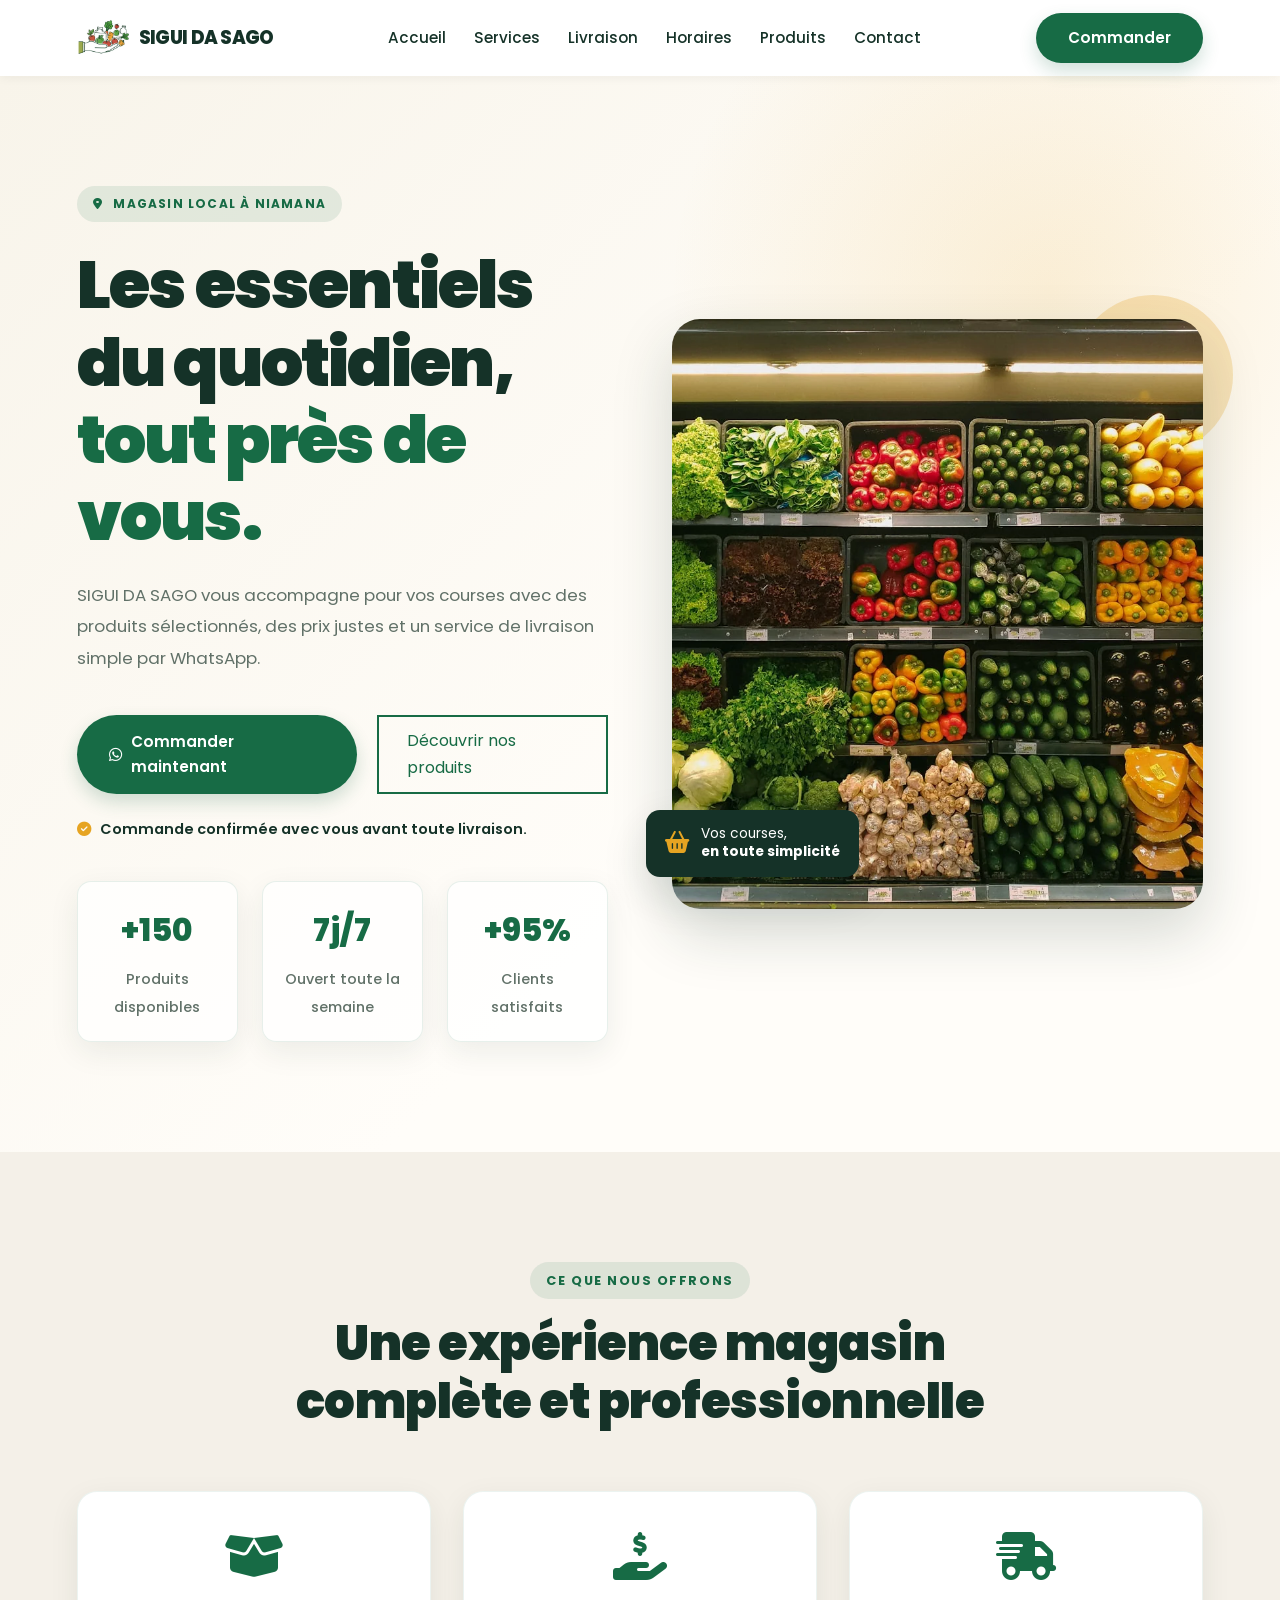
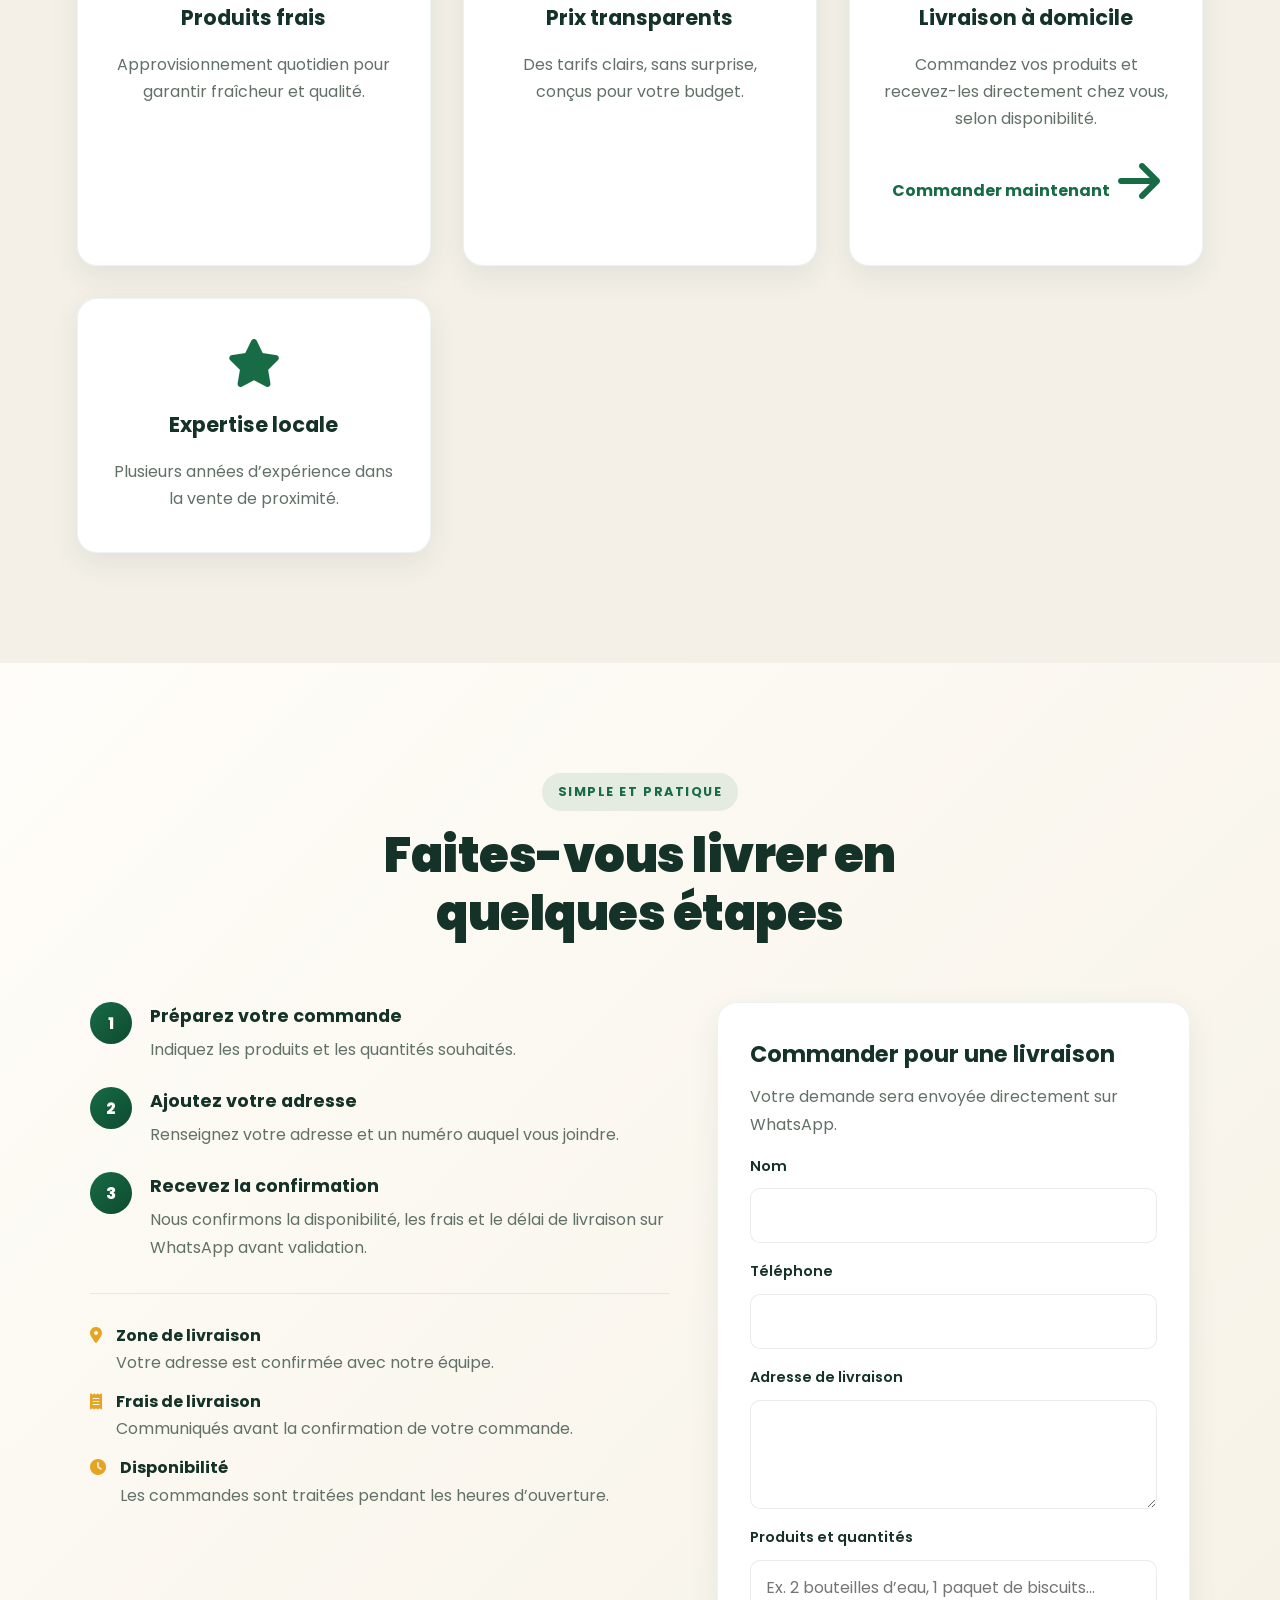
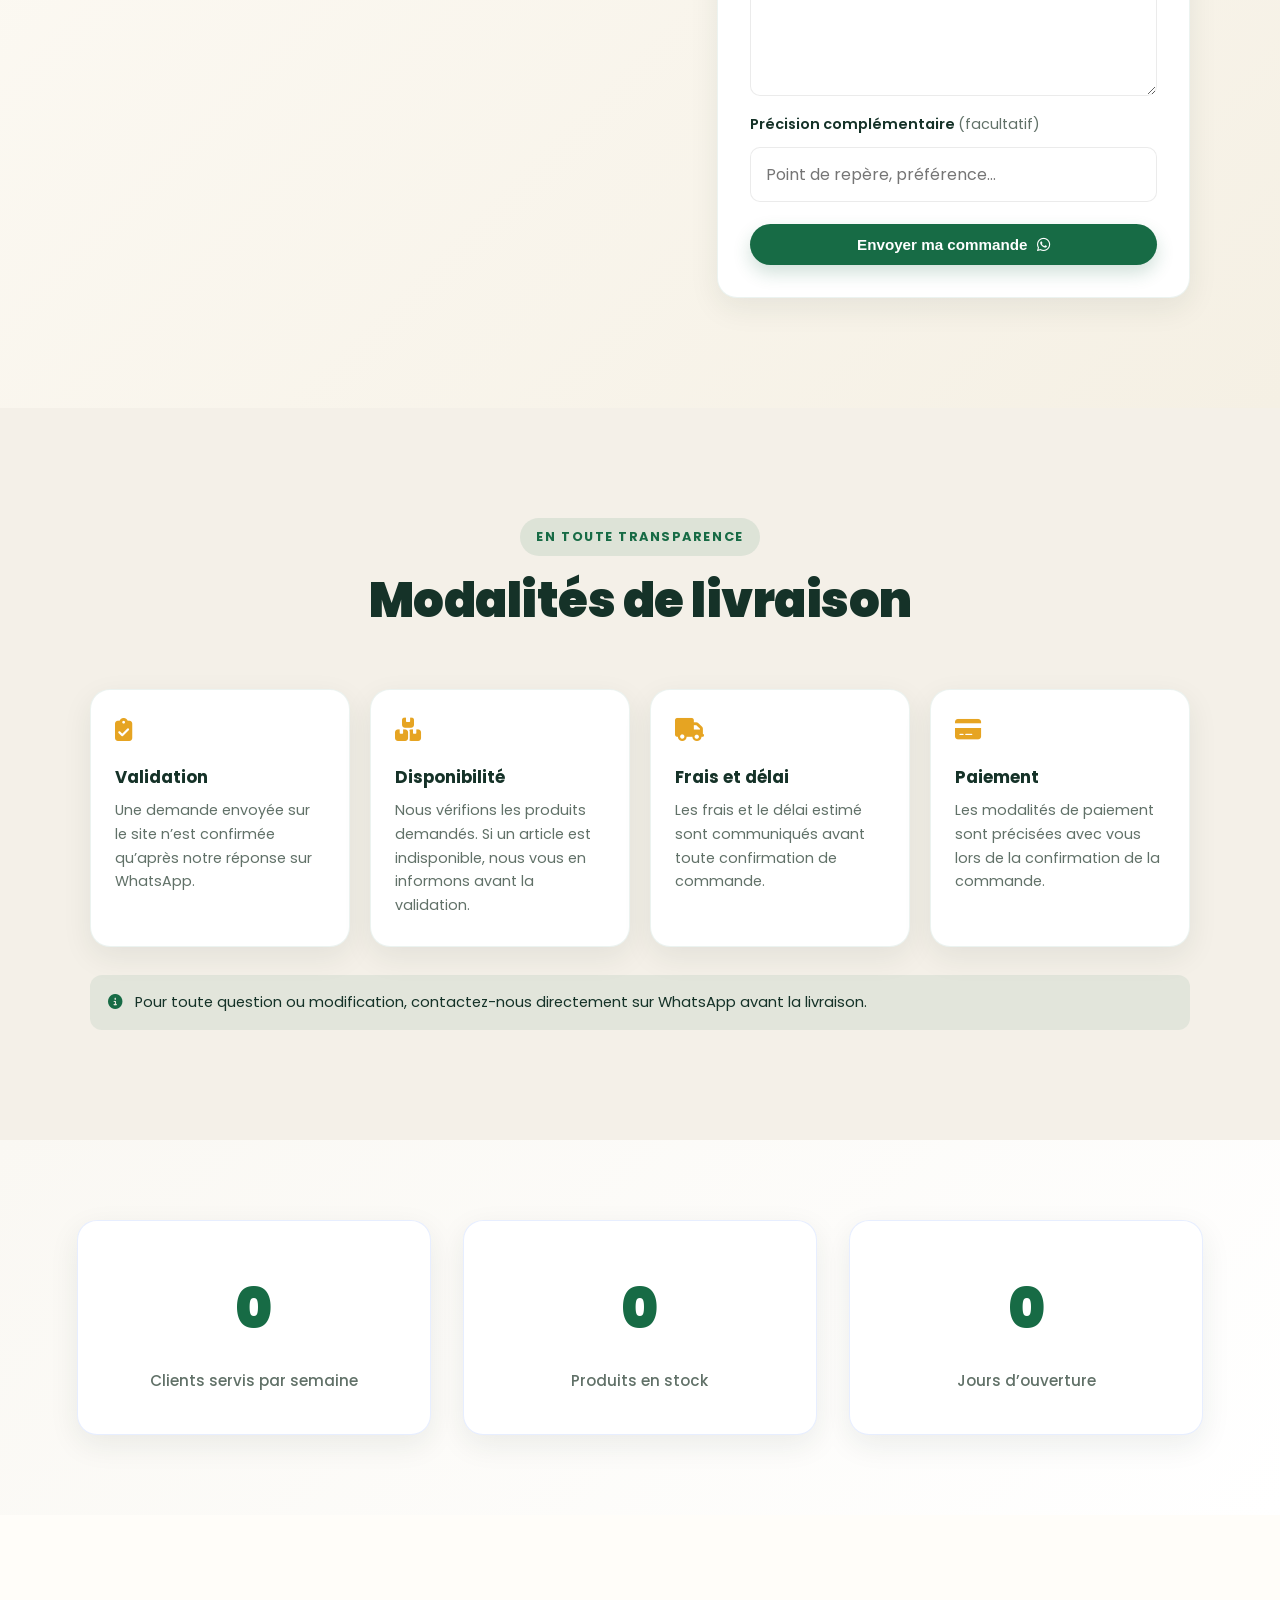
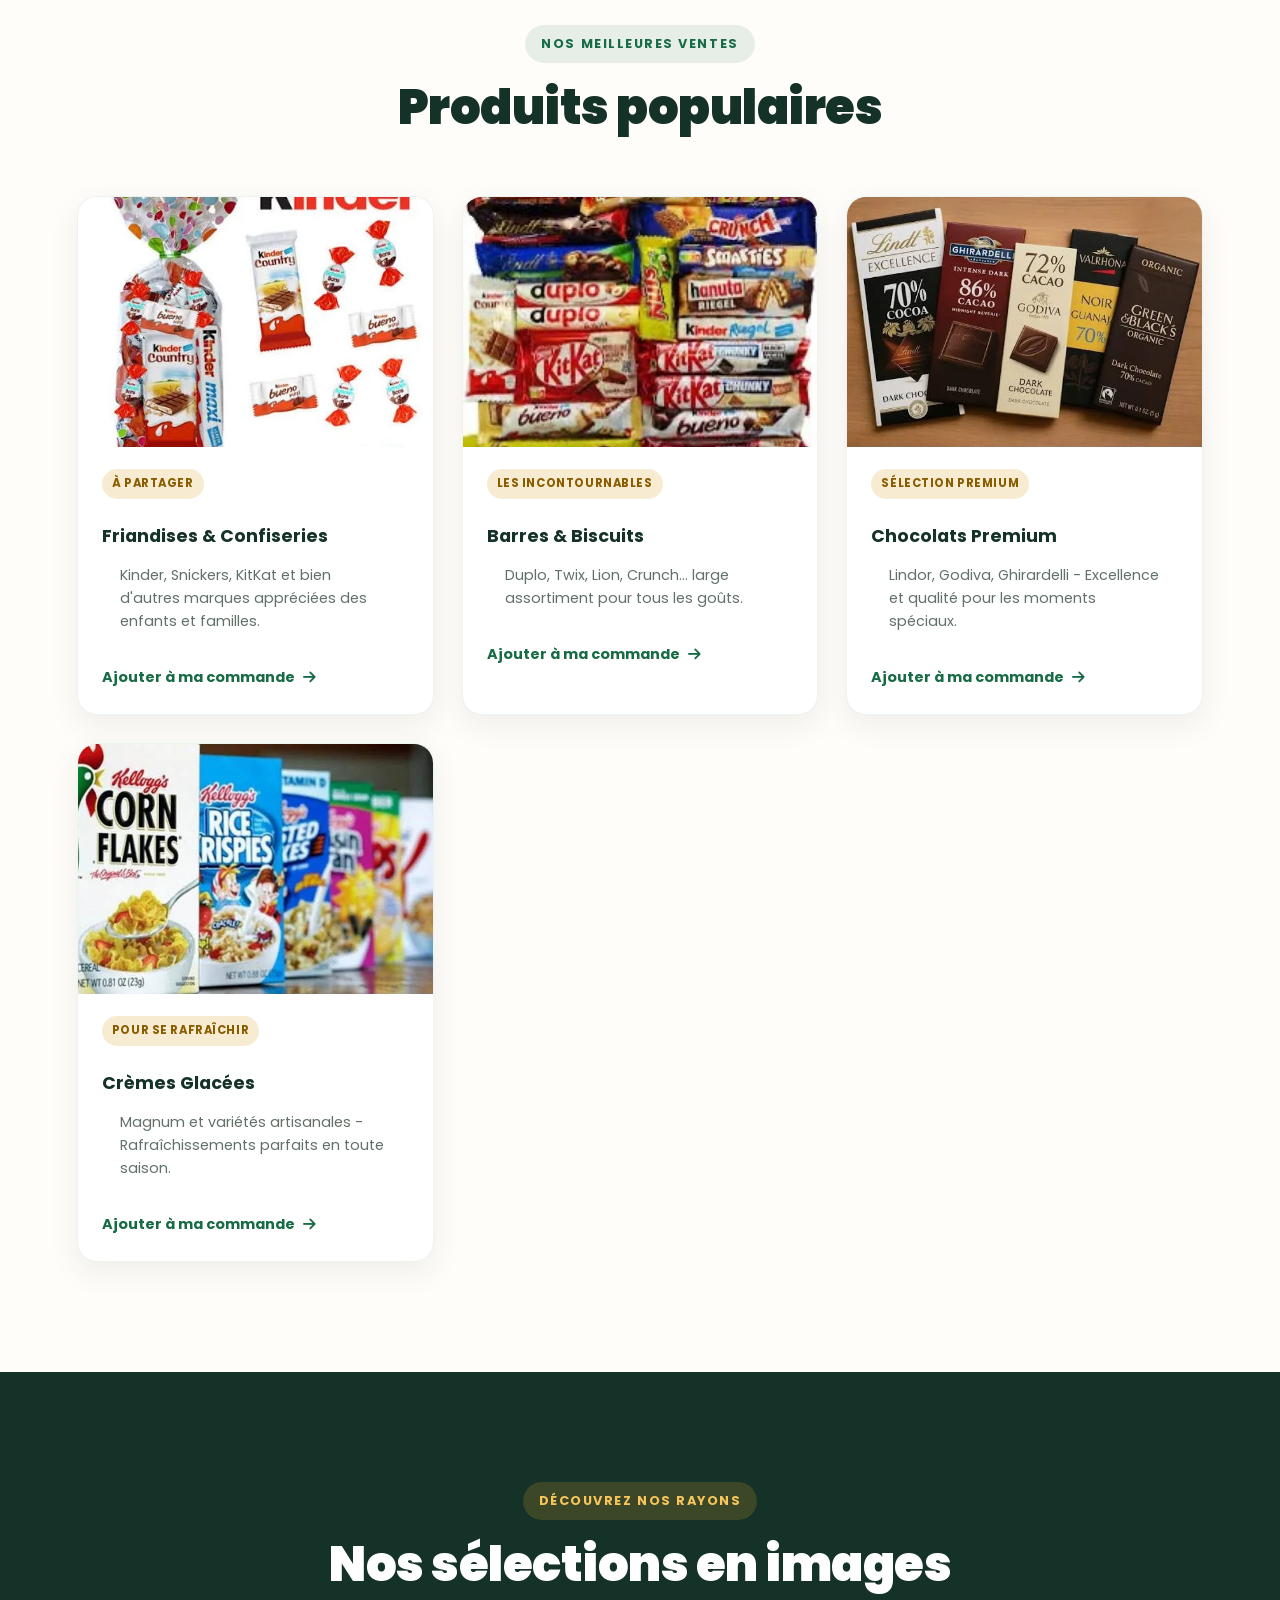
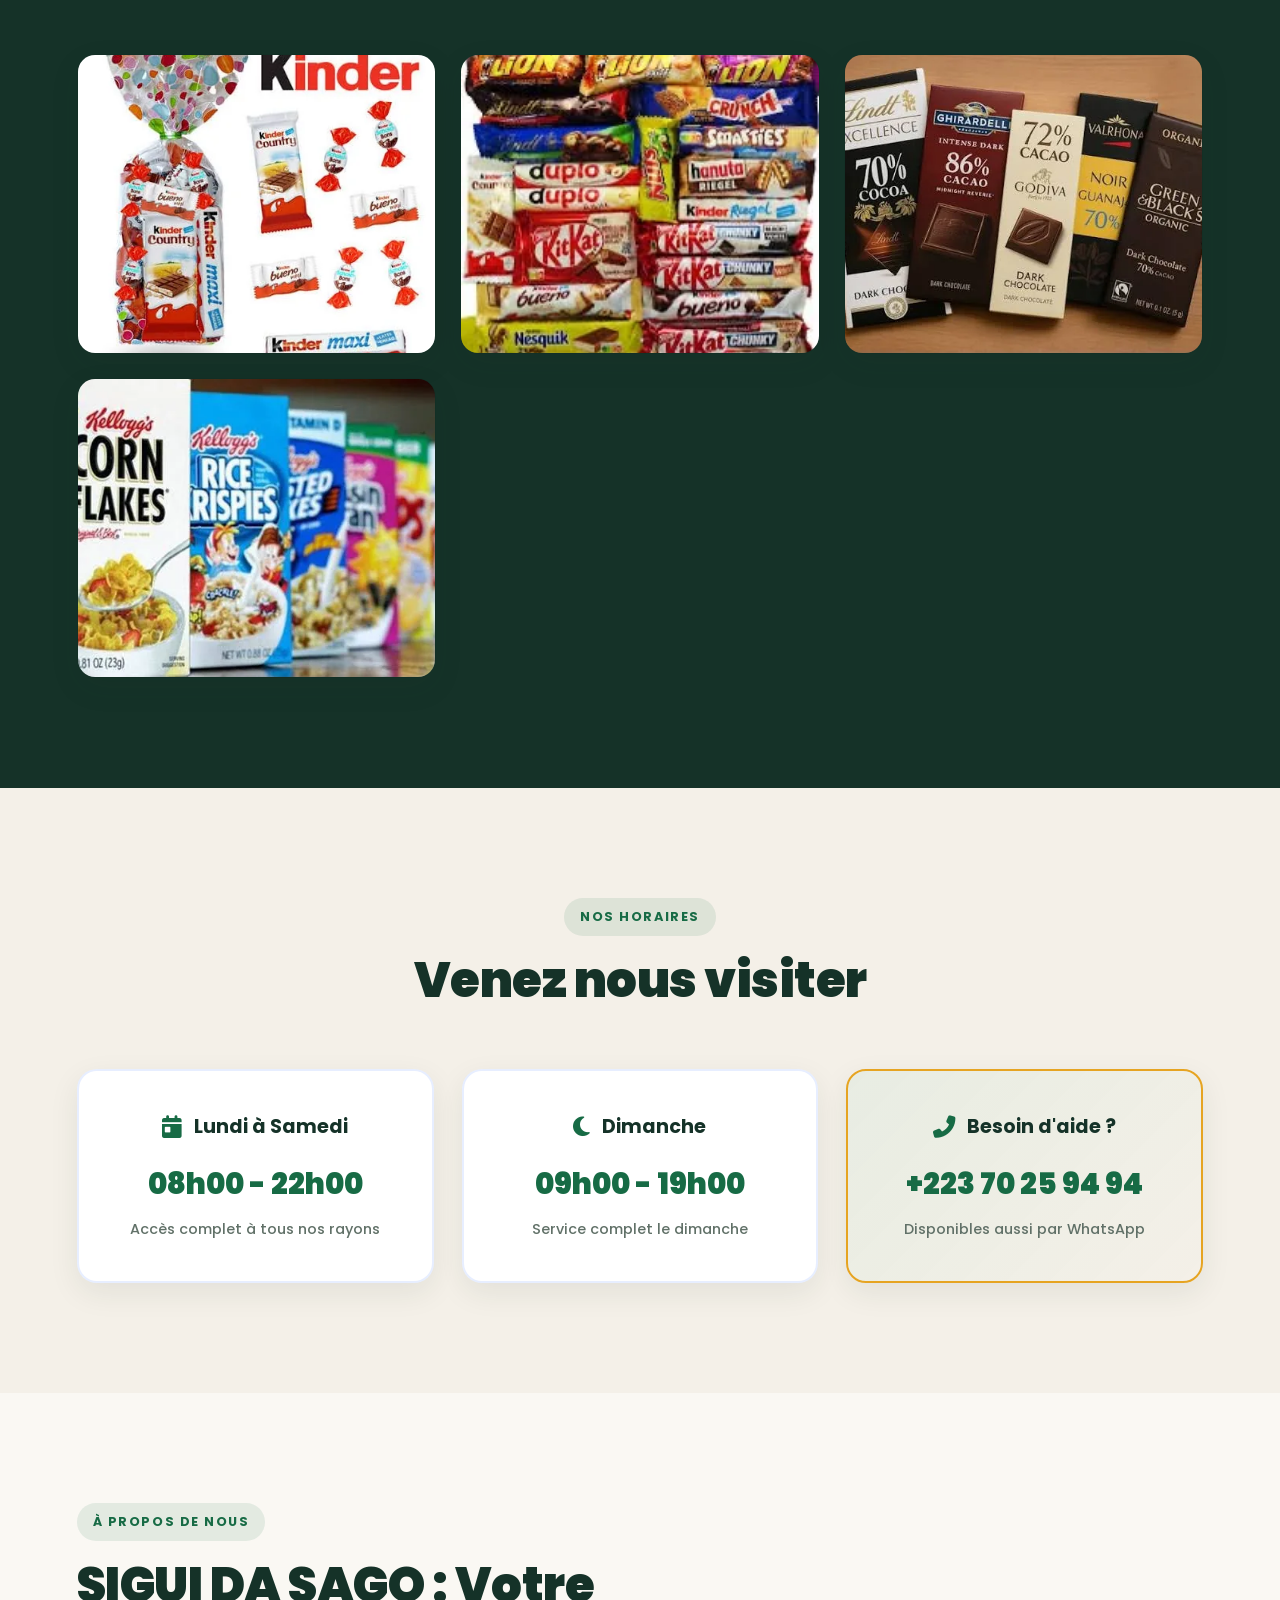
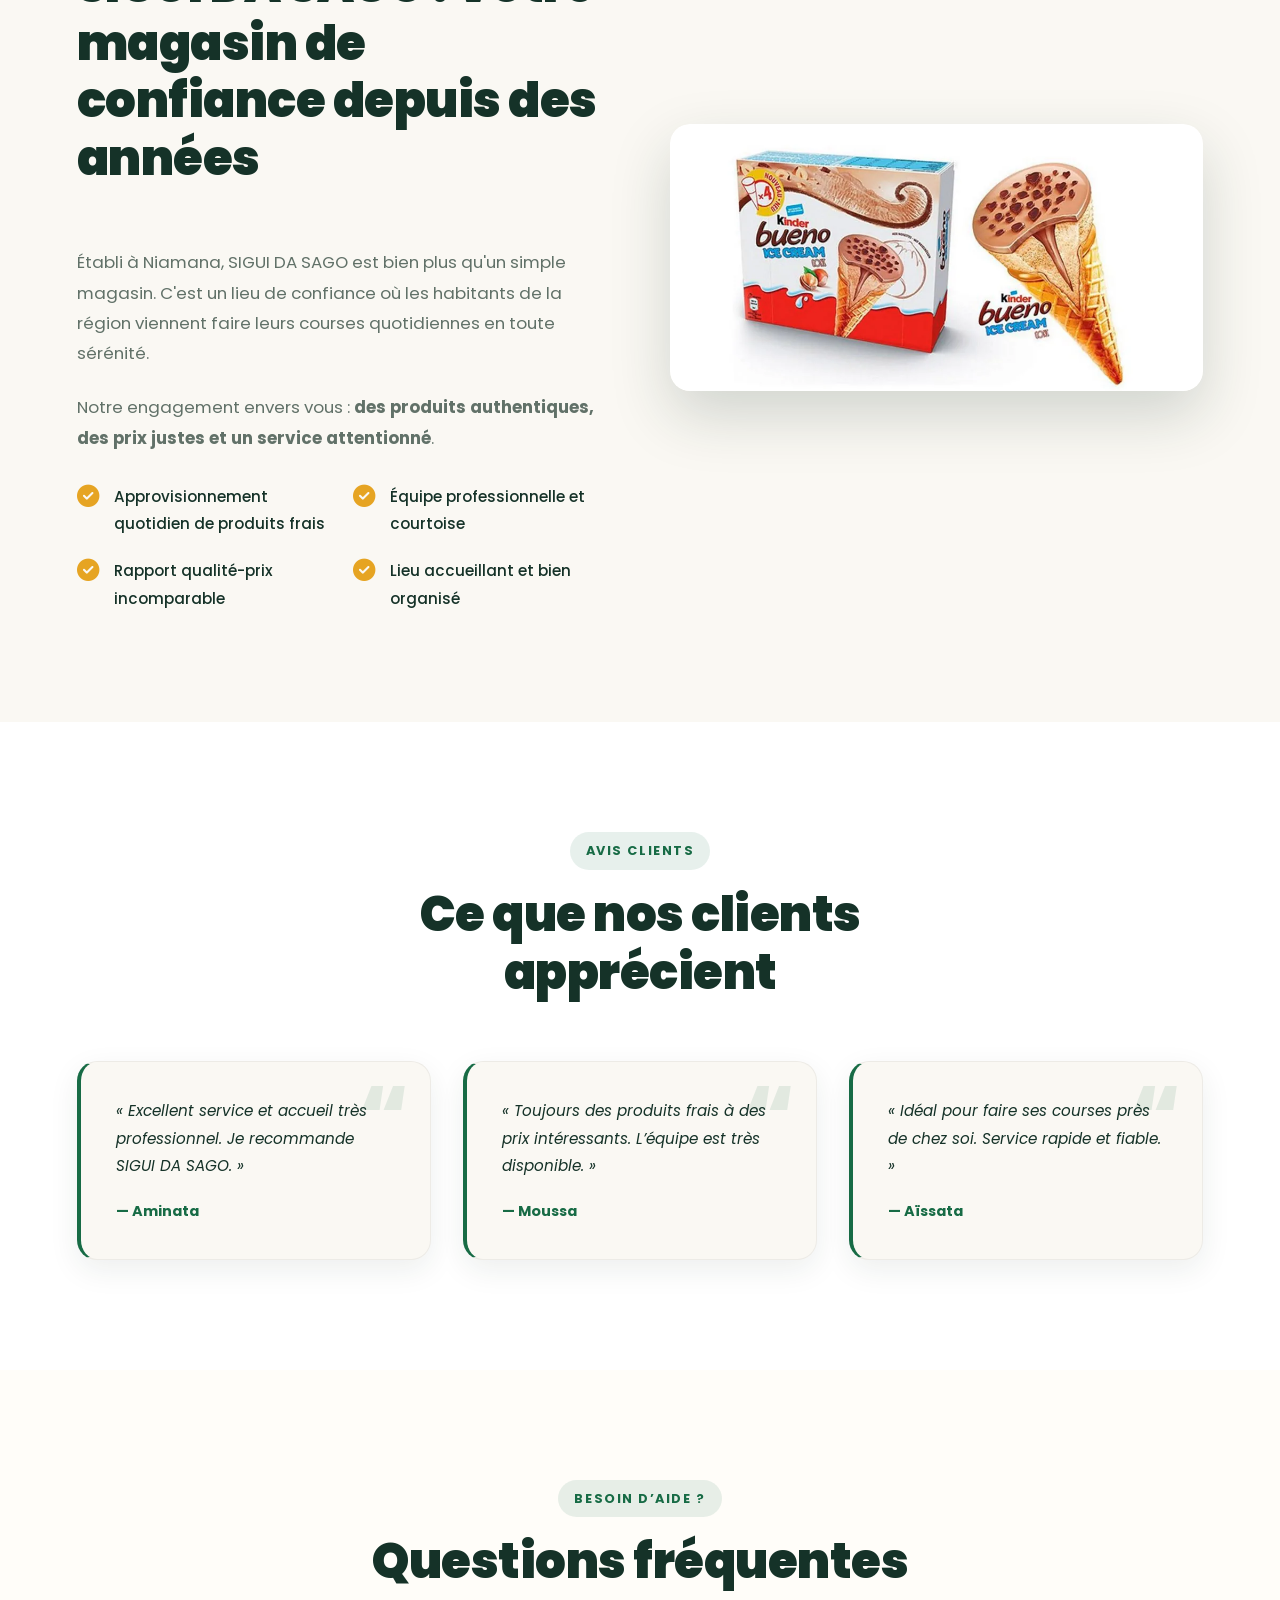
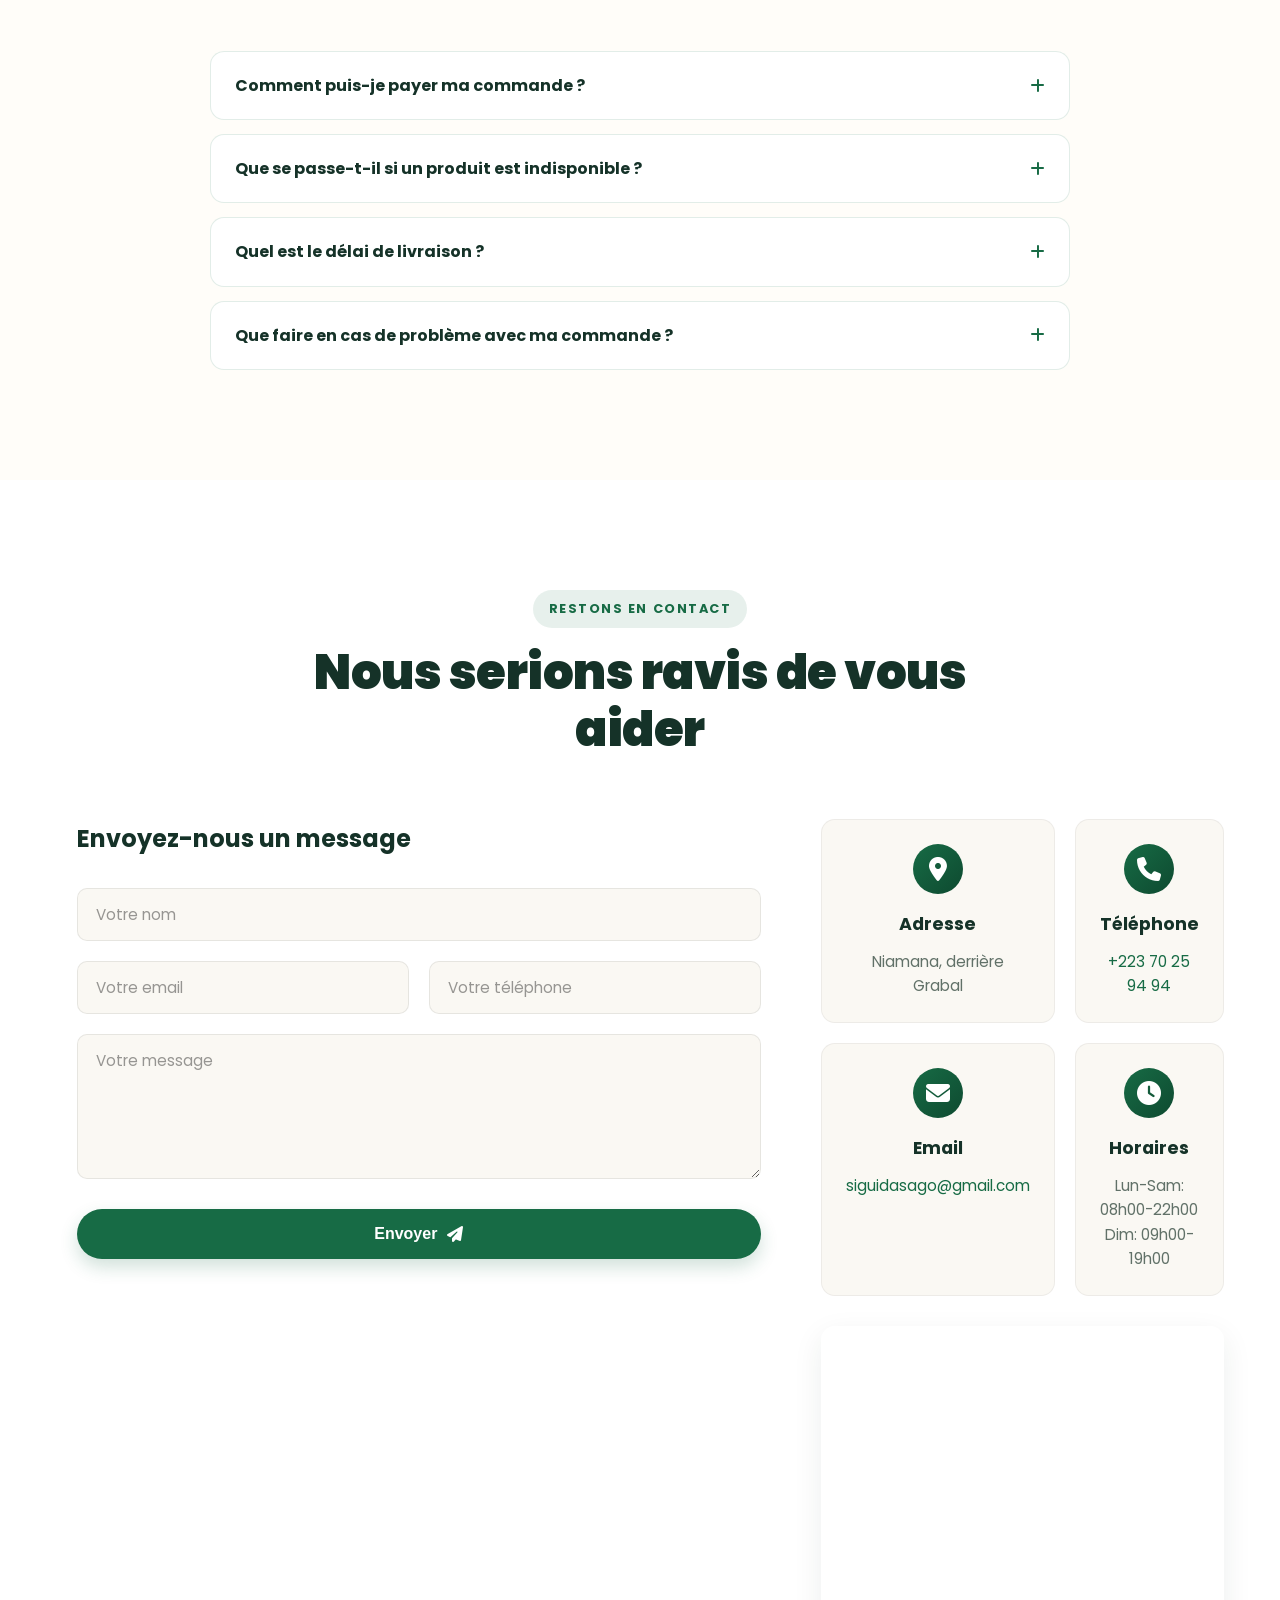
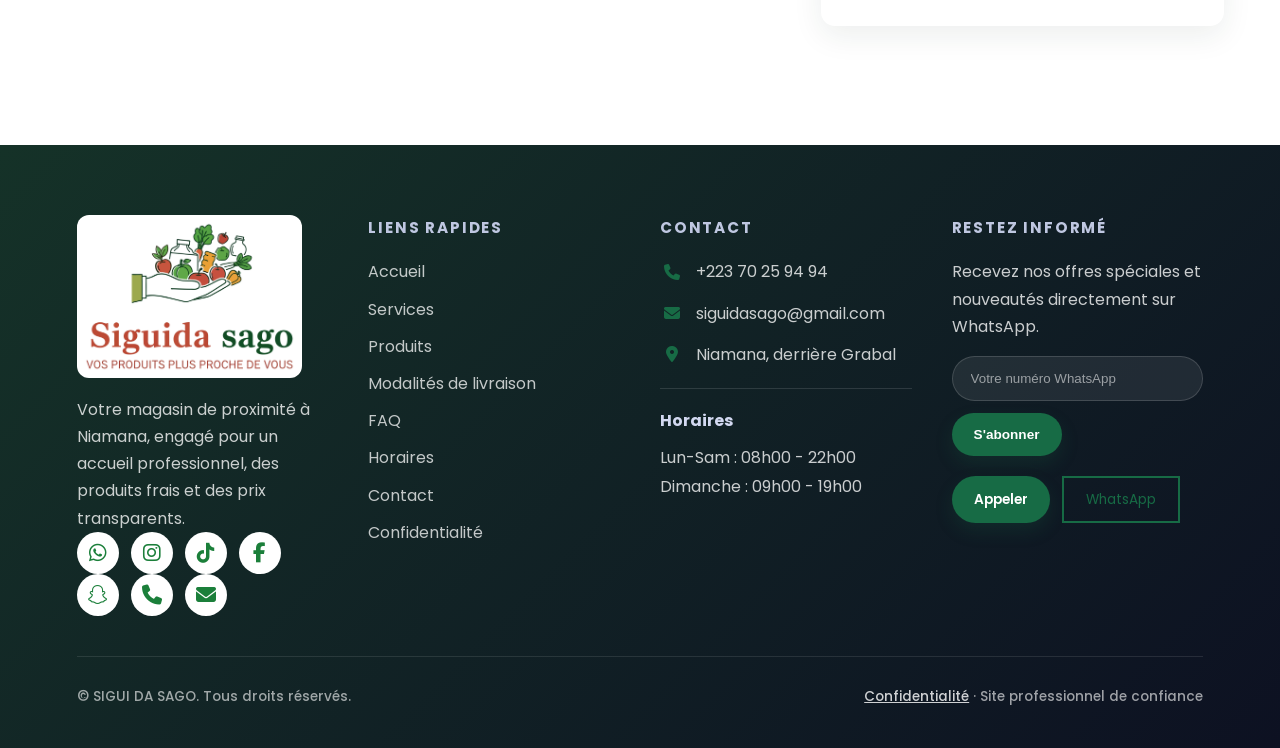
==== index.html @ 778f1453 "Initial commit - Site web SIGUI DA SAGO responsive & optimise SEO" ====
<!DOCTYPE html>
<html lang="fr">
<head>
    <meta charset="UTF-8">
    <meta name="viewport" content="width=device-width, initial-scale=1.0">
    <meta name="description" content="SIGUI DA SAGO - Magasin de proximité à Niamana. Produits locaux, prix compétitifs et service client professionnel.">
    <title>SIGUI DA SAGO | Magasin de proximité professionnel</title>

    <!-- Favicon -->
    <link rel="icon" type="image/webp" href="logo-mark.webp">
    <link rel="shortcut icon" type="image/webp" href="logo-mark.webp">
    <link rel="apple-touch-icon" href="logo-mark.webp">

    <!-- Open Graph / WhatsApp / Facebook -->
    <meta property="og:type" content="website">
    <meta property="og:site_name" content="SIGUI DA SAGO">
    <meta property="og:title" content="SIGUI DA SAGO | Magasin de proximité professionnel à Niamana">
    <meta property="og:description" content="Vos courses au quotidien, tout près de vous à Niamana. Produits sélectionnés, prix transparents et livraison rapide par WhatsApp.">
    <meta property="og:image" content="logo-sigui-da-sago.webp">
    <meta property="og:image:type" content="image/webp">
    <meta property="og:image:alt" content="Logo SIGUI DA SAGO - Magasin de proximité à Niamana">

    <!-- Twitter Card -->
    <meta name="twitter:card" content="summary_large_image">
    <meta name="twitter:title" content="SIGUI DA SAGO | Magasin de proximité à Niamana">
    <meta name="twitter:description" content="Vos courses au quotidien, tout près de vous à Niamana. Produits sélectionnés, prix transparents et livraison rapide par WhatsApp.">
    <meta name="twitter:image" content="logo-sigui-da-sago.webp">

    <link rel="stylesheet" href="site.css">

    <!-- Google Fonts -->
    <link href="https://fonts.googleapis.com/css2?family=Poppins:wght@300;400;500;600;700&display=swap" rel="stylesheet">

    <!-- Font Awesome -->
    <link rel="stylesheet" href="https://cdnjs.cloudflare.com/ajax/libs/font-awesome/6.6.0/css/all.min.css">

    <!-- Schema.org - Données Structurées Google LocalBusiness -->
    <script type="application/ld+json">
    {
      "@context": "https://schema.org",
      "@type": "GroceryStore",
      "name": "SIGUI DA SAGO",
      "image": "hero-market.webp",
      "logo": "logo-sigui-da-sago.webp",
      "description": "Magasin de proximité à Niamana. Produits locaux, prix compétitifs et service client professionnel avec livraison à domicile sur WhatsApp.",
      "telephone": "+22370259494",
      "email": "siguidasago@gmail.com",
      "priceRange": "$",
      "address": {
        "@type": "PostalAddress",
        "streetAddress": "Niamana, derrière Grabal",
        "addressLocality": "Bamako",
        "addressCountry": "ML"
      },
      "geo": {
        "@type": "GeoCoordinates",
        "latitude": 12.6105,
        "longitude": -7.9000
      },
      "openingHoursSpecification": [
        {
          "@type": "OpeningHoursSpecification",
          "dayOfWeek": ["Monday", "Tuesday", "Wednesday", "Thursday", "Friday", "Saturday"],
          "opens": "08:00",
          "closes": "22:00"
        },
        {
          "@type": "OpeningHoursSpecification",
          "dayOfWeek": "Sunday",
          "opens": "09:00",
          "closes": "19:00"
        }
      ],
      "sameAs": [
        "https://wa.me/22370259494",
        "https://www.instagram.com/siguidasago",
        "https://www.tiktok.com/@siguida.sago",
        "https://www.facebook.com/share/1Fdkqa3NNz/?mibextid=wwXIfr",
        "https://snapchat.com/t/otdLLKNi"
      ]
    }
    </script>
</head>
<body>
<header>
    <nav class="navbar">
        <a class="brand" href="#accueil" aria-label="SIGUI DA SAGO - Accueil">
            <img src="logo-mark.webp" alt="">
            <span>SIGUI DA SAGO</span>
        </a>
        <ul class="nav-links">
            <li><a href="#accueil">Accueil</a></li>
            <li><a href="#services">Services</a></li>
            <li><a href="#livraison">Livraison</a></li>
            <li><a href="#horaires">Horaires</a></li>
            <li><a href="#produits">Produits</a></li>
            <li><a href="#contact">Contact</a></li>
        </ul>
        <a href="#livraison" class="btn header-order">Commander</a>
        <div class="menu-btn"><i class="fas fa-bars"></i></div>
    </nav>
</header>

<section id="accueil" class="hero">
    <div class="hero-text">
        <span class="eyebrow"><i class="fas fa-location-dot" aria-hidden="true"></i> Magasin local à Niamana</span>
        <h1>Les essentiels du quotidien, <em>tout près de vous.</em></h1>
        <p>SIGUI DA SAGO vous accompagne pour vos courses avec des produits sélectionnés, des prix justes et un service de livraison simple par WhatsApp.</p>
        <div class="buttons">
            <a href="#livraison" class="btn"><i class="fab fa-whatsapp" aria-hidden="true"></i> Commander maintenant</a>
            <a href="#produits" class="btn-secondary">Découvrir nos produits</a>
        </div>
        <p class="hero-note"><i class="fas fa-circle-check" aria-hidden="true"></i> Commande confirmée avec vous avant toute livraison.</p>
        <div class="hero-stats">
            <div>
                <strong>+150</strong>
                <span>Produits disponibles</span>
            </div>
            <div>
                <strong>7j/7</strong>
                <span>Ouvert toute la semaine</span>
            </div>
            <div>
                <strong>+95%</strong>
                <span>Clients satisfaits</span>
            </div>
        </div>
    </div>
    <div class="hero-image">
        <img src="hero-market.webp" width="1200" height="900" alt="Rayons d'une épicerie moderne et bien approvisionnée">
        <div class="hero-image-label"><i class="fas fa-basket-shopping" aria-hidden="true"></i><span>Vos courses,<br><strong>en toute simplicité</strong></span></div>
    </div>
</section>

<section id="services" class="services">
    <div class="section-head">
        <span>Ce que nous offrons</span>
        <h2>Une expérience magasin complète et professionnelle</h2>
    </div>
    <div class="cards">
        <div class="card">
            <i class="fas fa-box-open"></i>
            <h3>Produits frais</h3>
            <p>Approvisionnement quotidien pour garantir fraîcheur et qualité.</p>
        </div>
        <div class="card">
            <i class="fas fa-hand-holding-dollar"></i>
            <h3>Prix transparents</h3>
            <p>Des tarifs clairs, sans surprise, conçus pour votre budget.</p>
        </div>
        <div class="card">
            <i class="fas fa-shipping-fast"></i>
            <h3>Livraison à domicile</h3>
            <p>Commandez vos produits et recevez-les directement chez vous, selon disponibilité.</p>
            <a class="delivery-link" href="#livraison">
                Commander maintenant <i class="fas fa-arrow-right" aria-hidden="true"></i>
            </a>
        </div>
        <div class="card">
            <i class="fas fa-star"></i>
            <h3>Expertise locale</h3>
            <p>Plusieurs années d’expérience dans la vente de proximité.</p>
        </div>
    </div>
</section>

<section id="livraison" class="delivery">
    <div class="section-head">
        <span>Simple et pratique</span>
        <h2>Faites-vous livrer en quelques étapes</h2>
    </div>
    <div class="delivery-layout">
        <div class="delivery-content">
            <div class="delivery-steps">
                <div class="delivery-step"><span>1</span><div><h3>Préparez votre commande</h3><p>Indiquez les produits et les quantités souhaités.</p></div></div>
                <div class="delivery-step"><span>2</span><div><h3>Ajoutez votre adresse</h3><p>Renseignez votre adresse et un numéro auquel vous joindre.</p></div></div>
                <div class="delivery-step"><span>3</span><div><h3>Recevez la confirmation</h3><p>Nous confirmons la disponibilité, les frais et le délai de livraison sur WhatsApp avant validation.</p></div></div>
            </div>
            <div class="delivery-details">
                <p><i class="fas fa-map-marker-alt" aria-hidden="true"></i><span><strong>Zone de livraison</strong>Votre adresse est confirmée avec notre équipe.</span></p>
                <p><i class="fas fa-receipt" aria-hidden="true"></i><span><strong>Frais de livraison</strong>Communiqués avant la confirmation de votre commande.</span></p>
                <p><i class="fas fa-clock" aria-hidden="true"></i><span><strong>Disponibilité</strong>Les commandes sont traitées pendant les heures d’ouverture.</span></p>
            </div>
        </div>
        <form class="delivery-form" id="deliveryForm">
            <h3>Commander pour une livraison</h3>
            <p>Votre demande sera envoyée directement sur WhatsApp.</p>
            <label for="deliveryName">Nom</label>
            <input id="deliveryName" name="name" type="text" autocomplete="name" required>
            <label for="deliveryPhone">Téléphone</label>
            <input id="deliveryPhone" name="phone" type="tel" autocomplete="tel" required>
            <label for="deliveryAddress">Adresse de livraison</label>
            <textarea id="deliveryAddress" name="address" rows="3" required></textarea>
            <label for="deliveryProducts">Produits et quantités</label>
            <textarea id="deliveryProducts" name="products" rows="4" placeholder="Ex. 2 bouteilles d’eau, 1 paquet de biscuits…" required></textarea>
            <label for="deliveryNote">Précision complémentaire <span>(facultatif)</span></label>
            <input id="deliveryNote" name="note" type="text" placeholder="Point de repère, préférence…">
            <button type="submit" class="btn">Envoyer ma commande <i class="fab fa-whatsapp" aria-hidden="true"></i></button>
        </form>
    </div>
</section>

<section id="modalites" class="terms">
    <div class="section-head">
        <span>En toute transparence</span>
        <h2>Modalités de livraison</h2>
    </div>
    <div class="terms-grid">
        <article class="term-card"><i class="fas fa-clipboard-check" aria-hidden="true"></i><h3>Validation</h3><p>Une demande envoyée sur le site n’est confirmée qu’après notre réponse sur WhatsApp.</p></article>
        <article class="term-card"><i class="fas fa-boxes-stacked" aria-hidden="true"></i><h3>Disponibilité</h3><p>Nous vérifions les produits demandés. Si un article est indisponible, nous vous en informons avant la validation.</p></article>
        <article class="term-card"><i class="fas fa-truck" aria-hidden="true"></i><h3>Frais et délai</h3><p>Les frais et le délai estimé sont communiqués avant toute confirmation de commande.</p></article>
        <article class="term-card"><i class="fas fa-credit-card" aria-hidden="true"></i><h3>Paiement</h3><p>Les modalités de paiement sont précisées avec vous lors de la confirmation de la commande.</p></article>
    </div>
    <p class="terms-note"><i class="fas fa-circle-info" aria-hidden="true"></i> Pour toute question ou modification, contactez-nous directement sur WhatsApp avant la livraison.</p>
</section>

<section class="stats">
    <div class="stat-card">
        <strong class="counter" data-target="250">0</strong>
        <p>Clients servis par semaine</p>
    </div>
    <div class="stat-card">
        <strong class="counter" data-target="120">0</strong>
        <p>Produits en stock</p>
    </div>
    <div class="stat-card">
        <strong class="counter" data-target="7">0</strong>
        <p>Jours d’ouverture</p>
    </div>
</section>

<section id="produits" class="products">
    <div class="section-head">
        <span>Nos meilleures ventes</span>
        <h2>Produits populaires</h2>
    </div>
    <div class="product-grid larger">
        <article class="product">
            <img src="image-produit-1.webp" alt="Friandises & Confiseries Kinder" loading="lazy" decoding="async">
            <span class="product-label">À partager</span>
            <h3>Friandises & Confiseries</h3>
            <p>Kinder, Snickers, KitKat et bien d'autres marques appréciées des enfants et familles.</p>
            <a href="#livraison">Ajouter à ma commande <i class="fas fa-arrow-right" aria-hidden="true"></i></a>
        </article>
        <article class="product">
            <img src="image-produit-2.webp" alt="Barres & Biscuits variés" loading="lazy" decoding="async">
            <span class="product-label">Les incontournables</span>
            <h3>Barres & Biscuits</h3>
            <p>Duplo, Twix, Lion, Crunch... large assortiment pour tous les goûts.</p>
            <a href="#livraison">Ajouter à ma commande <i class="fas fa-arrow-right" aria-hidden="true"></i></a>
        </article>
        <article class="product">
            <img src="image-produit-3.webp" alt="Chocolats Premium Ghirardelli" loading="lazy" decoding="async">
            <span class="product-label">Sélection premium</span>
            <h3>Chocolats Premium</h3>
            <p>Lindor, Godiva, Ghirardelli - Excellence et qualité pour les moments spéciaux.</p>
            <a href="#livraison">Ajouter à ma commande <i class="fas fa-arrow-right" aria-hidden="true"></i></a>
        </article>
        <article class="product">
            <img src="image-produit-4.webp" alt="Crèmes Glacées Magnum" loading="lazy" decoding="async">
            <span class="product-label">Pour se rafraîchir</span>
            <h3>Crèmes Glacées</h3>
            <p>Magnum et variétés artisanales - Rafraîchissements parfaits en toute saison.</p>
            <a href="#livraison">Ajouter à ma commande <i class="fas fa-arrow-right" aria-hidden="true"></i></a>
        </article>
    </div>
</section>

<section class="gallery">
    <div class="section-head">
        <span>Découvrez nos rayons</span>
        <h2>Nos sélections en images</h2>
    </div>
    <div class="gallery-grid">
        <div class="gallery-item"><img src="image-produit-1.webp" alt="Friandises variées" loading="lazy" decoding="async"></div>
        <div class="gallery-item"><img src="image-produit-2.webp" alt="Assortiment de barres" loading="lazy" decoding="async"></div>
        <div class="gallery-item"><img src="image-produit-3.webp" alt="Chocolats premium" loading="lazy" decoding="async"></div>
        <div class="gallery-item"><img src="image-produit-4.webp" alt="Glaces artisanales" loading="lazy" decoding="async"></div>
    </div>
</section>

<section id="horaires" class="hours">
    <div class="section-head">
        <span>Nos horaires</span>
        <h2>Venez nous visiter</h2>
    </div>
    <div class="hours-grid">
        <div class="hour-card">
            <h3><i class="fas fa-calendar-day"></i> Lundi à Samedi</h3>
            <p class="time">08h00 - 22h00</p>
            <p class="desc">Accès complet à tous nos rayons</p>
        </div>
        <div class="hour-card">
            <h3><i class="fas fa-moon"></i> Dimanche</h3>
            <p class="time">09h00 - 19h00</p>
            <p class="desc">Service complet le dimanche</p>
        </div>
        <div class="hour-card special">
            <h3><i class="fas fa-phone-alt"></i> Besoin d'aide ?</h3>
            <p class="time">+223 70 25 94 94</p>
            <p class="desc">Disponibles aussi par WhatsApp</p>
        </div>
    </div>
</section>

<section class="about">
    <div class="about-container">
        <div class="about-content">
            <div class="section-head align-left">
                <span>À propos de nous</span>
                <h2>SIGUI DA SAGO : Votre magasin de confiance depuis des années</h2>
            </div>
            <p>Établi à Niamana, SIGUI DA SAGO est bien plus qu'un simple magasin. C'est un lieu de confiance où les habitants de la région viennent faire leurs courses quotidiennes en toute sérénité.</p>
            <p>Notre engagement envers vous : <strong>des produits authentiques, des prix justes et un service attentionné</strong>.</p>
            <div class="about-features">
                <div class="feature">
                    <i class="fas fa-check-circle"></i>
                    <p>Approvisionnement quotidien de produits frais</p>
                </div>
                <div class="feature">
                    <i class="fas fa-check-circle"></i>
                    <p>Équipe professionnelle et courtoise</p>
                </div>
                <div class="feature">
                    <i class="fas fa-check-circle"></i>
                    <p>Rapport qualité-prix incomparable</p>
                </div>
                <div class="feature">
                    <i class="fas fa-check-circle"></i>
                    <p>Lieu accueillant et bien organisé</p>
                </div>
            </div>
        </div>
        <div class="about-image">
            <div class="image-box">
                <img src="la.webp" alt="Équipe SIGUI DA SAGO" loading="lazy" decoding="async">
            </div>
        </div>
    </div>
</section>

<section class="testimonials">
    <div class="section-head">
        <span>Avis clients</span>
        <h2>Ce que nos clients apprécient</h2>
    </div>
    <div class="testimonial-grid">
        <div class="testimonial-card">
            <p>« Excellent service et accueil très professionnel. Je recommande SIGUI DA SAGO. »</p>
            <span>— Aminata</span>
        </div>
        <div class="testimonial-card">
            <p>« Toujours des produits frais à des prix intéressants. L’équipe est très disponible. »</p>
            <span>— Moussa</span>
        </div>
        <div class="testimonial-card">
            <p>« Idéal pour faire ses courses près de chez soi. Service rapide et fiable. »</p>
            <span>— Aïssata</span>
        </div>
    </div>
</section>

<section id="faq" class="faq">
    <div class="section-head">
        <span>Besoin d’aide ?</span>
        <h2>Questions fréquentes</h2>
    </div>
    <div class="faq-list">
        <details>
            <summary>Comment puis-je payer ma commande ? <i class="fas fa-plus" aria-hidden="true"></i></summary>
            <p>Le moyen de paiement est confirmé avec vous sur WhatsApp avant la validation de la commande.</p>
        </details>
        <details>
            <summary>Que se passe-t-il si un produit est indisponible ? <i class="fas fa-plus" aria-hidden="true"></i></summary>
            <p>Nous vous prévenons avant de confirmer la commande. Vous pouvez alors modifier votre sélection ou retirer le produit concerné.</p>
        </details>
        <details>
            <summary>Quel est le délai de livraison ? <i class="fas fa-plus" aria-hidden="true"></i></summary>
            <p>Le délai dépend de la disponibilité des produits et de l’adresse. Il vous est communiqué sur WhatsApp avant votre accord.</p>
        </details>
        <details>
            <summary>Que faire en cas de problème avec ma commande ? <i class="fas fa-plus" aria-hidden="true"></i></summary>
            <p>Contactez-nous dès que possible sur WhatsApp ou par téléphone avec les informations de votre commande afin que nous puissions vous aider.</p>
        </details>
    </div>
</section>

<section id="contact" class="contact">
    <div class="section-head">
        <span>Restons en contact</span>
        <h2>Nous serions ravis de vous aider</h2>
    </div>
    <div class="contact-wrapper">
        <div class="contact-form-section">
            <h3>Envoyez-nous un message</h3>
            <form class="contact-form" id="contactForm">
                <div class="form-group">
                    <input name="name" type="text" placeholder="Votre nom" autocomplete="name" required aria-label="Votre nom">
                </div>
                <div class="form-row">
                    <input name="email" type="email" placeholder="Votre email" autocomplete="email" required aria-label="Votre email">
                    <input name="phone" type="tel" placeholder="Votre téléphone" autocomplete="tel" aria-label="Votre téléphone">
                </div>
                <div class="form-group">
                    <textarea name="message" placeholder="Votre message" rows="5" required aria-label="Votre message"></textarea>
                </div>
                <button type="submit" class="btn">Envoyer <i class="fas fa-paper-plane"></i></button>
            </form>
        </div>
        <div class="contact-info-section">
            <div class="info-card">
                <div class="info-icon">
                    <i class="fas fa-map-marker-alt"></i>
                </div>
                <h4>Adresse</h4>
                <p>Niamana, derrière Grabal</p>
            </div>
            <div class="info-card">
                <div class="info-icon">
                    <i class="fas fa-phone"></i>
                </div>
                <h4>Téléphone</h4>
                <p><a href="tel:+22370259494">+223 70 25 94 94</a></p>
            </div>
            <div class="info-card">
                <div class="info-icon">
                    <i class="fas fa-envelope"></i>
                </div>
                <h4>Email</h4>
                <p><a href="mailto:siguidasago@gmail.com">siguidasago@gmail.com</a></p>
            </div>
            <div class="info-card">
                <div class="info-icon">
                    <i class="fas fa-clock"></i>
                </div>
                <h4>Horaires</h4>
                <p>Lun-Sam: 08h00-22h00<br>Dim: 09h00-19h00</p>
            </div>
            <div class="map-container">
                <iframe src="https://maps.google.com/maps?q=Niamana%20Mali&t=&z=13&ie=UTF8&iwloc=&output=embed" allowfullscreen loading="lazy"></iframe>
            </div>
        </div>
    </div>
</section>
<footer>
    <div class="footer-wrapper">

        <div class="footer-section footer-brand">
            <a class="footer-logo" href="#accueil">
                <img src="logo-sigui-da-sago.webp" alt="Logo SIGUI DA SAGO - Vos produits plus proche de vous">
            </a>

            <p>
                Votre magasin de proximité à Niamana, engagé pour un accueil professionnel,
                des produits frais et des prix transparents.
            </p>

            <!-- Réseaux sociaux -->
            <div class="social-links">

                <!-- WhatsApp -->
                <a href="https://wa.me/22370259494" 
                   title="WhatsApp" 
                   target="_blank">
                    <i class="fab fa-whatsapp"></i>
                </a>

                <!-- Instagram -->
                <a href="https://www.instagram.com/siguidasago?utm_source=qr" 
                   title="Instagram" 
                   target="_blank">
                    <i class="fab fa-instagram"></i>
                </a>

                <!-- TikTok -->
                <a href="https://www.tiktok.com/@siguida.sago?_r=1&_t=ZN-98DOc3vfX4o" 
                   title="TikTok" 
                   target="_blank">
                    <i class="fab fa-tiktok"></i>
                </a>

                <!-- Facebook -->
                <a href="https://www.facebook.com/share/1Fdkqa3NNz/?mibextid=wwXIfr" 
                   title="Facebook" 
                   target="_blank">
                    <i class="fab fa-facebook-f"></i>
                </a>

                <!-- Snapchat -->
                <a href="https://snapchat.com/t/otdLLKNi" 
                   title="Snapchat" 
                   target="_blank">
                    <i class="fab fa-snapchat"></i>
                </a>

                <!-- Téléphone -->
                <a href="tel:+22370259494" 
                   title="Appeler">
                    <i class="fas fa-phone"></i>
                </a>

                <!-- Email -->
                <a href="mailto:siguidasago@gmail.com" 
                   title="Email">
                    <i class="fas fa-envelope"></i>
                </a>

            </div>
        </div>


        <div class="footer-section footer-links">
            <h4>Liens rapides</h4>

            <ul>
                <li><a href="#accueil">Accueil</a></li>
                <li><a href="#services">Services</a></li>
                <li><a href="#produits">Produits</a></li>
                <li><a href="#modalites">Modalités de livraison</a></li>
                <li><a href="#faq">FAQ</a></li>
                <li><a href="#horaires">Horaires</a></li>
                <li><a href="#contact">Contact</a></li>
                <li><a href="confidentialite.html">Confidentialité</a></li>
            </ul>
        </div>


        <div class="footer-section footer-contact">
            <h4>Contact</h4>

            <p>
                <i class="fas fa-phone"></i>
                +223 70 25 94 94
            </p>

            <p>
                <i class="fas fa-envelope"></i>
                siguidasago@gmail.com
            </p>

            <p>
                <i class="fas fa-map-marker-alt"></i>
                Niamana, derrière Grabal
            </p>

            <div class="footer-hours">
                <span>Horaires</span>

                <p>Lun-Sam : 08h00 - 22h00</p>
                <p>Dimanche : 09h00 - 19h00</p>
            </div>
        </div>


        <div class="footer-section footer-newsletter">

            <h4>Restez informé</h4>

            <p>Recevez nos offres spéciales et nouveautés directement sur WhatsApp.</p>

            <form class="newsletter-form" id="newsletterForm">

                <input name="phone" type="tel" placeholder="Votre numéro WhatsApp" autocomplete="tel" required aria-label="Votre numéro WhatsApp">

                <button type="submit" class="btn btn-small">
                    S'abonner
                </button>

            </form>


            <div class="footer-actions">

                <a href="tel:+22370259494" class="btn btn-small">
                    Appeler
                </a>

                <a href="https://wa.me/22370259494" 
                   class="btn-secondary btn-small"
                   target="_blank">
                    WhatsApp
                </a>

            </div>

        </div>

    </div>


    <div class="footer-bottom">

        <p class="footer-copy">
            © <span id="year"></span> SIGUI DA SAGO. Tous droits réservés.
        </p>

        <p class="footer-credit">
            <a href="confidentialite.html">Confidentialité</a> · Site professionnel de confiance
        </p>

    </div>

</footer>
---- site.css ----
/* ===============================
   VARIABLES PROFESSIONNELLES
================================= */
:root{
    --primary:#165DFF;
    --primary-dark:#0F46C5;
    --secondary:#F5F7FA;
    --accent:#10b981;
    --white:#ffffff;
    --dark:#1a1a1a;
    --gray:#666666;
    --light-gray:#f8f9fb;
    --shadow:0 4px 20px rgba(0,0,0,.08);
    --shadow-lg:0 12px 40px rgba(0,0,0,.12);
    --shadow-large:0 20px 60px rgba(0,0,0,.15);
    --radius:16px;
    --transition:.35s cubic-bezier(.4, 0, .2, 1);
    --max-width:1280px;
}

/* ===============================
   RESET
================================= */
*{
    margin:0;
    padding:0;
    box-sizing:border-box;
}

html{
    scroll-behavior:smooth;
}

body{
    font-family:'Poppins',sans-serif;
    background:#ffffff;
    color:var(--dark);
    line-height:1.7;
    overflow-x:hidden;
}

img{
    max-width:100%;
    display:block;
    height:auto;
}

a{
    text-decoration:none;
}

ul{
    list-style:none;
}

section{
    padding:100px 6%;
}

/* ===============================
   ANIMATIONS
================================= */
@keyframes fadeInUp{
    from{
        opacity:0;
        transform:translateY(30px);
    }
    to{
        opacity:1;
        transform:translateY(0);
    }
}

@keyframes fadeInDown{
    from{
        opacity:0;
        transform:translateY(-30px);
    }
    to{
        opacity:1;
        transform:translateY(0);
    }
}

@keyframes fadeInLeft{
    from{
        opacity:0;
        transform:translateX(-30px);
    }
    to{
        opacity:1;
        transform:translateX(0);
    }
}

@keyframes fadeInRight{
    from{
        opacity:0;
        transform:translateX(30px);
    }
    to{
        opacity:1;
        transform:translateX(0);
    }
}

@keyframes slideDown{
    from{
        opacity:0;
        transform:scaleY(0);
    }
    to{
        opacity:1;
        transform:scaleY(1);
    }
}

/* ===============================
   HEADER & NAVBAR
================================= */
header{
    position:fixed;
    width:100%;
    top:0;
    left:0;
    z-index:999;
    background:rgba(255,255,255,.98);
    backdrop-filter:blur(10px);
    box-shadow:0 2px 10px rgba(0,0,0,.05);
    transition:.3s ease;
}

header.sticky{
    box-shadow:0 8px 25px rgba(0,0,0,.1);
    padding:8px 0;
}

.navbar{
    max-width:var(--max-width);
    margin:0 auto;
    display:flex;
    justify-content:space-between;
    align-items:center;
    height:80px;
    padding:0 6%;
    animation:fadeInDown .6s ease;
}

.logo{
    font-size:1.6rem;
    font-weight:800;
    color:var(--primary);
    letter-spacing:-.8px;
    transition:.3s ease;
}

.logo:hover{
    transform:scale(1.05);
}

.brand{
    display:inline-flex;
    align-items:center;
    gap:10px;
    color:var(--dark);
    font-size:1.15rem;
    font-weight:800;
    letter-spacing:-.7px;
    line-height:1;
}

.brand img{
    width:52px;
    height:42px;
    object-fit:contain;
}

.nav-links{
    display:flex;
    gap:40px;
}

.nav-links a{
    color:var(--dark);
    font-weight:500;
    font-size:.95rem;
    transition:var(--transition);
    position:relative;
}

.nav-links a::after{
    content:'';
    position:absolute;
    bottom:-6px;
    left:0;
    width:0;
    height:2.5px;
    background:linear-gradient(90deg, var(--primary), var(--accent));
    border-radius:2px;
    transition:.4s cubic-bezier(.4, 0, .2, 1);
}

.nav-links a:hover{
    color:var(--primary);
}

.nav-links a:hover::after{
    width:100%;
}

.btn{
    background:linear-gradient(135deg, var(--primary), var(--primary-dark));
    color:white;
    padding:12px 32px;
    border-radius:50px;
    transition:var(--transition);
    display:inline-flex;
    align-items:center;
    border:none;
    cursor:pointer;
    font-weight:600;
    font-size:.95rem;
    box-shadow:0 4px 15px rgba(22,93,255,.25);
    position:relative;
    overflow:hidden;
}

.btn::before{
    content:'';
    position:absolute;
    top:0;
    left:-100%;
    width:100%;
    height:100%;
    background:rgba(255,255,255,.15);
    transition:.4s ease;
}

.btn:hover{
    transform:translateY(-2px);
    box-shadow:0 8px 25px rgba(22,93,255,.35);
}

.btn:hover::before{
    left:100%;
}

.btn-secondary{
    background:transparent;
    color:var(--primary);
    border:2px solid var(--primary);
    padding:10px 28px;
}

.btn-secondary:hover{
    background:var(--primary);
    color:white;
    transform:translateY(-2px);
}

.btn-small{
    padding:10px 22px;
    font-size:.85rem;
}

.menu-btn{
    display:none;
    font-size:28px;
    cursor:pointer;
    color:var(--dark);
}

/* ===============================
   HERO
================================= */
.hero{
    margin-top:80px;
    min-height:calc(100vh - 80px);
    display:grid;
    grid-template-columns:1fr 1fr;
    align-items:center;
    gap:80px;
    background:linear-gradient(135deg, rgba(22,93,255,.03) 0%, rgba(16,185,129,.02) 100%);
}

.hero-text{
    animation:fadeInLeft .8s ease .2s both;
}

.eyebrow{
    display:inline-block;
    background:rgba(22,93,255,.1);
    color:var(--primary);
    padding:8px 16px;
    border-radius:50px;
    font-size:.75rem;
    font-weight:700;
    letter-spacing:.1em;
    text-transform:uppercase;
    margin-bottom:24px;
    animation:fadeInUp .8s ease both;
}

.hero h1{
    font-size:4rem;
    line-height:1.15;
    margin-bottom:24px;
    font-weight:900;
    letter-spacing:-.8px;
    animation:fadeInUp .8s ease .1s both;
}

.hero h1 strong{
    color:var(--primary);
}

.hero p{
    color:var(--gray);
    font-size:1.1rem;
    margin-bottom:40px;
    line-height:1.9;
    animation:fadeInUp .8s ease .15s both;
}

.buttons{
    display:flex;
    gap:20px;
    margin-bottom:50px;
    animation:fadeInUp .8s ease .25s both;
}

.hero-stats{
    display:grid;
    grid-template-columns:repeat(3, 1fr);
    gap:24px;
    animation:fadeInUp .8s ease .3s both;
}

.hero-stats div{
    background:white;
    padding:28px 24px;
    border-radius:16px;
    box-shadow:var(--shadow);
    border:1px solid rgba(22,93,255,.1);
    transition:var(--transition);
    text-align:center;
}

.hero-stats div:hover{
    transform:translateY(-8px);
    box-shadow:var(--shadow-lg);
    border-color:var(--primary);
}

.hero-stats strong{
    display:block;
    font-size:2.4rem;
    color:var(--primary);
    margin-bottom:8px;
    font-weight:800;
}

.hero-stats span{
    color:var(--gray);
    font-size:.9rem;
    font-weight:500;
}

.hero-image{
    animation:fadeInRight .8s ease .3s both;
    position:relative;
}

.hero-image img{
    border-radius:20px;
    box-shadow:var(--shadow-large);
    width:100%;
    height:auto;
    transition:var(--transition);
}

.hero-image:hover img{
    transform:scale(1.02);
}

/* ===============================
   SERVICES
================================= */
.services{
    background:var(--light-gray);
}

.section-head{
    max-width:700px;
    margin:0 auto 60px;
    text-align:center;
    animation:fadeInUp .8s ease;
}

.section-head span{
    display:inline-block;
    background:rgba(22,93,255,.1);
    color:var(--primary);
    padding:8px 16px;
    border-radius:50px;
    font-size:.8rem;
    font-weight:700;
    letter-spacing:.12em;
    text-transform:uppercase;
    margin-bottom:16px;
}

.section-head h2{
    font-size:3rem;
    line-height:1.2;
    font-weight:900;
    letter-spacing:-.5px;
    margin:0;
}

.section-head.align-left{
    text-align:left;
}

.section-head.align-left span,
.section-head.align-left h2{
    text-align:left;
}

.cards{
    display:grid;
    grid-template-columns:repeat(auto-fit, minmax(270px, 1fr));
    gap:32px;
    animation:fadeInUp .8s ease;
}

.card{
    background:white;
    padding:40px 32px;
    border-radius:var(--radius);
    text-align:center;
    box-shadow:var(--shadow);
    border:1px solid rgba(0,0,0,.05);
    transition:var(--transition);
    position:relative;
    overflow:hidden;
}

.card::before{
    content:'';
    position:absolute;
    top:0;
    left:0;
    right:0;
    height:3px;
    background:linear-gradient(90deg, var(--primary), var(--accent));
    transform:scaleX(0);
    transform-origin:left;
    transition:.4s cubic-bezier(.4, 0, .2, 1);
}

.card:hover{
    transform:translateY(-12px);
    box-shadow:var(--shadow-lg);
}

.card:hover::before{
    transform:scaleX(1);
}

.card i{
    font-size:3rem;
    color:var(--primary);
    margin-bottom:20px;
    transition:var(--transition);
    display:inline-block;
}

.card:hover i{
    transform:scale(1.15) rotate(-5deg);
}

.card h3{
    font-size:1.3rem;
    margin-bottom:16px;
    font-weight:700;
}

.card p{
    color:var(--gray);
    line-height:1.7;
}

.delivery-link{
    display:inline-flex;
    align-items:center;
    gap:8px;
    margin-top:24px;
    color:var(--primary);
    font-weight:700;
    text-decoration:none;
    transition:var(--transition);
}

.delivery-link:hover{
    color:var(--accent);
    transform:translateX(4px);
}

/* ===============================
   LIVRAISON
================================= */
.delivery{
    background:white;
}

.delivery-layout{
    max-width:1100px;
    margin:0 auto;
    display:grid;
    grid-template-columns:1.1fr .9fr;
    gap:48px;
    align-items:start;
}

.delivery-steps{
    display:grid;
    gap:24px;
}

.delivery-step{
    display:flex;
    gap:18px;
    align-items:flex-start;
}

.delivery-step > span{
    width:42px;
    height:42px;
    flex:none;
    display:grid;
    place-items:center;
    border-radius:50%;
    background:linear-gradient(135deg, var(--primary), var(--primary-dark));
    color:white;
    font-weight:800;
}

.delivery-step h3{
    margin:0 0 4px;
    font-size:1.1rem;
}

.delivery-step p,
.delivery-form > p{
    margin:0;
    color:var(--gray);
}

.delivery-details{
    display:grid;
    gap:12px;
    margin-top:32px;
    padding-top:28px;
    border-top:1px solid rgba(0,0,0,.08);
}

.delivery-details p{
    display:flex;
    gap:14px;
    align-items:flex-start;
    margin:0;
    color:var(--gray);
}

.delivery-details i{
    color:var(--accent);
    margin-top:5px;
}

.delivery-details span{ display:grid; }
.delivery-details strong{ color:var(--dark); }

.delivery-form{
    display:grid;
    gap:10px;
    padding:32px;
    border-radius:var(--radius);
    background:var(--light-gray);
    box-shadow:var(--shadow);
}

.delivery-form h3{ margin:0; font-size:1.4rem; }
.delivery-form label{ margin-top:6px; font-size:.9rem; font-weight:600; }
.delivery-form label span{ color:var(--gray); font-weight:400; }

.delivery-form input,
.delivery-form textarea{
    width:100%;
    padding:13px 15px;
    border:1.5px solid rgba(0,0,0,.08);
    border-radius:10px;
    background:white;
    color:var(--dark);
    font:inherit;
}

.delivery-form input:focus,
.delivery-form textarea:focus{
    outline:none;
    border-color:var(--primary);
    box-shadow:0 0 0 3px rgba(22,93,255,.1);
}

.delivery-form textarea{ resize:vertical; }
.delivery-form .btn{ margin-top:12px; justify-content:center; }

/* ===============================
   STATS
================================= */
.stats{
    background:linear-gradient(135deg, var(--light-gray) 0%, white 100%);
    display:grid;
    grid-template-columns:repeat(3, 1fr);
    gap:32px;
    padding:80px 6%;
    animation:fadeInUp .8s ease;
}

.stat-card{
    background:white;
    border-radius:var(--radius);
    padding:40px 32px;
    text-align:center;
    box-shadow:var(--shadow);
    border:1px solid rgba(22,93,255,.1);
    transition:var(--transition);
    position:relative;
    overflow:hidden;
}

.stat-card::before{
    content:'';
    position:absolute;
    top:-50%;
    right:-50%;
    width:200%;
    height:200%;
    background:linear-gradient(135deg, rgba(22,93,255,.1), transparent);
    opacity:0;
    transition:.5s ease;
}

.stat-card:hover{
    transform:translateY(-8px);
    box-shadow:var(--shadow-lg);
}

.stat-card:hover::before{
    opacity:1;
}

.stat-card strong{
    font-size:3.5rem;
    color:var(--primary);
    display:block;
    margin-bottom:12px;
    font-weight:900;
}

.stat-card p{
    color:var(--gray);
    font-size:.95rem;
    font-weight:500;
}

/* ===============================
   PRODUCTS
================================= */
.products{
    background:white;
}

.product-grid{
    display:grid;
    grid-template-columns:repeat(auto-fit, minmax(250px, 1fr));
    gap:28px;
    animation:fadeInUp .8s ease;
}

.product-grid.larger{
    grid-template-columns:repeat(auto-fit, minmax(280px, 1fr));
}

.product{
    background:white;
    border-radius:var(--radius);
    overflow:hidden;
    box-shadow:var(--shadow);
    border:1px solid rgba(0,0,0,.05);
    transition:var(--transition);
    position:relative;
}

.product::after{
    content:'';
    position:absolute;
    top:0;
    left:0;
    right:0;
    bottom:0;
    background:linear-gradient(135deg, rgba(22,93,255,.05), transparent);
    opacity:0;
    transition:.4s ease;
    pointer-events:none;
}

.product:hover{
    transform:translateY(-10px);
    box-shadow:var(--shadow-lg);
}

.product:hover::after{
    opacity:1;
}

.product img{
    width:100%;
    height:240px;
    object-fit:cover;
    transition:var(--transition);
    display:block;
}

.product:hover img{
    transform:scale(1.08);
}

.product h3{
    font-size:1.1rem;
    font-weight:700;
    margin:20px 18px 12px;
    color:var(--dark);
}

.product p{
    color:var(--gray);
    font-size:.9rem;
    line-height:1.6;
    padding:0 18px 20px;
}

/* ===============================
   GALLERY
================================= */
.gallery{
    background:linear-gradient(135deg, rgba(22,93,255,.05) 0%, var(--light-gray) 100%);
}

.gallery-grid{
    display:grid;
    grid-template-columns:repeat(auto-fit, minmax(280px, 1fr));
    gap:24px;
    animation:fadeInUp .8s ease;
}

.gallery-item{
    border-radius:var(--radius);
    overflow:hidden;
    box-shadow:var(--shadow);
    cursor:pointer;
    height:300px;
    transition:var(--transition);
    position:relative;
    border:1px solid rgba(0,0,0,.05);
}

.gallery-item::overlay{
    position:absolute;
    top:0;
    left:0;
    right:0;
    bottom:0;
    background:rgba(22,93,255,.1);
    opacity:0;
    transition:.4s ease;
}

.gallery-item:hover{
    transform:scale(1.05);
    box-shadow:var(--shadow-lg);
}

.gallery-item img{
    width:100%;
    height:100%;
    object-fit:cover;
    transition:var(--transition);
}

.gallery-item:hover img{
    filter:brightness(1.1);
}

/* ===============================
   TESTIMONIALS
================================= */
.testimonials{
    background:white;
}

.testimonial-grid{
    display:grid;
    grid-template-columns:repeat(auto-fit, minmax(280px, 1fr));
    gap:32px;
    animation:fadeInUp .8s ease;
}

.testimonial-card{
    background:var(--light-gray);
    padding:35px;
    border-radius:var(--radius);
    box-shadow:var(--shadow);
    border:1px solid rgba(0,0,0,.05);
    transition:var(--transition);
    border-left:4px solid var(--primary);
    position:relative;
}

.testimonial-card::before{
    content:'\201C';
    position:absolute;
    top:-15px;
    right:20px;
    font-size:80px;
    color:var(--primary);
    opacity:.1;
    font-weight:900;
}

.testimonial-card:hover{
    transform:translateY(-8px);
    box-shadow:var(--shadow-lg);
    background:white;
}

.testimonial-card p{
    color:var(--dark);
    line-height:1.8;
    margin-bottom:20px;
    font-style:italic;
    font-size:.95rem;
    position:relative;
    z-index:1;
}

.testimonial-card span{
    display:block;
    font-weight:700;
    color:var(--primary);
    font-size:.9rem;
}

/* ===============================
   HORAIRES
================================= */
.hours{
    background:white;
}

.hours-grid{
    display:grid;
    grid-template-columns:repeat(auto-fit, minmax(280px, 1fr));
    gap:28px;
    animation:fadeInUp .8s ease;
}

.hour-card{
    background:white;
    padding:40px;
    border-radius:var(--radius);
    box-shadow:var(--shadow);
    border:2px solid rgba(22,93,255,.1);
    transition:var(--transition);
    text-align:center;
    position:relative;
    overflow:hidden;
}

.hour-card::before{
    content:'';
    position:absolute;
    top:0;
    left:0;
    right:0;
    height:4px;
    background:linear-gradient(90deg, var(--primary), var(--accent));
    transform:scaleX(0);
    transform-origin:left;
    transition:.4s ease;
}

.hour-card:hover{
    transform:translateY(-8px);
    box-shadow:var(--shadow-lg);
    border-color:var(--primary);
}

.hour-card:hover::before{
    transform:scaleX(1);
}

.hour-card h3{
    font-size:1.2rem;
    margin-bottom:16px;
    color:var(--dark);
    font-weight:700;
    display:flex;
    align-items:center;
    justify-content:center;
    gap:12px;
}

.hour-card h3 i{
    color:var(--primary);
    font-size:1.4rem;
}

.hour-card .time{
    font-size:1.8rem;
    font-weight:900;
    color:var(--primary);
    margin-bottom:8px;
}

.hour-card .desc{
    color:var(--gray);
    font-size:.9rem;
    font-weight:500;
}

.hour-card.special{
    background:linear-gradient(135deg, rgba(16,185,129,.05), transparent);
    border-color:var(--accent);
}

/* ===============================
   ABOUT
================================= */
.about{
    background:var(--light-gray);
}

.about-container{
    display:grid;
    grid-template-columns:1fr 1fr;
    gap:60px;
    align-items:center;
    max-width:var(--max-width);
    margin:0 auto;
}

.about-content{
    animation:fadeInLeft .8s ease;
}

.about-content p{
    font-size:1.05rem;
    line-height:1.8;
    color:var(--gray);
    margin-bottom:24px;
}

.about-features{
    display:grid;
    grid-template-columns:1fr 1fr;
    gap:20px;
    margin-top:30px;
}

.feature{
    display:flex;
    gap:15px;
    align-items:flex-start;
}

.feature i{
    color:var(--accent);
    font-size:1.4rem;
    margin-top:2px;
    flex-shrink:0;
}

.feature p{
    margin:0;
    font-size:.95rem;
    color:var(--dark);
    font-weight:500;
}

.about-image{
    animation:fadeInRight .8s ease;
}

.image-box{
    border-radius:20px;
    overflow:hidden;
    box-shadow:var(--shadow-large);
    position:relative;
}

.image-box img{
    display:block;
    width:100%;
    height:auto;
    border-radius:20px;
}

/* ===============================
   CONTACT
================================= */
.contact{
    background:white;
}

.contact-wrapper{
    display:grid;
    grid-template-columns:1.3fr 1.2fr;
    gap:60px;
    align-items:start;
    animation:fadeInUp .8s ease;
}

.contact-form-section h3{
    font-size:1.5rem;
    margin-bottom:28px;
    color:var(--dark);
    font-weight:700;
}

.contact-form{
    display:flex;
    flex-direction:column;
    gap:20px;
}

.form-group{
    display:flex;
    flex-direction:column;
}

.form-row{
    display:grid;
    grid-template-columns:1fr 1fr;
    gap:20px;
}

.contact-form input,
.contact-form textarea{
    padding:14px 18px;
    border:1.5px solid rgba(0,0,0,.08);
    border-radius:10px;
    font-family:inherit;
    font-size:.95rem;
    transition:var(--transition);
    background:var(--light-gray);
    color:var(--dark);
}

.contact-form input::placeholder,
.contact-form textarea::placeholder{
    color:rgba(0,0,0,.4);
}

.contact-form input:focus,
.contact-form textarea:focus{
    outline:none;
    border-color:var(--primary);
    background:white;
    box-shadow:0 0 0 3px rgba(22,93,255,.1);
}

.contact-form textarea{
    resize:vertical;
    min-height:140px;
}

.contact-form button{
    padding:16px 32px;
    font-size:1rem;
    font-weight:600;
    margin-top:10px;
    display:flex;
    align-items:center;
    justify-content:center;
    gap:10px;
}

.contact-info-section{
    display:grid;
    grid-template-columns:1fr 1fr;
    gap:20px;
}

.info-card{
    background:var(--light-gray);
    padding:24px;
    border-radius:14px;
    text-align:center;
    border:1px solid rgba(0,0,0,.05);
    transition:var(--transition);
}

.info-card:hover{
    transform:translateY(-4px);
    box-shadow:var(--shadow);
    border-color:var(--primary);
}

.info-icon{
    width:50px;
    height:50px;
    margin:0 auto 16px;
    background:linear-gradient(135deg, var(--primary), var(--primary-dark));
    border-radius:50%;
    display:flex;
    align-items:center;
    justify-content:center;
    color:white;
    font-size:24px;
}

.info-card h4{
    font-size:1.1rem;
    margin-bottom:10px;
    color:var(--dark);
    font-weight:700;
}

.info-card p{
    color:var(--gray);
    font-size:.95rem;
    line-height:1.6;
}

.info-card a{
    color:var(--primary);
    text-decoration:none;
    transition:var(--transition);
}

.info-card a:hover{
    text-decoration:underline;
}

.map-container{
    grid-column:1 / -1;
    margin-top:10px;
}

.map-container iframe{
    width:100%;
    height:300px;
    border:none;
    border-radius:14px;
    box-shadow:var(--shadow);
}

/* ===============================
   FOOTER
================================= */
footer{
    background:linear-gradient(135deg, var(--dark) 0%, #0d1122 100%);
    color:white;
    padding:70px 6% 40px;
}

.footer-wrapper{
    max-width:var(--max-width);
    margin:0 auto;
    display:grid;
    grid-template-columns:repeat(auto-fit, minmax(240px, 1fr));
    gap:40px;
    margin-bottom:40px;
    animation:fadeInUp .8s ease;
}

.footer-section{
    animation:fadeInUp .8s ease;
}

.footer-brand p,
.footer-contact p,
.footer-newsletter p,
.footer-links li{
    color:rgba(255,255,255,.78);
}

.footer-section h3{
    font-size:1.4rem;
    margin-bottom:18px;
    color:white;
    font-weight:800;
}

.footer-section h4{
    font-size:.95rem;
    margin-bottom:18px;
    color:#bfc7e1;
    text-transform:uppercase;
    letter-spacing:.12em;
    font-weight:700;
}

.footer-links ul{
    list-style:none;
    padding:0;
    margin:0;
    display:grid;
    gap:10px;
}

.footer-links a{
    color:rgba(255,255,255,.75);
    transition:var(--transition);
    display:inline-block;
}

.footer-links a:hover{
    color:var(--primary);
}

.footer-contact p{
    display:flex;
    align-items:center;
    gap:12px;
    margin-bottom:14px;
}

.footer-contact p i,
.footer-links li i{
    width:24px;
    text-align:center;
    color:var(--primary);
}

.footer-hours{
    margin-top:20px;
    padding-top:18px;
    border-top:1px solid rgba(255,255,255,.12);
}

.footer-hours span{
    display:inline-block;
    margin-bottom:10px;
    font-weight:700;
    color:#d3d9f1;
}

.footer-hours p{
    margin:0;
    line-height:1.8;
}

.footer-newsletter .newsletter-form{
    display:flex;
    flex-wrap:wrap;
    gap:12px;
    margin-top:16px;
}

.footer-newsletter input{
    flex:1 1 180px;
    min-width:0;
    padding:14px 18px;
    border-radius:999px;
    border:1px solid rgba(255,255,255,.15);
    background:rgba(255,255,255,.08);
    color:white;
    outline:none;
}

.footer-newsletter input::placeholder{
    color:rgba(255,255,255,.55);
}

.footer-newsletter button{
    padding:14px 22px;
    border-radius:999px;
}

.footer-actions{
    display:flex;
    flex-wrap:wrap;
    gap:12px;
    margin-top:20px;
}

.footer-bottom{
    border-top:1px solid rgba(255,255,255,.1);
    padding-top:28px;
    text-align:center;
    max-width:var(--max-width);
    margin:0 auto;
    display:flex;
    justify-content:space-between;
    align-items:center;
    gap:20px;
}

.footer-copy,
.footer-credit{
    color:rgba(255,255,255,.6);
    font-size:.85rem;
    font-weight:500;
    margin:0;
}

.footer-credit{
    margin-top:0;
}

@media(max-width:900px){
    .footer-bottom{
        flex-direction:column;
        text-align:center;
    }
}


/* ===============================
   WHATSAPP BUTTON
================================= */
.whatsapp{
    position:fixed;
    right:25px;
    bottom:25px;
    width:60px;
    height:60px;
    border-radius:50%;
    background:#25D366;
    display:flex;
    justify-content:center;
    align-items:center;
    color:white;
    font-size:28px;
    box-shadow:var(--shadow-lg);
    z-index:1000;
    transition:var(--transition);
    border:none;
}

.whatsapp:hover{
    transform:scale(1.15) rotate(10deg);
    box-shadow:0 12px 35px rgba(37,211,102,.3);
}

/* ===============================
   UTILITIES
================================= */
.hidden{
    opacity:0;
    transform:translateY(30px);
    transition:var(--transition);
}

.show{
    opacity:1;
    transform:translateY(0);
}

.top-btn{
    position:fixed;
    right:30px;
    bottom:100px;
    width:50px;
    height:50px;
    border:none;
    border-radius:50%;
    background:var(--primary);
    color:white;
    cursor:pointer;
    font-size:18px;
    opacity:0;
    pointer-events:none;
    transition:var(--transition);
    z-index:999;
    box-shadow:var(--shadow-lg);
}

.top-btn.visible{
    opacity:1;
    pointer-events:auto;
}

.top-btn:hover{
    transform:translateY(-5px);
    box-shadow:var(--shadow-large);
}

/* ===============================
   MOBILE MENU
================================= */
.nav-links.active{
    display:flex;
    flex-direction:column;
    position:absolute;
    top:80px;
    left:0;
    width:100%;
    background:white;
    padding:20px;
    box-shadow:0 10px 30px rgba(0,0,0,.15);
    gap:0;
    animation:slideDown .3s ease;
}
.footer-links a{
    color:rgba(255,255,255,.75);
    transition:var(--transition);
    display:inline-block;
}

.footer-links a:hover{
    color:var(--primary);
}

.footer-contact p{
    display:flex;
    align-items:center;
    gap:12px;
    margin-bottom:14px;
}

.footer-contact p i,
.footer-links li i{
    width:24px;
    text-align:center;
    color:var(--primary);
}

.footer-hours{
    margin-top:20px;
    padding-top:18px;
    border-top:1px solid rgba(255,255,255,.12);
}

.footer-hours span{
    display:inline-block;
    margin-bottom:10px;
    font-weight:700;
    color:#d3d9f1;
}

.footer-hours p{
    margin:0;
    line-height:1.8;
}

.footer-newsletter .newsletter-form{
    display:flex;
    flex-wrap:wrap;
    gap:12px;
    margin-top:16px;
}

.footer-newsletter input{
    flex:1 1 180px;
    min-width:0;
    padding:14px 18px;
    border-radius:999px;
    border:1px solid rgba(255,255,255,.15);
    background:rgba(255,255,255,.08);
    color:white;
    outline:none;
}

.footer-newsletter input::placeholder{
    color:rgba(255,255,255,.55);
}

.footer-newsletter button{
    padding:14px 22px;
    border-radius:999px;
}

.footer-actions{
    display:flex;
    flex-wrap:wrap;
    gap:12px;
    margin-top:20px;
}

.footer-bottom{
    border-top:1px solid rgba(255,255,255,.1);
    padding-top:28px;
    text-align:center;
    max-width:var(--max-width);
    margin:0 auto;
    display:flex;
    justify-content:space-between;
    align-items:center;
    gap:20px;
}

.footer-copy,
.footer-credit{
    color:rgba(255,255,255,.6);
    font-size:.85rem;
    font-weight:500;
    margin:0;
}

.footer-credit{
    margin-top:0;
}

@media(max-width:900px){
    .footer-bottom{
        flex-direction:column;
        text-align:center;
    }
}


/* ===============================
   WHATSAPP BUTTON
================================= */
.whatsapp{
    position:fixed;
    right:25px;
    bottom:25px;
    width:60px;
    height:60px;
    border-radius:50%;
    background:#25D366;
    display:flex;
    justify-content:center;
    align-items:center;
    color:white;
    font-size:28px;
    box-shadow:var(--shadow-lg);
    z-index:1000;
    transition:var(--transition);
    border:none;
}

.whatsapp:hover{
    transform:scale(1.15) rotate(10deg);
    box-shadow:0 12px 35px rgba(37,211,102,.3);
}

/* ===============================
   UTILITIES
================================= */
.hidden{
    opacity:0;
    transform:translateY(30px);
    transition:var(--transition);
}

.show{
    opacity:1;
    transform:translateY(0);
}

.top-btn{
    position:fixed;
    right:30px;
    bottom:100px;
    width:50px;
    height:50px;
    border:none;
    border-radius:50%;
    background:var(--primary);
    color:white;
    cursor:pointer;
    font-size:18px;
    opacity:0;
    pointer-events:none;
    transition:var(--transition);
    z-index:999;
    box-shadow:var(--shadow-lg);
}

.top-btn.visible{
    opacity:1;
    pointer-events:auto;
}

.top-btn:hover{
    transform:translateY(-5px);
    box-shadow:var(--shadow-large);
}

/* ===============================
   MOBILE MENU
================================= */
.nav-links.active{
    display:flex;
    flex-direction:column;
    position:absolute;
    top:80px;
    left:0;
    width:100%;
    background:white;
    padding:20px;
    box-shadow:0 10px 30px rgba(0,0,0,.15);
    gap:0;
    animation:slideDown .3s ease;
}

/* ===============================
   RESPONSIVE
================================= */
@media (max-width:900px){
    section{
        padding:70px 6%;
    }

    .navbar{
        height:70px;
        padding:0 6%;
    }

    .hero{
        grid-template-columns:1fr;
        gap:50px;
        margin-top:70px;
        min-height:auto;
    }

    .hero h1{
        font-size:2.8rem;
    }

    .hero p{
        font-size:1rem;
    }

    .buttons{
        flex-direction:column;
        gap:12px;
    }

    .nav-links{
        display:none;
    }

    .menu-btn{
        display:block;
    }

    .hero-stats{
        grid-template-columns:1fr;
    }

    .stats,
    .cards,
    .delivery-layout,
    .product-grid,
    .testimonial-grid,
    .contact-wrapper,
    .about-container,
    .hours-grid,
    .footer-wrapper,
    .gallery-grid{
        grid-template-columns:1fr;
    }

    .section-head h2{
        font-size:2rem;
    }

    .about-features{
        grid-template-columns:1fr;
    }

    .footer-wrapper{
        text-align:center;
    }
}

.footer-logo{
    display:block;
    width:225px;
    margin:0 0 18px;
    padding:6px;
    border-radius:12px;
    background:white;
}

.footer-logo img{
    width:100%;
    height:auto;
}

@media (max-width:600px){
    .delivery-form{
        padding:24px 20px;
    }
}

/* ===============================
   BOUTON RETOUR EN HAUT
================================= */
.top-btn{
    position:fixed;
    bottom:-60px;
    right:30px;
    width:50px;
    height:50px;
    background:linear-gradient(135deg, var(--primary), var(--primary-dark));
    color:var(--white);
    border:none;
    border-radius:50%;
    cursor:pointer;
    font-size:20px;
    display:flex;
    align-items:center;
    justify-content:center;
    transition:all var(--transition);
    box-shadow:var(--shadow-lg);
    z-index:999;
}

.top-btn:hover{
    transform:translateY(-5px);
    box-shadow:var(--shadow-large);
}

.top-btn.visible{
    bottom:30px;
}

@media(max-width:600px){
    .top-btn{
        width:45px;
        height:45px;
        right:15px;
        bottom:-45px;
    }
    
    .top-btn.visible{
        bottom:15px;
    }
}

/* ===============================
   ANIMATION CLASSES
================================= */

.hidden{
    opacity:0;
    transform:translateY(30px);
}

.show{
    animation:fadeInUp .8s ease forwards;
}

.card.show{
    animation:fadeInUp .8s ease forwards;
}

.product.show{
    animation:fadeInLeft .8s ease .1s forwards;
}

.stat-card.show{
    animation:fadeInUp .8s ease .2s forwards;
}

.testimonial-card.show{
    animation:fadeInUp .8s ease .3s forwards;
}

.hour-card.show{
    animation:fadeInUp .8s ease .4s forwards;
}

.contact-box.show{
    animation:fadeInLeft .8s ease forwards;
}

.section-head.show{
    animation:fadeInUp .8s ease forwards;
}

/* ===============================
   ACTIVE NAV LINK
================================= */
.nav-links a.active{
    color:var(--primary);
    border-bottom:2px solid var(--primary);
    padding-bottom:5px;
}

/* ===============================
   IMAGE LOADED
================================= */
img.loaded{
    animation:fadeInUp .6s ease;
}
        gap:30px;
    }

    .footer-section{
        text-align:center;
    }

    .social-links{
        justify-content:center;
    }

    .map iframe{
        height:300px;
    }
}

@media (max-width:600px){
    section{
        padding:60px 5%;
    }

    .hero h1{
        font-size:1.8rem;
    }

    .section-head h2{
        font-size:1.6rem;
    }

    .card,
    .stat-card,
    .product,
    .testimonial-card,
    .hour-card,
    .contact-box{
        padding:28px 20px;
    }

    .hero-stats strong{
        font-size:2rem;
    }

    .stat-card strong{
        font-size:2.5rem;
    }

    .buttons{
        gap:10px;
    }

    .btn{
        padding:10px 20px;
        font-size:.9rem;
    }

}
.social-links a {
    width: 42px;
    height: 42px;
    display: inline-flex;
    align-items: center;
    justify-content: center;
    border-radius: 50%;
    margin-right: 8px;
    background: #ffffff;
    color: #1b7f3a;
    font-size: 20px;
    transition: 0.3s;
}

.social-links a:hover {
    transform: translateY(-5px);
    background: #1b7f3a;
    color: white;
}

/* ===============================
   DIRECTION ARTISTIQUE — ÉPICERIE MODERNE
================================= */
:root{
    --primary:#176b45;
    --primary-dark:#0e4a30;
    --secondary:#f4f0e8;
    --accent:#e6a422;
    --dark:#153228;
    --gray:#617168;
    --light-gray:#faf8f3;
    --shadow:0 10px 30px rgba(21,50,40,.08);
    --shadow-lg:0 18px 45px rgba(21,50,40,.14);
    --shadow-large:0 24px 60px rgba(21,50,40,.18);
    --radius:20px;
}

body{ background:#fffdf9; }
section{ padding:110px 6%; }
.navbar{ height:76px; }
.logo{ color:var(--dark); letter-spacing:-1px; }
.nav-links{ gap:28px; }
.btn{ background:var(--primary); box-shadow:0 8px 18px rgba(23,107,69,.2); gap:9px; }
.btn:hover{ box-shadow:0 12px 24px rgba(23,107,69,.28); }
.btn-secondary{ color:var(--primary); border-color:var(--primary); }

.hero{
    margin-top:76px;
    min-height:calc(100vh - 76px);
    gap:64px;
    background:radial-gradient(circle at 82% 20%, rgba(230,164,34,.16), transparent 28%), linear-gradient(135deg, #f8f4ea 0%, #fffdf9 62%);
}

.eyebrow{ background:rgba(23,107,69,.1); }
.eyebrow i{ margin-right:6px; }
.hero h1{ font-size:4.2rem; letter-spacing:-1.8px; }
.hero h1 em{ color:var(--primary); font-style:normal; }
.hero p{ font-size:1.05rem; }
.buttons{ margin-bottom:22px; }
.hero-note{
    display:flex;
    align-items:center;
    gap:9px;
    margin:0 0 38px !important;
    color:var(--dark) !important;
    font-size:.9rem !important;
    font-weight:600;
}
.hero-note i{ color:var(--accent); }
.hero-stats div{ background:rgba(255,255,255,.72); padding:21px 16px; border-radius:14px; border-color:rgba(23,107,69,.1); }
.hero-stats strong{ font-size:2rem; }
.hero-image img{ height:590px; object-fit:cover; border-radius:28px; }
.hero-image::before{
    content:'';
    position:absolute;
    width:160px;
    height:160px;
    border-radius:50%;
    background:var(--accent);
    opacity:.25;
    top:-24px;
    right:-30px;
    z-index:-1;
}
.hero-image-label{
    position:absolute;
    left:-26px;
    bottom:32px;
    display:flex;
    align-items:center;
    gap:12px;
    padding:15px 19px;
    border-radius:14px;
    background:var(--dark);
    color:white;
    box-shadow:var(--shadow-lg);
    line-height:1.35;
    font-size:.86rem;
}
.hero-image-label i{ color:var(--accent); font-size:1.35rem; }

.section-head span{ background:rgba(23,107,69,.1); }
.section-head h2{ color:var(--dark); }
.services{ background:#f4f0e8; }
.card{ border:1px solid rgba(23,107,69,.08); }
.card::before{ background:linear-gradient(90deg, var(--primary), var(--accent)); }
.card:hover{ transform:translateY(-9px); }

.products{ background:#fffdf9; }
.product{
    position:relative;
    overflow:hidden;
    border-radius:var(--radius);
    background:white;
    box-shadow:var(--shadow);
    border:1px solid rgba(23,107,69,.08);
}
.product img{ height:250px; width:100%; object-fit:cover; }
.product-label{
    display:inline-block;
    margin:22px 24px 3px;
    padding:5px 10px;
    border-radius:50px;
    background:#f7ecd1;
    color:#8a5c00;
    font-size:.72rem;
    font-weight:700;
    text-transform:uppercase;
    letter-spacing:.05em;
}
.product h3,.product p{ margin-left:24px; margin-right:24px; }
.product a{
    display:inline-flex;
    align-items:center;
    gap:8px;
    margin:12px 24px 25px;
    color:var(--primary);
    font-weight:700;
    font-size:.9rem;
}
.product a:hover{ color:var(--primary-dark); }
.gallery{ background:var(--dark); }
.gallery .section-head h2{ color:white; }
.gallery .section-head span{ background:rgba(230,164,34,.18); color:#f8c65c; }
.gallery-item{ border-radius:18px; overflow:hidden; }
.gallery-item img{ transition:transform .5s ease; }
.gallery-item:hover img{ transform:scale(1.06); }
.hours{ background:#f4f0e8; }
.delivery{ background:linear-gradient(135deg, #fffdf9 0%, #f5f0e4 100%); }
.delivery-form{ background:white; border:1px solid rgba(23,107,69,.08); }

@media (max-width:900px){
    section{ padding:78px 6%; }
    .hero{ margin-top:70px; }
    .hero h1{ font-size:3.1rem; }
    .hero-image img{ height:450px; }
    .hero-image-label{ left:18px; bottom:18px; }
}

@media (max-width:600px){
    section{ padding:64px 5%; }
    .hero h1{ font-size:2.35rem; letter-spacing:-1px; }
    .hero-image img{ height:360px; }
    .hero-image-label{ font-size:.78rem; padding:12px 14px; }
    .hero-stats{ grid-template-columns:repeat(3,1fr); gap:10px; }
    .hero-stats div{ padding:16px 8px; }
    .hero-stats strong{ font-size:1.55rem; }
    .hero-stats span{ font-size:.72rem; }
    .product img{ height:220px; }
}

/* ===============================
   CONFIANCE : MODALITÉS, FAQ ET CONFIDENTIALITÉ
================================= */
.terms{ background:#f4f0e8; }
.terms-grid{
    max-width:1100px;
    margin:0 auto;
    display:grid;
    grid-template-columns:repeat(4,1fr);
    gap:20px;
}
.term-card{
    padding:28px 24px;
    background:white;
    border:1px solid rgba(23,107,69,.08);
    border-radius:var(--radius);
    box-shadow:var(--shadow);
}
.term-card i{ color:var(--accent); font-size:1.45rem; }
.term-card h3{ margin:16px 0 8px; font-size:1.05rem; }
.term-card p{ margin:0; color:var(--gray); font-size:.9rem; line-height:1.65; }
.terms-note{
    max-width:1100px;
    margin:28px auto 0;
    padding:15px 18px;
    border-radius:12px;
    background:rgba(23,107,69,.08);
    color:var(--dark);
    font-size:.92rem;
}
.terms-note i{ color:var(--primary); margin-right:8px; }

.faq{ background:#fffdf9; }
.faq-list{ max-width:860px; margin:0 auto; display:grid; gap:14px; }
.faq details{
    padding:0 24px;
    border:1px solid rgba(23,107,69,.12);
    border-radius:14px;
    background:white;
    transition:var(--transition);
}
.faq details[open]{ border-color:rgba(23,107,69,.3); box-shadow:var(--shadow); }
.faq summary{
    display:flex;
    align-items:center;
    justify-content:space-between;
    gap:20px;
    padding:20px 0;
    cursor:pointer;
    list-style:none;
    color:var(--dark);
    font-weight:700;
}
.faq summary::-webkit-details-marker{ display:none; }
.faq summary i{ color:var(--primary); transition:transform .25s ease; }
.faq details[open] summary i{ transform:rotate(45deg); }
.faq details p{ margin:0 0 20px; color:var(--gray); }

.legal-page{ background:#f6f2e9; }
.legal-content{
    width:min(860px, 88%);
    margin:0 auto;
    padding:145px 0 90px;
}
.legal-content .back-link{
    display:inline-flex;
    align-items:center;
    gap:9px;
    margin-bottom:36px;
    color:var(--primary);
    font-weight:700;
}
.legal-content h1{ margin:0 0 16px; color:var(--dark); font-size:clamp(2.3rem, 6vw, 4rem); line-height:1.1; letter-spacing:-1.5px; }
.legal-intro{ max-width:690px; margin:0 0 42px; color:var(--gray); font-size:1.08rem; }
.legal-content section{
    margin-bottom:18px;
    padding:27px 30px;
    background:white;
    border-radius:16px;
    border:1px solid rgba(23,107,69,.08);
    box-shadow:var(--shadow);
}
.legal-content h2{ margin:0 0 8px; color:var(--dark); font-size:1.2rem; }
.legal-content section p{ margin:0; color:var(--gray); }
.legal-content section a{ color:var(--primary); font-weight:700; }
.legal-date{ margin-top:28px; color:var(--gray); font-size:.88rem; }
.footer-credit a{ color:rgba(255,255,255,.8); text-decoration:underline; }

@media (max-width:900px){
    .terms-grid{ grid-template-columns:repeat(2,1fr); }
}

@media (max-width:600px){
    .terms-grid{ grid-template-columns:1fr; }
    .term-card{ padding:24px 20px; }
    .faq details{ padding:0 18px; }
    .faq summary{ font-size:.93rem; }
    .legal-content{ padding-top:120px; }
    .legal-content section{ padding:22px 20px; }
}

/* ===============================
   AJUSTEMENTS MOBILE
================================= */
@media (max-width:900px){
    header.sticky{ padding:0; }

    .navbar{
        height:70px;
        padding:0 5%;
        gap:12px;
    }

    .brand{
        max-width:calc(100% - 50px);
        font-size:1.05rem;
    }

    .brand span{
        white-space:nowrap;
        overflow:hidden;
        text-overflow:ellipsis;
    }

    .header-order{ display:none !important; }

    .nav-links.active{
        top:70px;
        padding:16px 6%;
        gap:4px;
        border-bottom:2px solid rgba(23,107,69,.1);
    }

    .nav-links.active a{
        display:block;
        padding:12px 0;
        font-size:1.05rem;
        font-weight:600;
    }

    .contact-wrapper{
        grid-template-columns:1fr !important;
        gap:40px;
    }

    .form-row{
        grid-template-columns:1fr;
        gap:16px;
    }
}

@media (max-width:768px){
    .contact-info-section{
        grid-template-columns:1fr;
        gap:16px;
    }
}

@media (max-width:600px){
    .brand{ gap:6px; font-size:0.95rem; }
    .brand img{ width:40px; height:34px; }
    .navbar{ padding:0 4%; }

    .form-row,
    .contact-info-section{
        grid-template-columns:1fr !important;
    }

    .footer-logo{ margin-left:auto; margin-right:auto; }
}
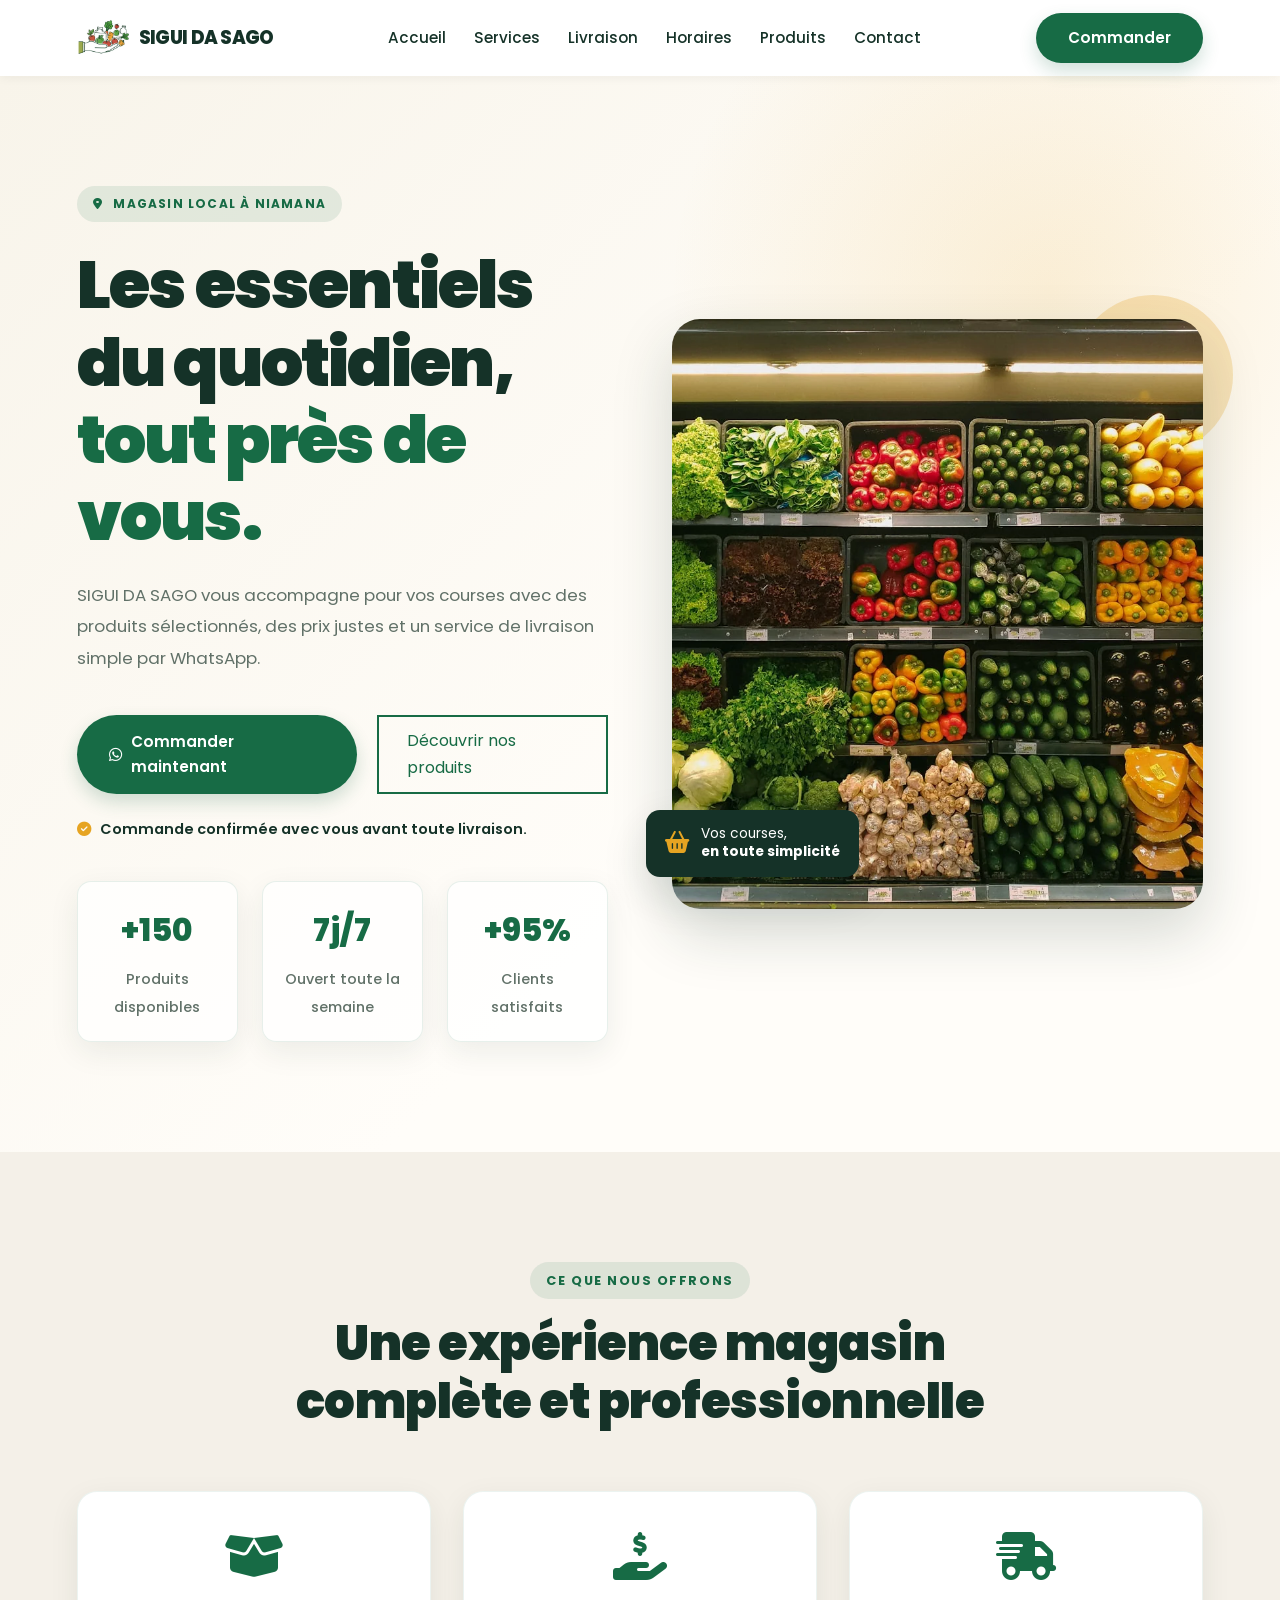
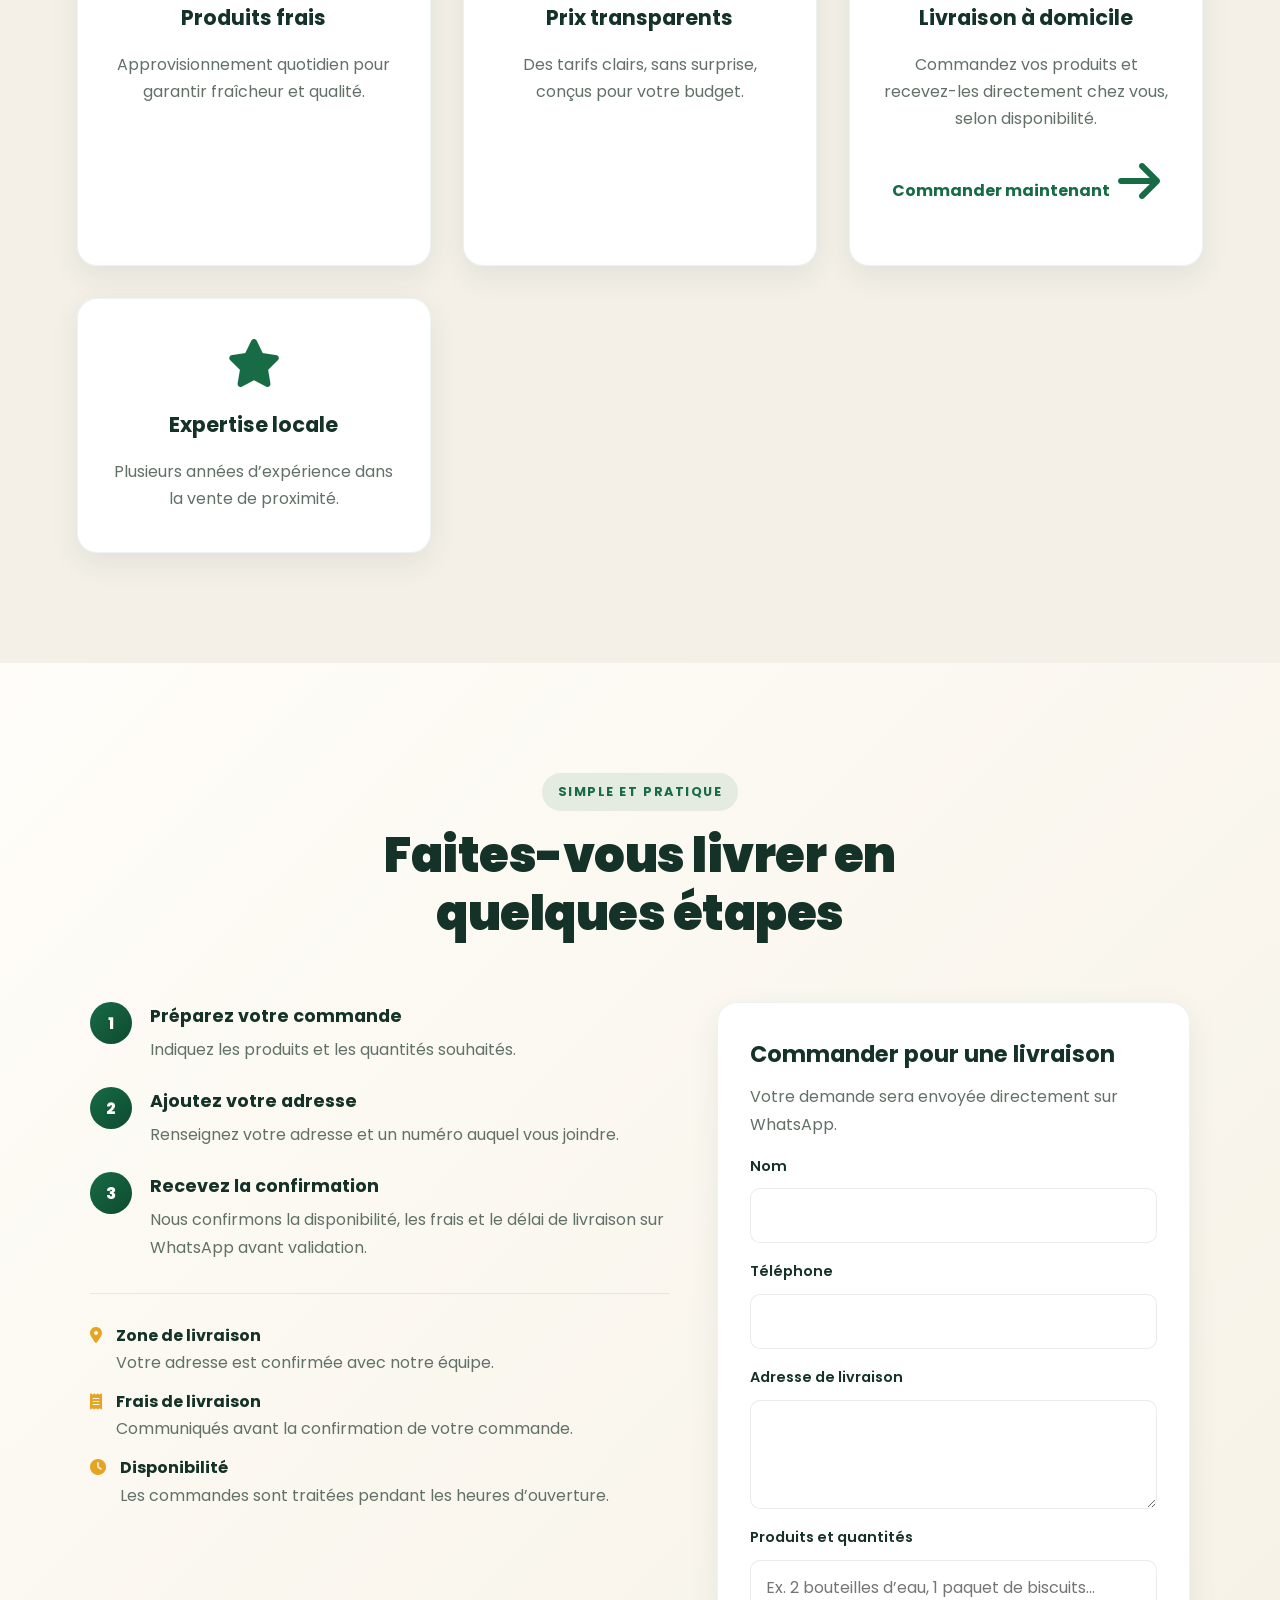
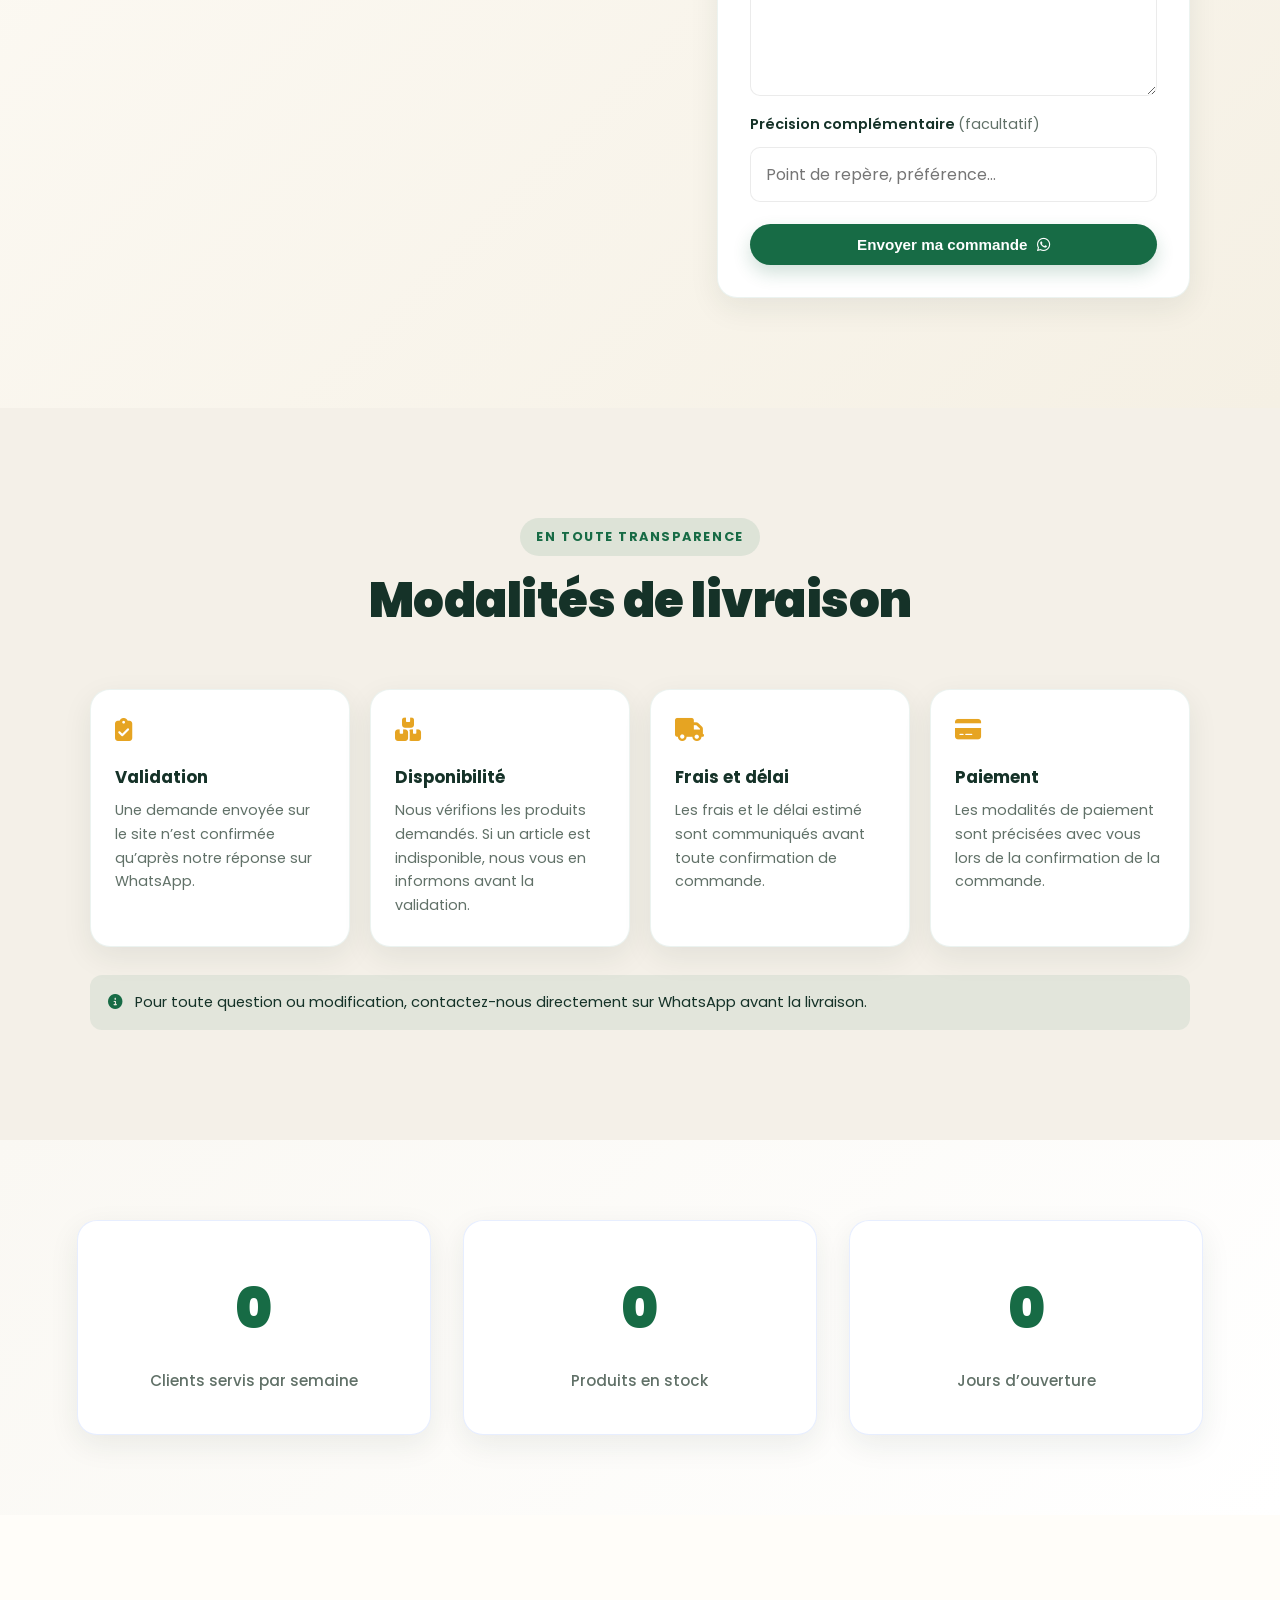
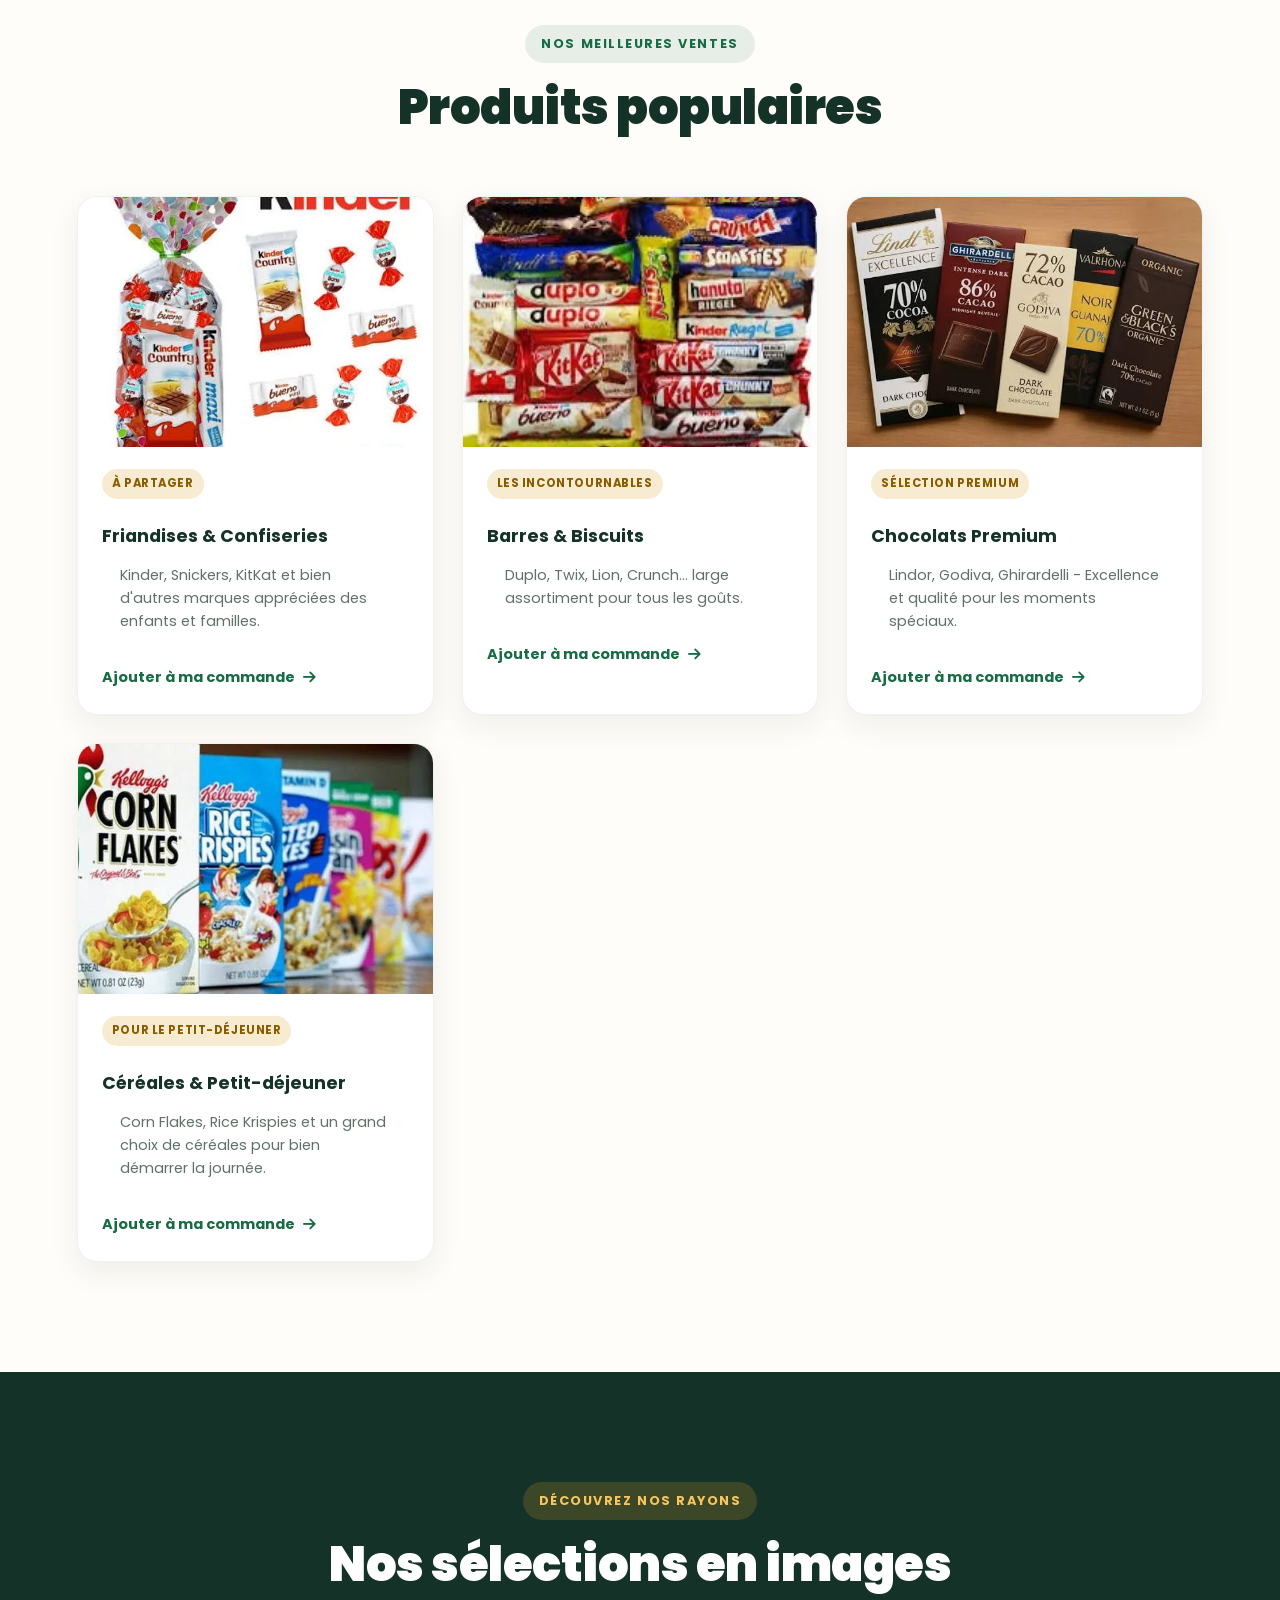
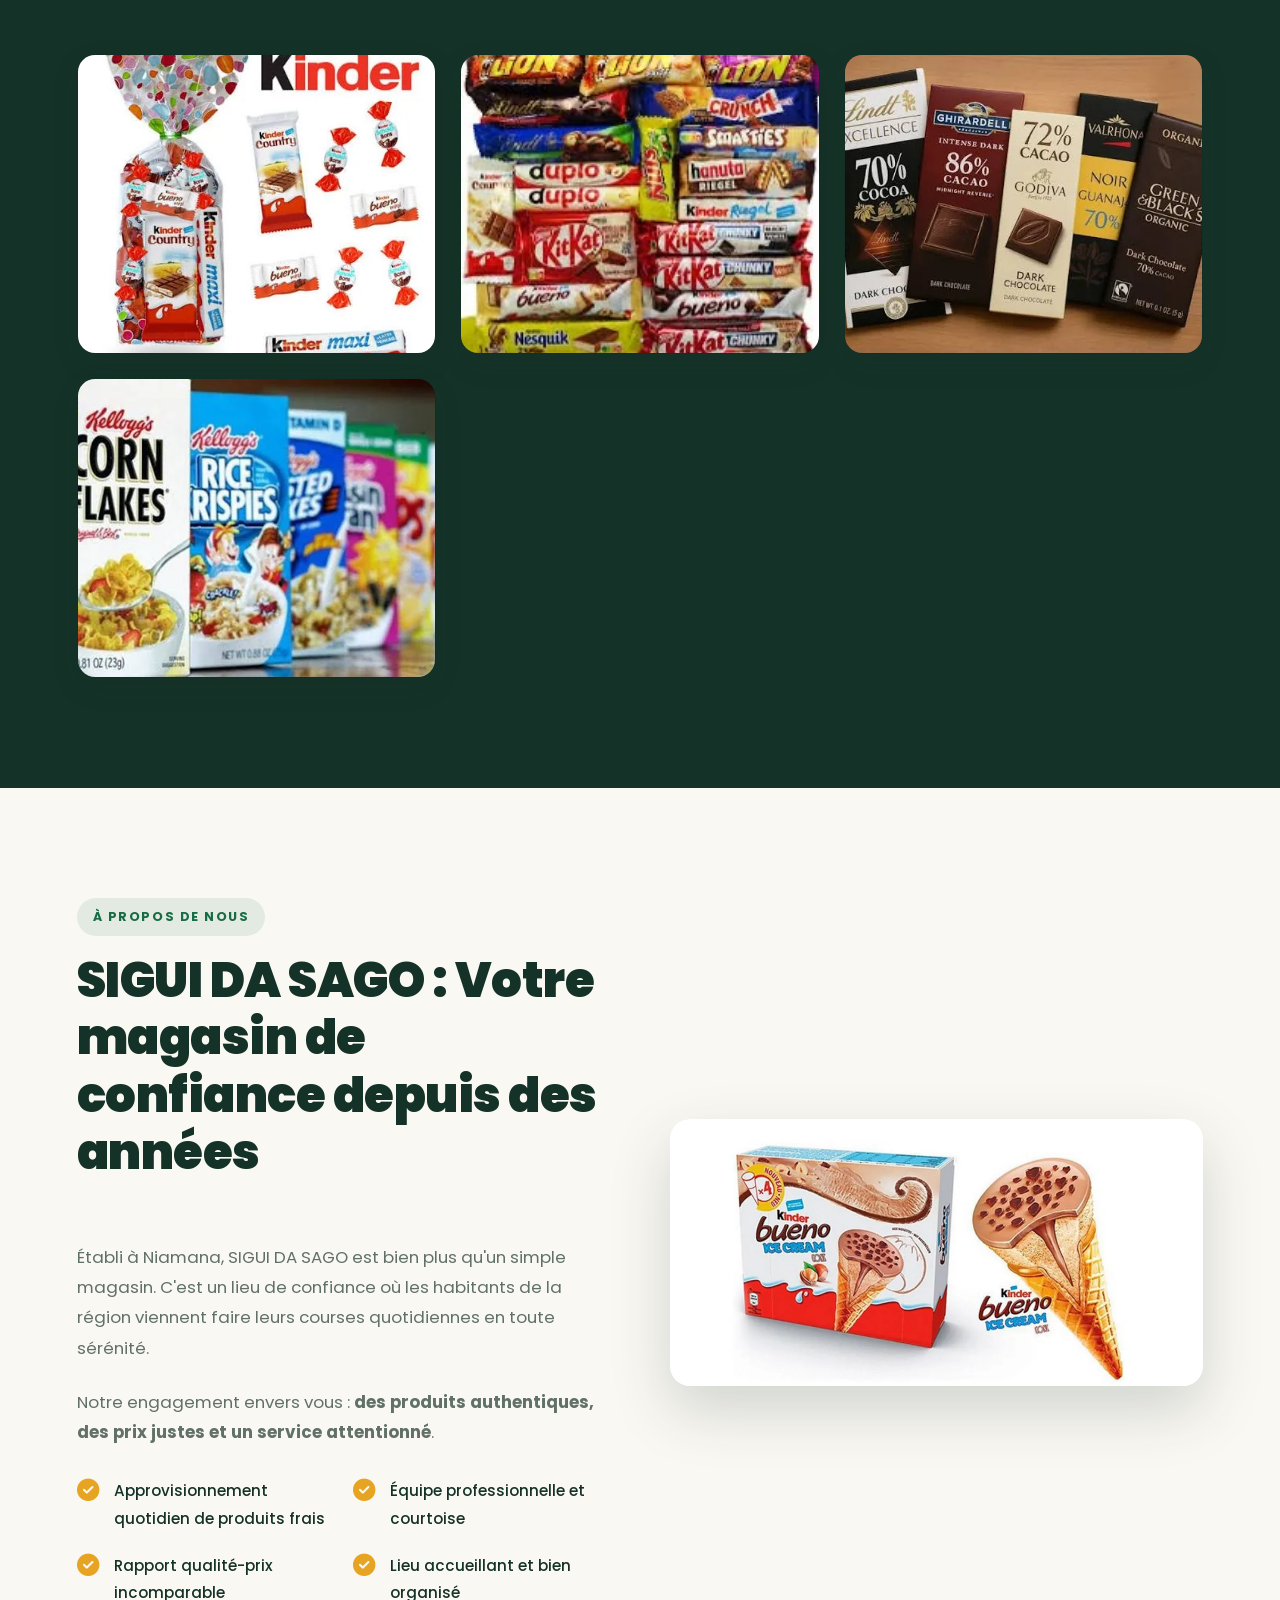
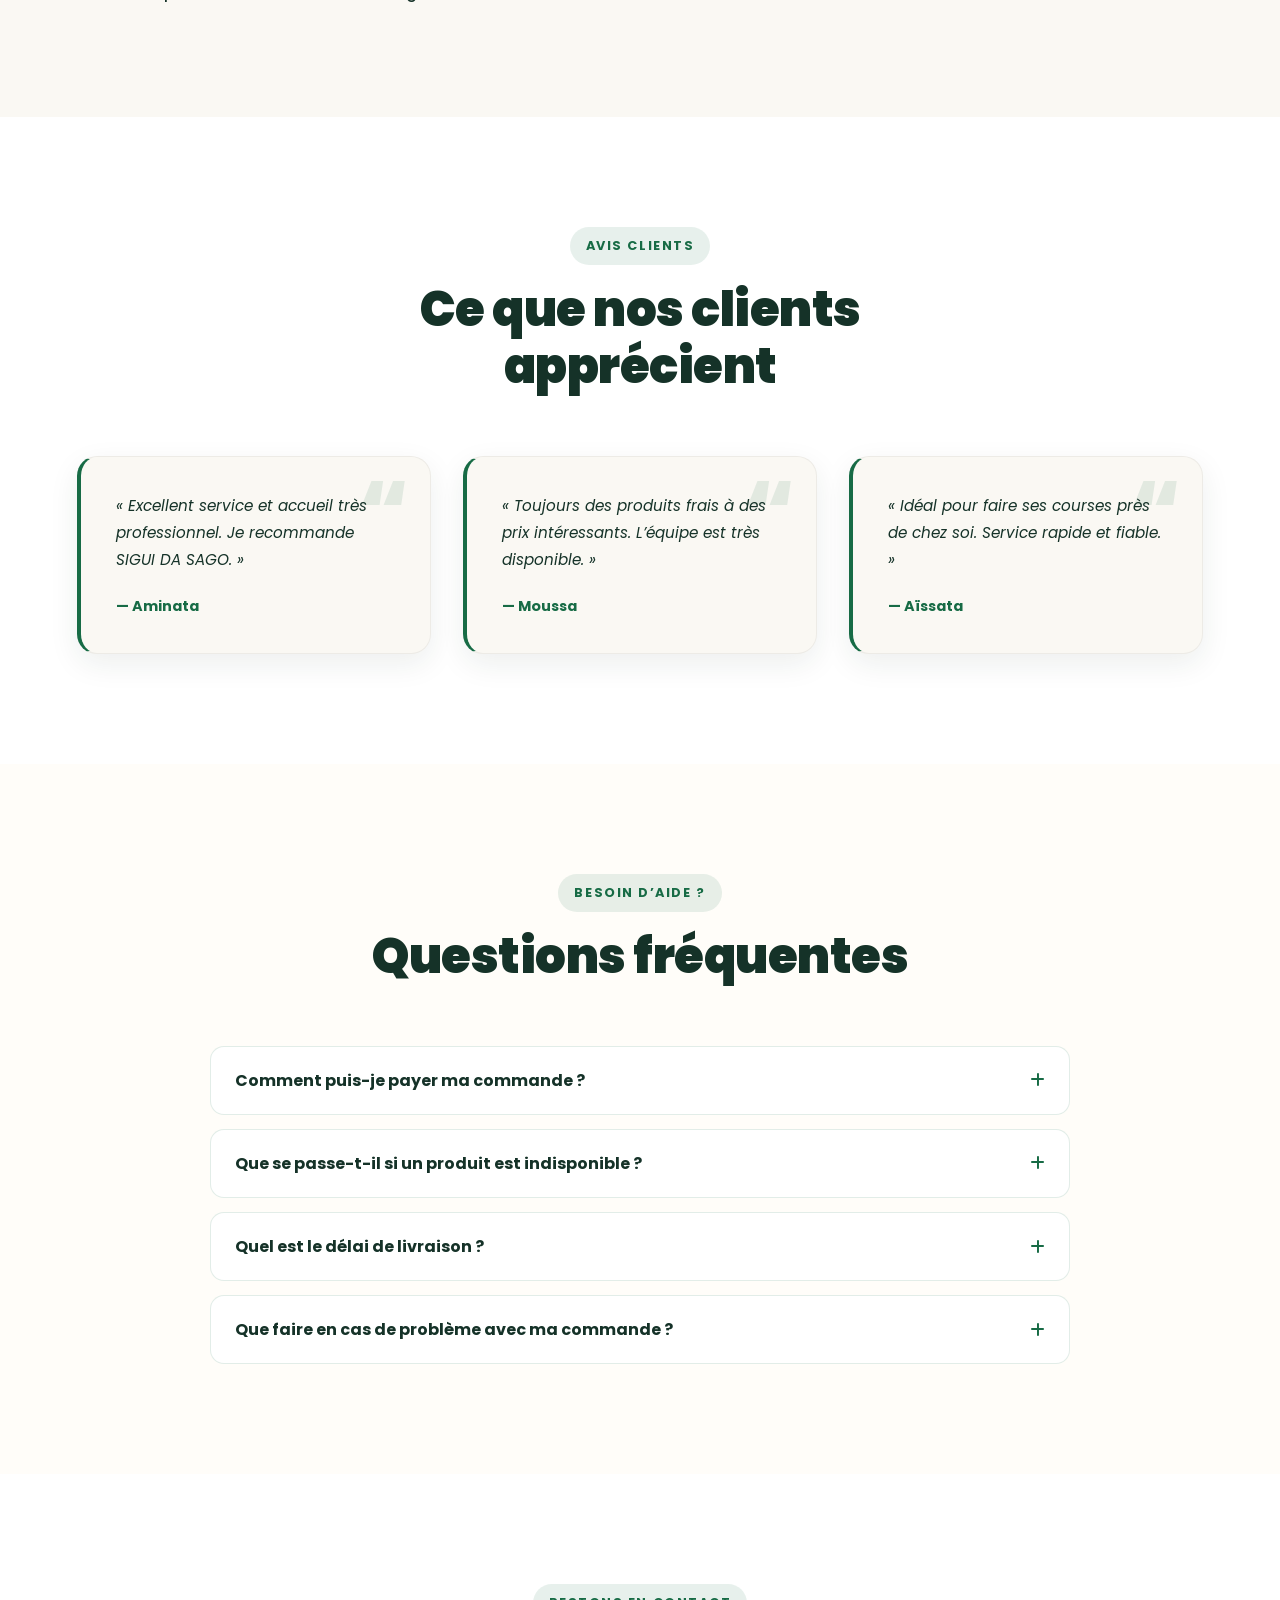
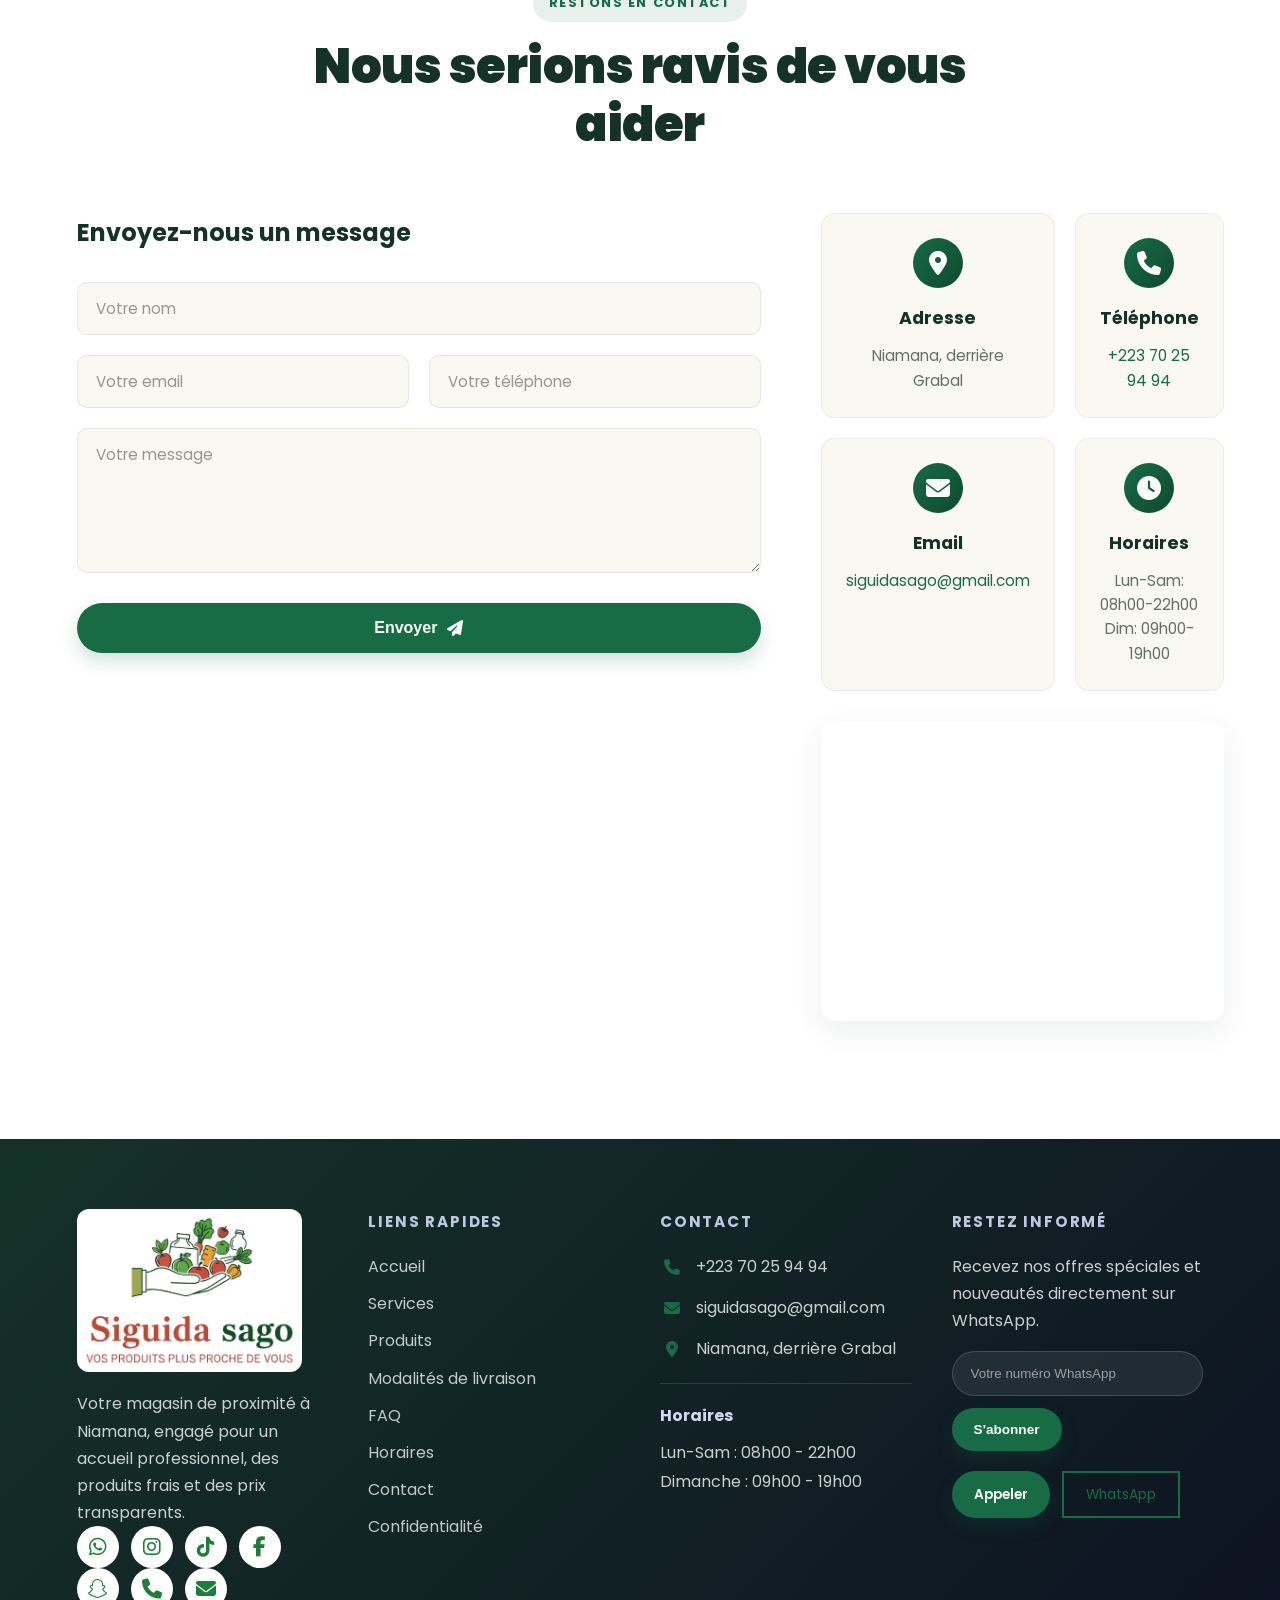
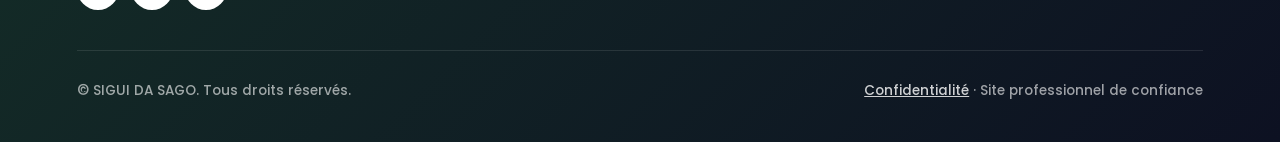
==== commit 871f664e: "Correction du titre et de la description du produit 4 (Céréales & Petit-déjeuner)" ====
--- a/index.html
+++ b/index.html
@@ -257,10 +257,10 @@
             <a href="#livraison">Ajouter à ma commande <i class="fas fa-arrow-right" aria-hidden="true"></i></a>
         </article>
         <article class="product">
-            <img src="image-produit-4.webp" alt="Crèmes Glacées Magnum" loading="lazy" decoding="async">
-            <span class="product-label">Pour se rafraîchir</span>
-            <h3>Crèmes Glacées</h3>
-            <p>Magnum et variétés artisanales - Rafraîchissements parfaits en toute saison.</p>
+            <img src="image-produit-4.webp" alt="Céréales & Petit-déjeuner Kellogg's" loading="lazy" decoding="async">
+            <span class="product-label">Pour le petit-déjeuner</span>
+            <h3>Céréales & Petit-déjeuner</h3>
+            <p>Corn Flakes, Rice Krispies et un grand choix de céréales pour bien démarrer la journée.</p>
             <a href="#livraison">Ajouter à ma commande <i class="fas fa-arrow-right" aria-hidden="true"></i></a>
         </article>
     </div>
@@ -275,31 +275,7 @@
         <div class="gallery-item"><img src="image-produit-1.webp" alt="Friandises variées" loading="lazy" decoding="async"></div>
         <div class="gallery-item"><img src="image-produit-2.webp" alt="Assortiment de barres" loading="lazy" decoding="async"></div>
         <div class="gallery-item"><img src="image-produit-3.webp" alt="Chocolats premium" loading="lazy" decoding="async"></div>
-        <div class="gallery-item"><img src="image-produit-4.webp" alt="Glaces artisanales" loading="lazy" decoding="async"></div>
-    </div>
-</section>
-
-<section id="horaires" class="hours">
-    <div class="section-head">
-        <span>Nos horaires</span>
-        <h2>Venez nous visiter</h2>
-    </div>
-    <div class="hours-grid">
-        <div class="hour-card">
-            <h3><i class="fas fa-calendar-day"></i> Lundi à Samedi</h3>
-            <p class="time">08h00 - 22h00</p>
-            <p class="desc">Accès complet à tous nos rayons</p>
-        </div>
-        <div class="hour-card">
-            <h3><i class="fas fa-moon"></i> Dimanche</h3>
-            <p class="time">09h00 - 19h00</p>
-            <p class="desc">Service complet le dimanche</p>
-        </div>
-        <div class="hour-card special">
-            <h3><i class="fas fa-phone-alt"></i> Besoin d'aide ?</h3>
-            <p class="time">+223 70 25 94 94</p>
-            <p class="desc">Disponibles aussi par WhatsApp</p>
-        </div>
+        <div class="gallery-item"><img src="image-produit-4.webp" alt="Céréales petit-déjeuner" loading="lazy" decoding="async"></div>
     </div>
 </section>
 
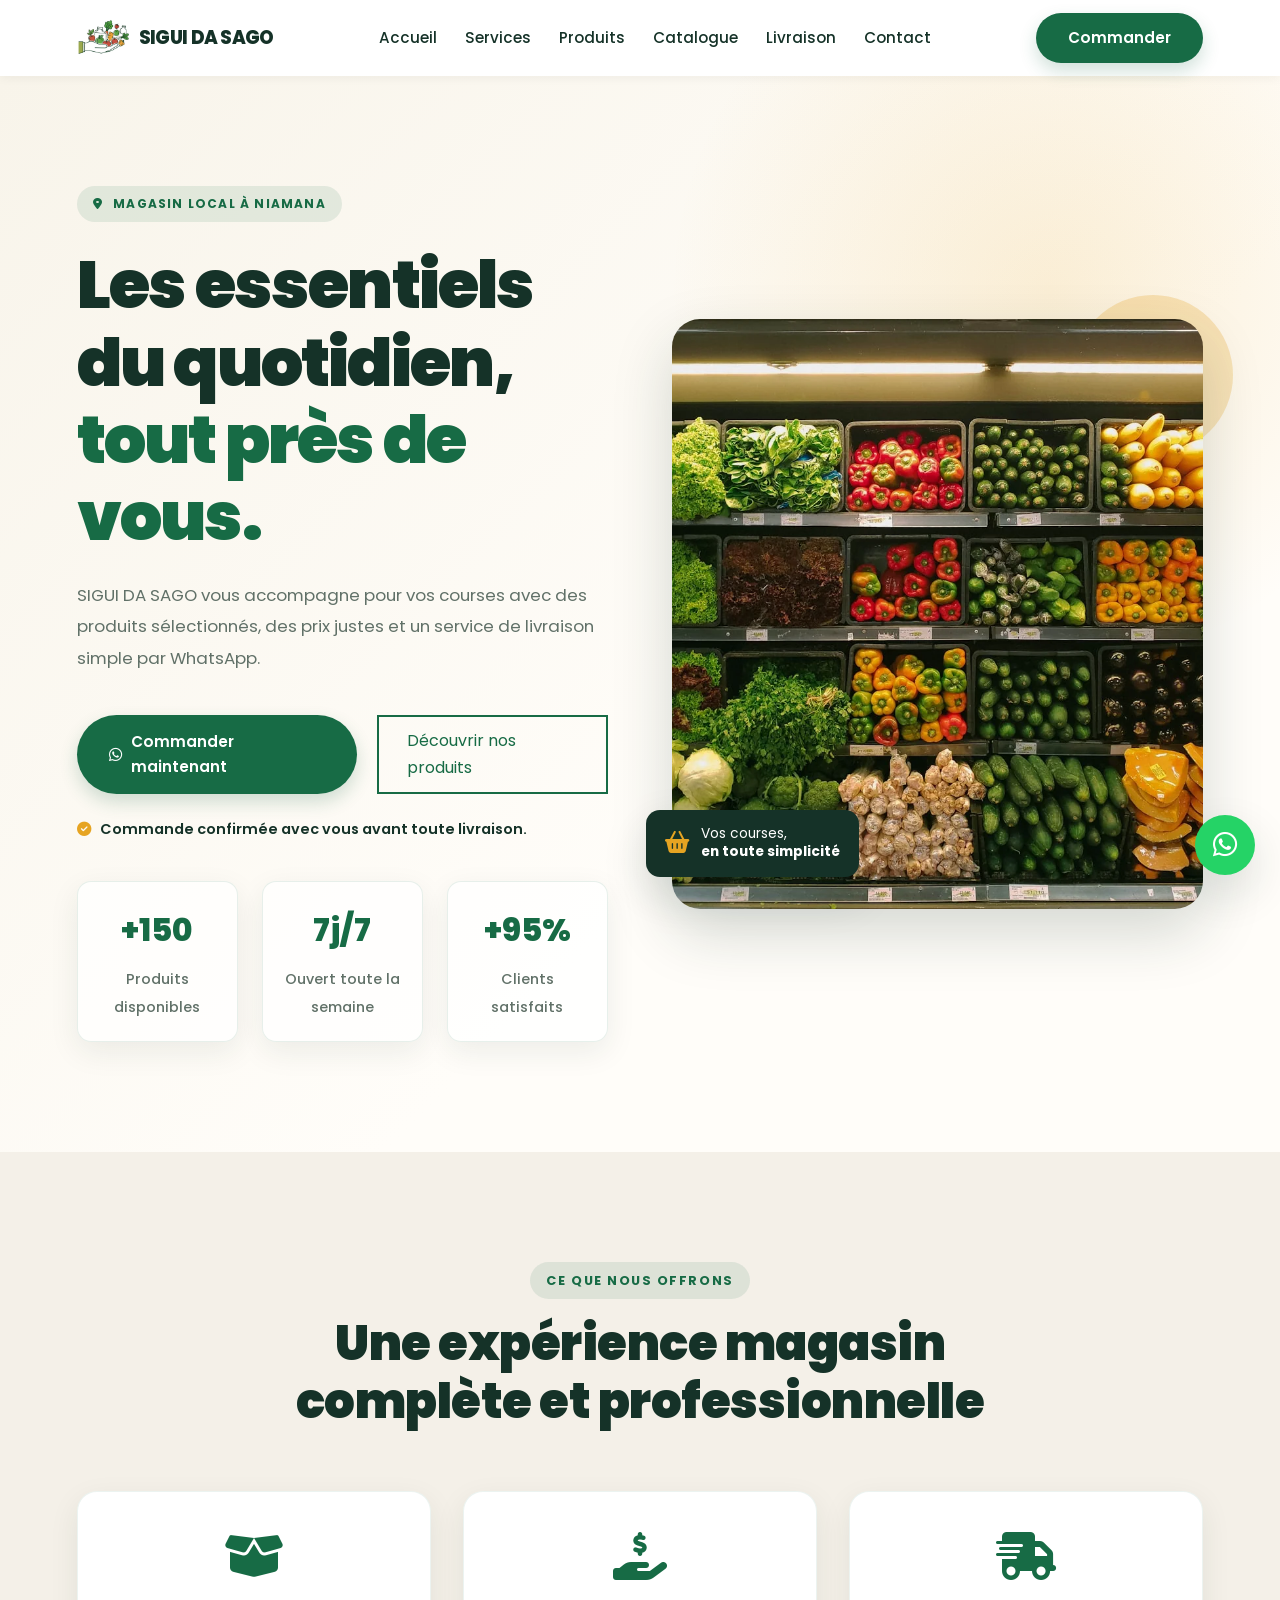
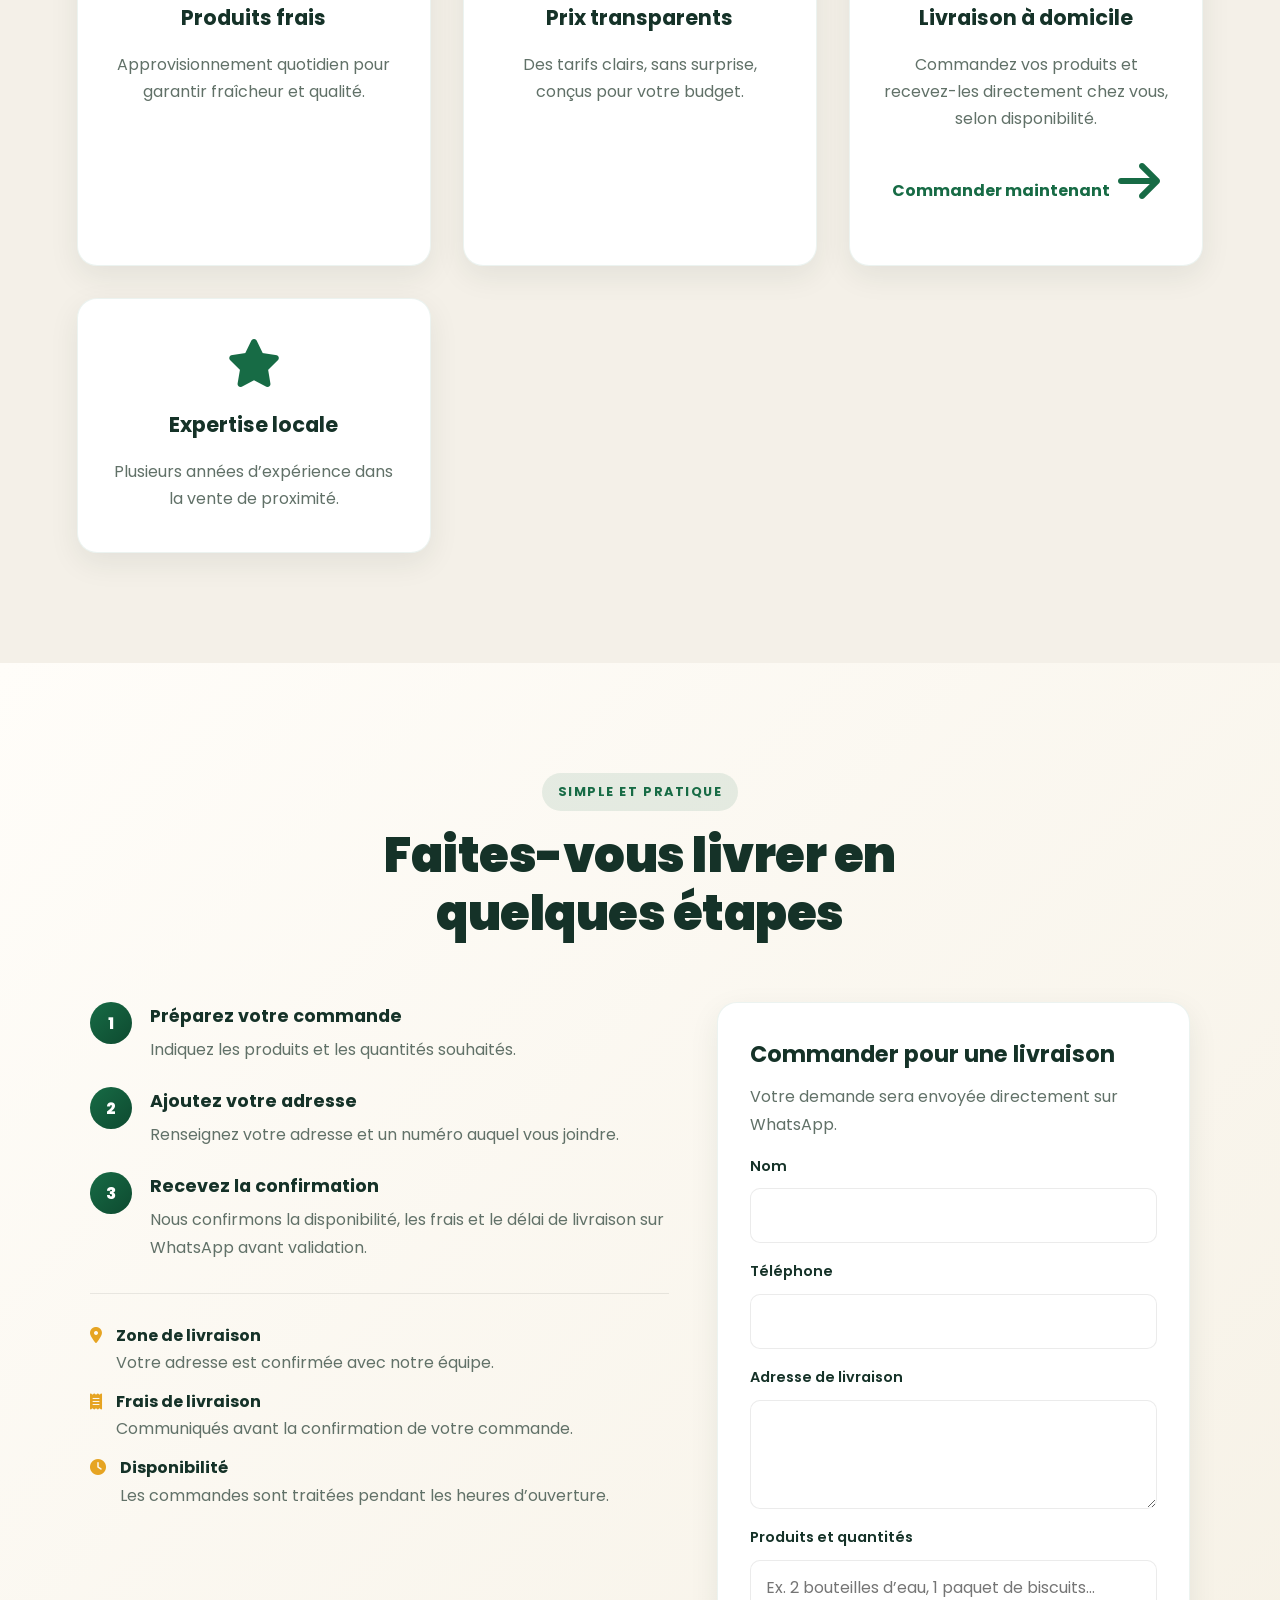
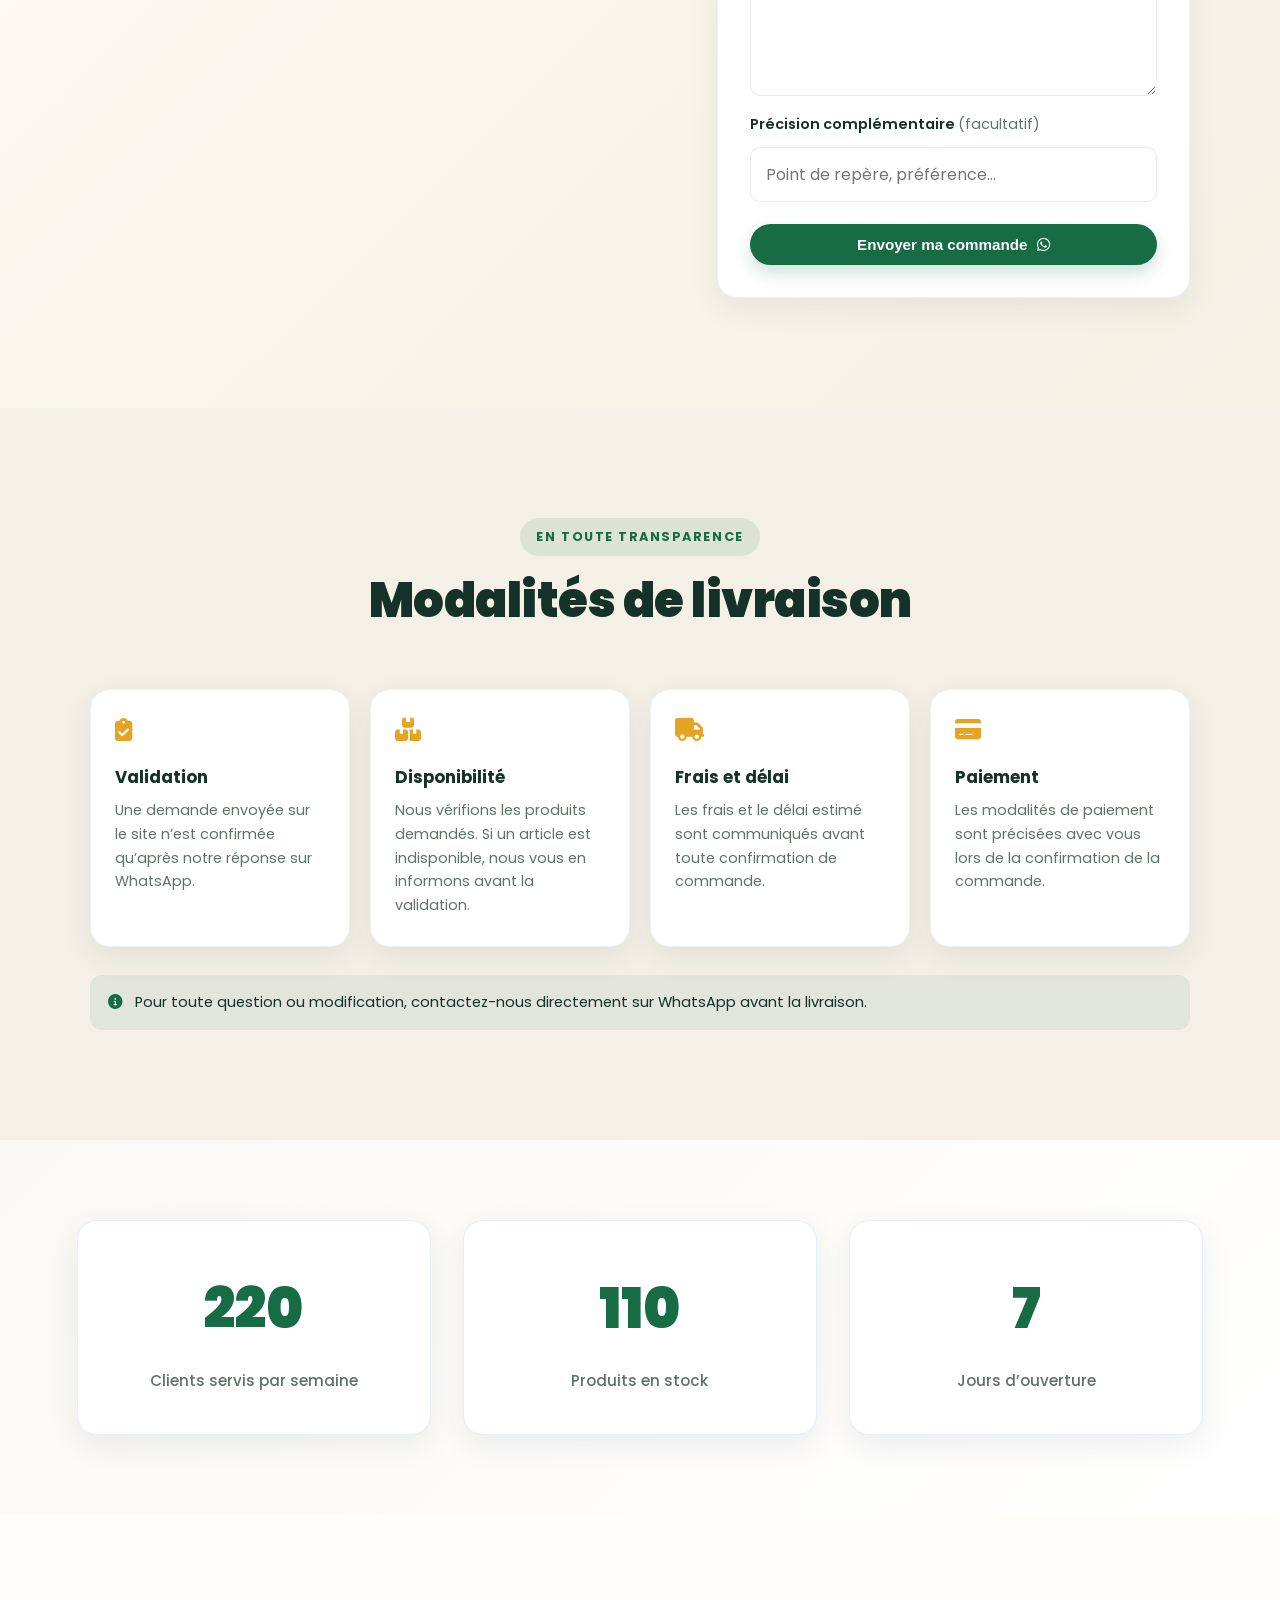
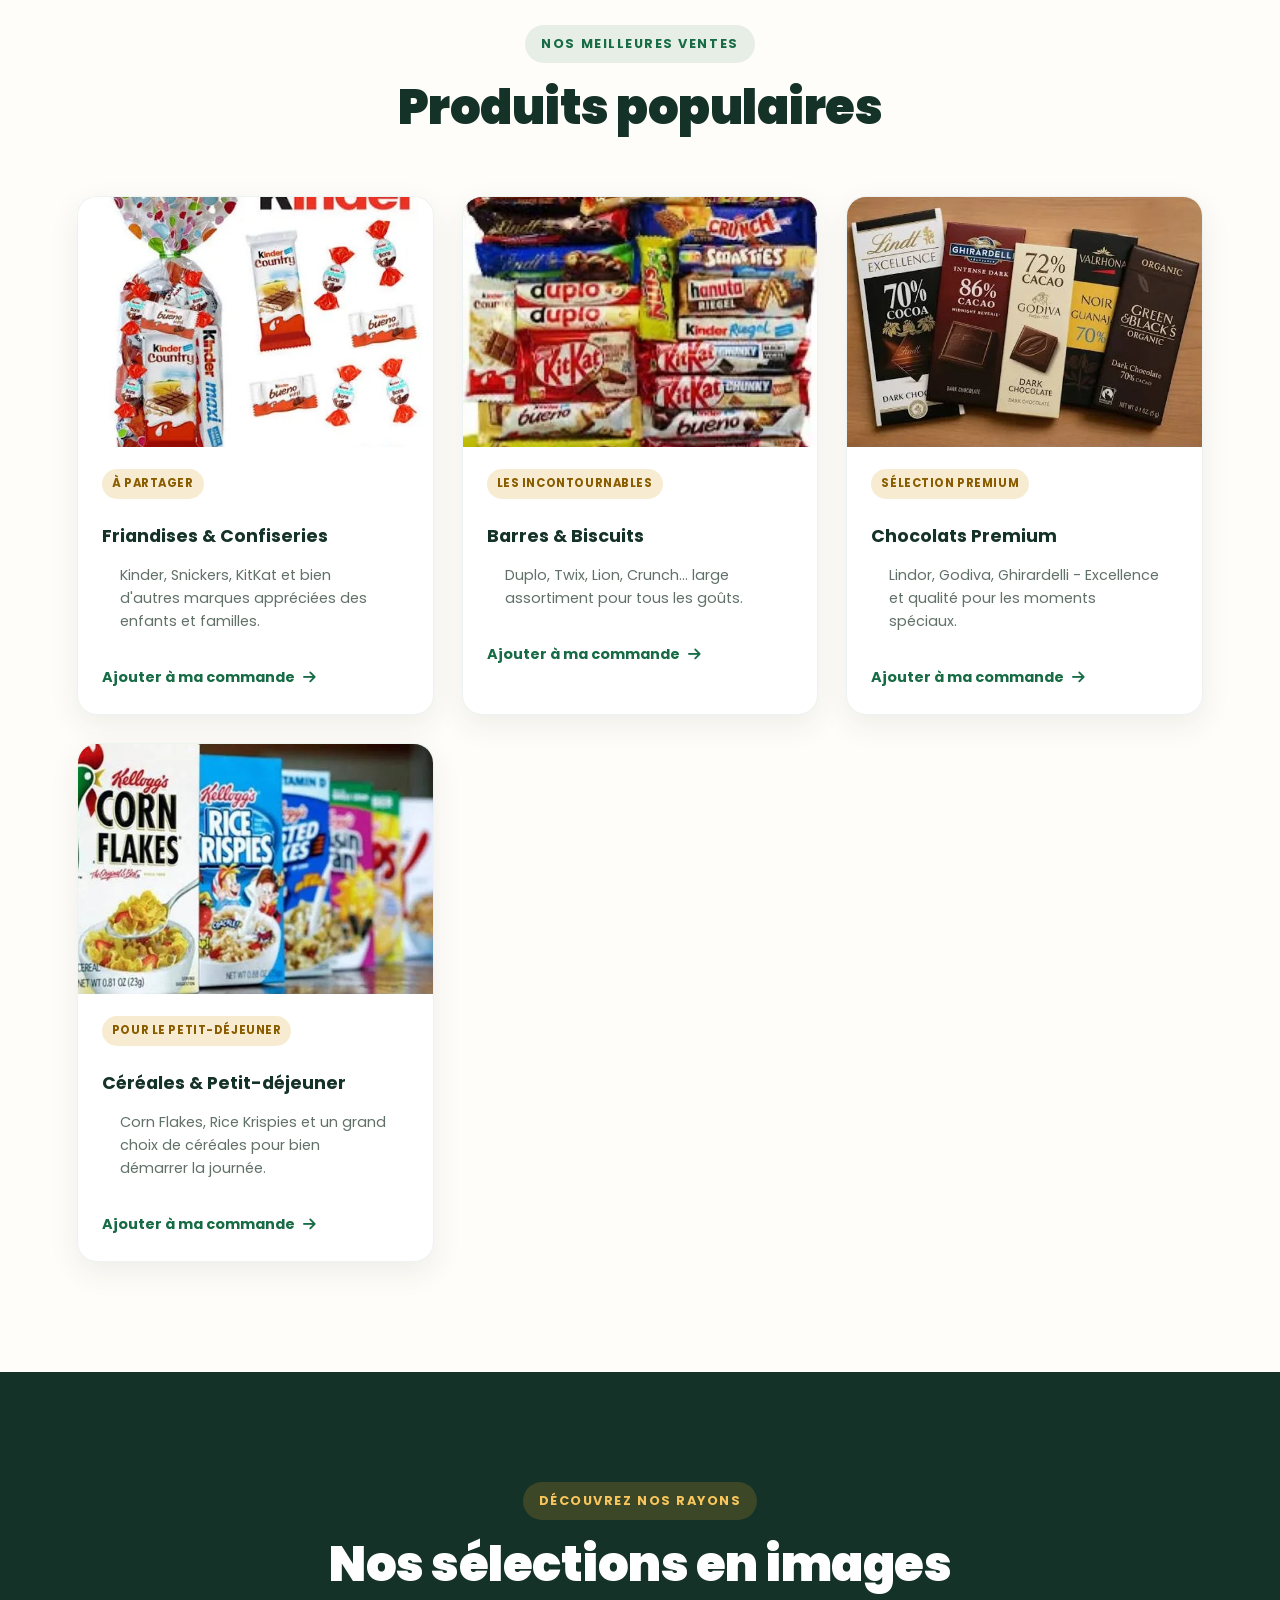
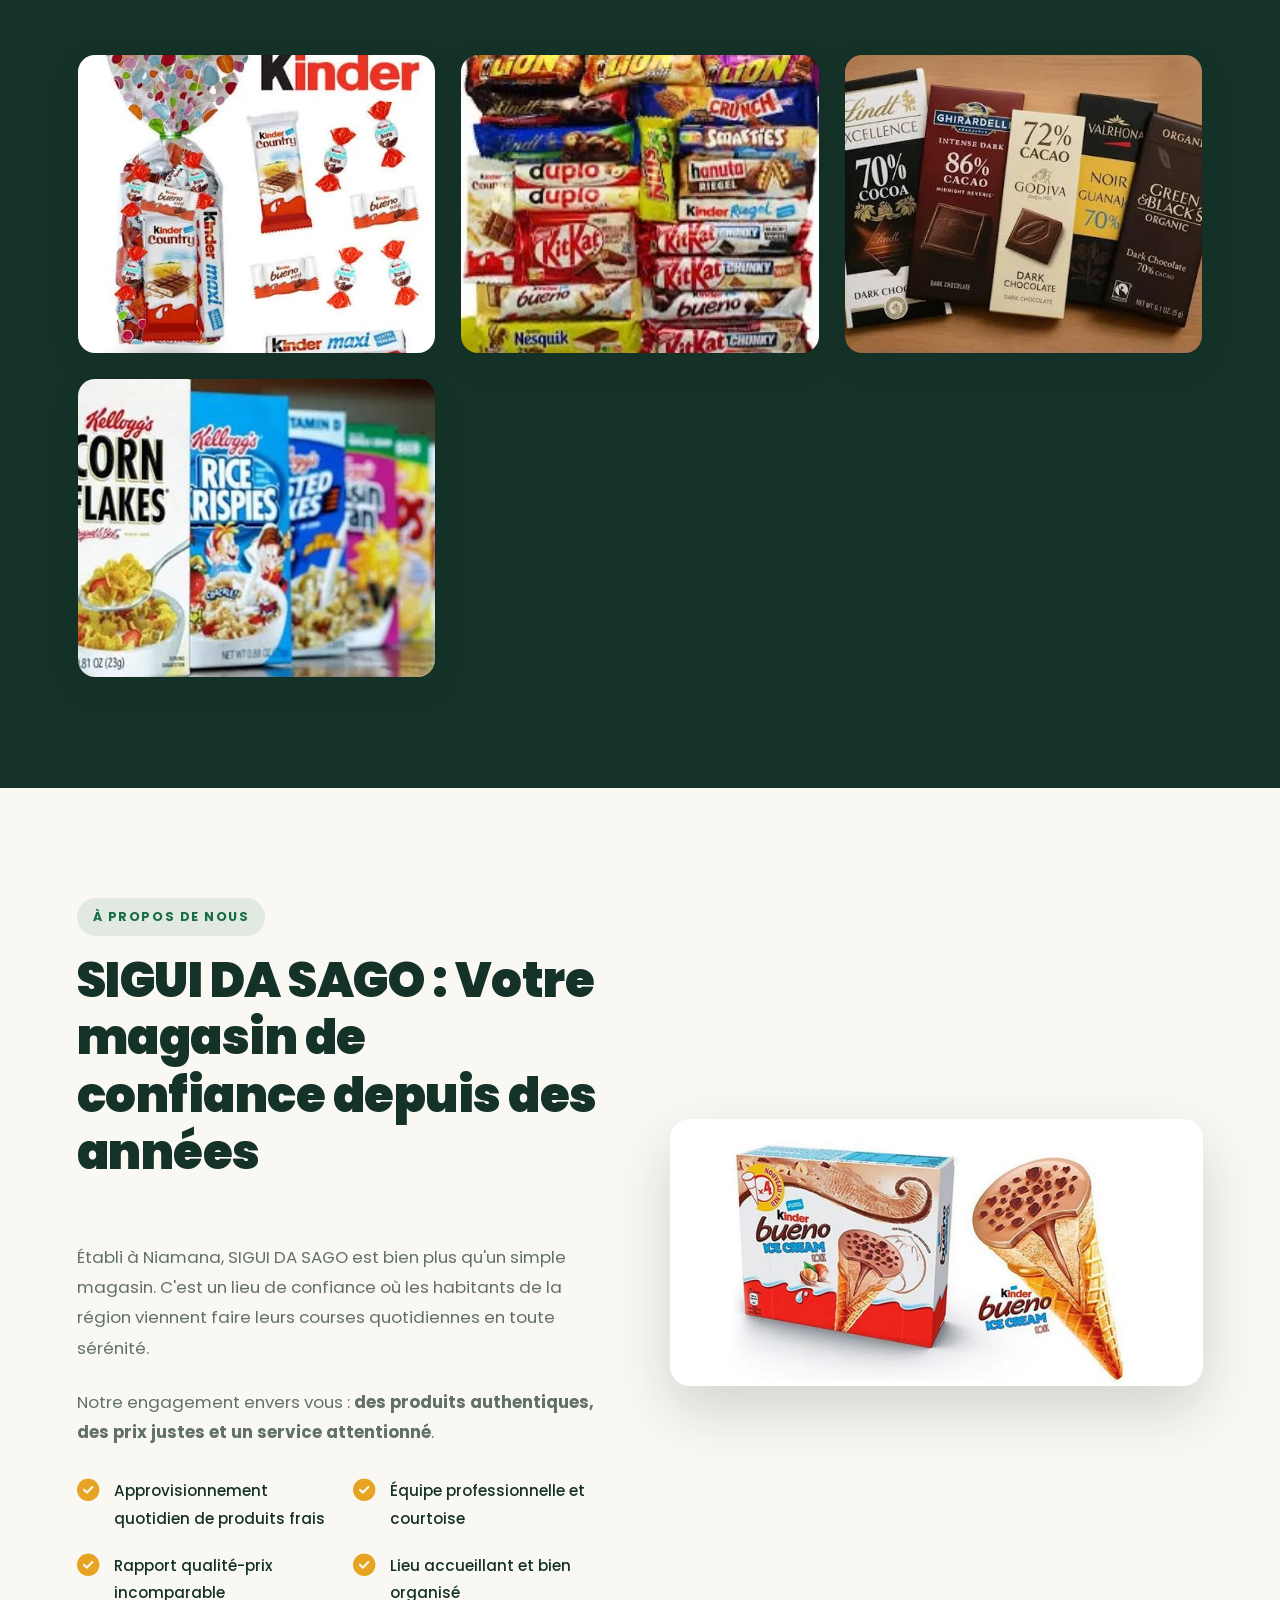
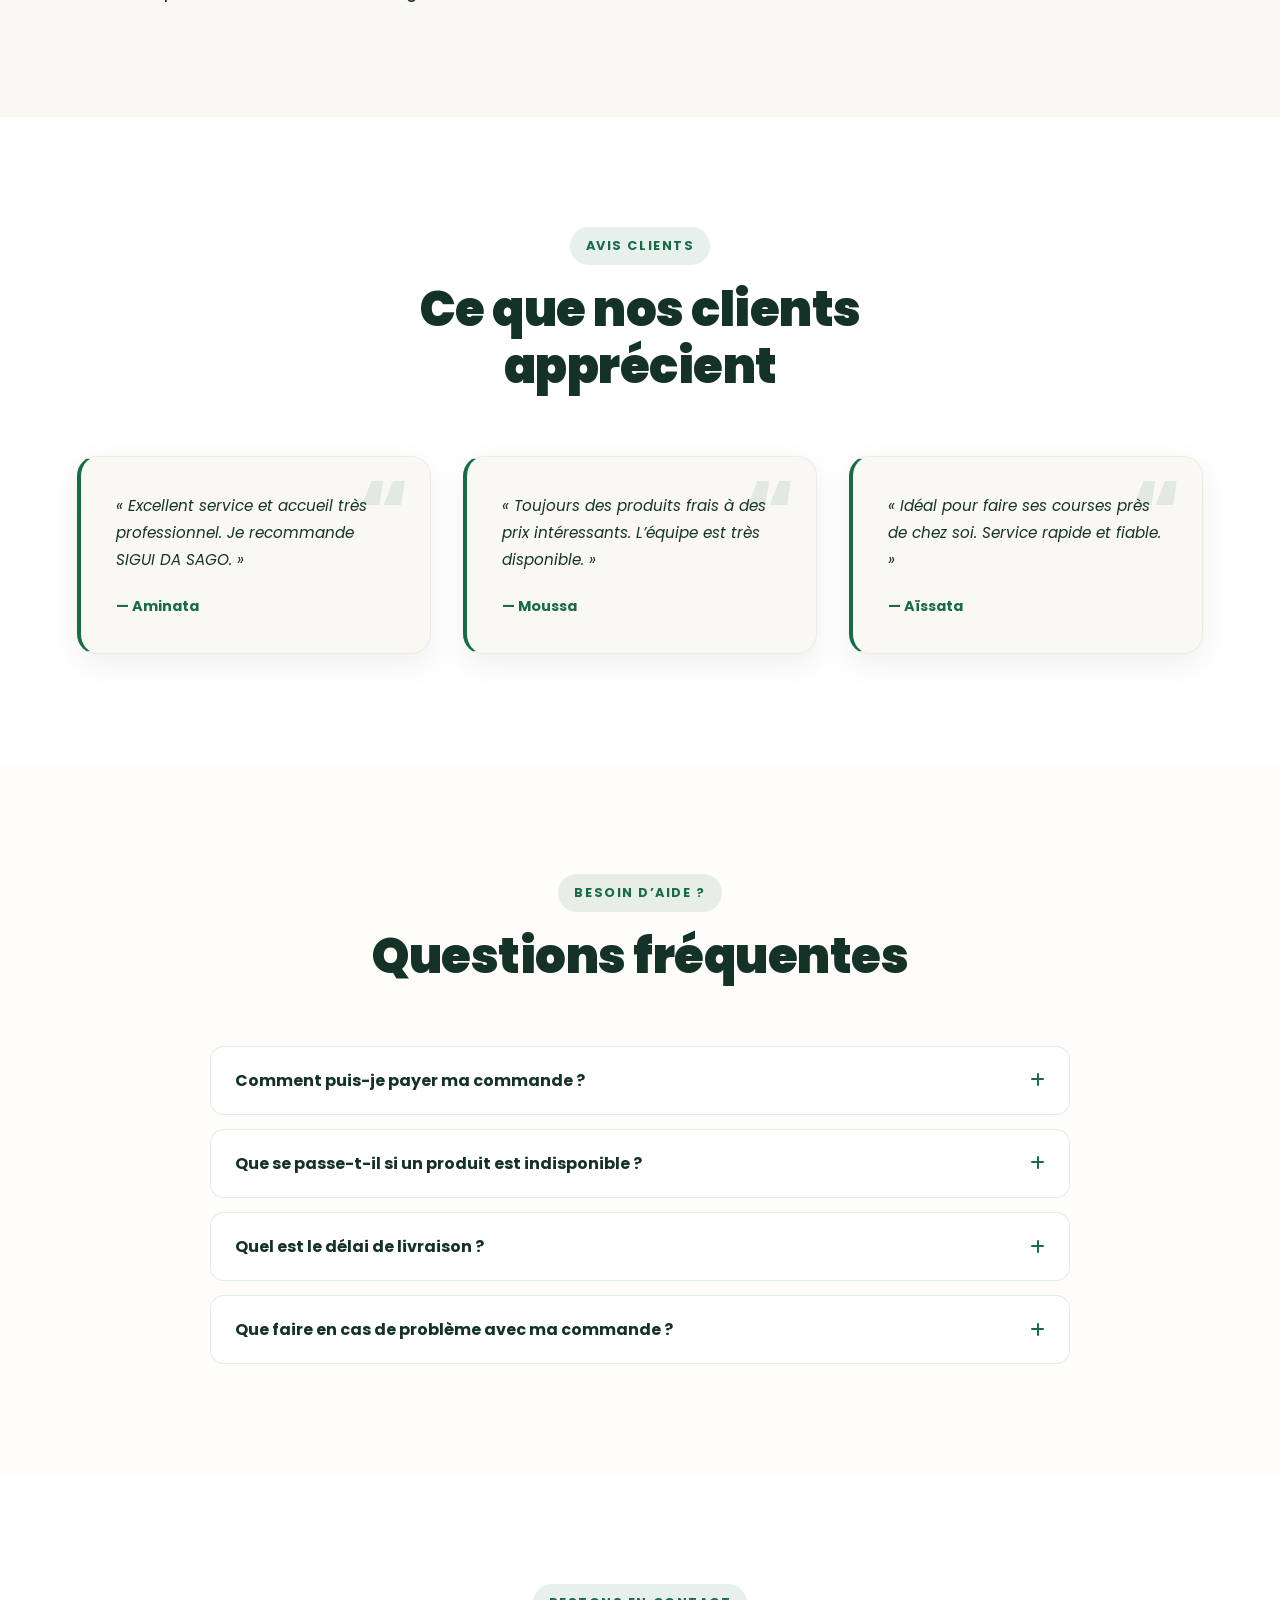
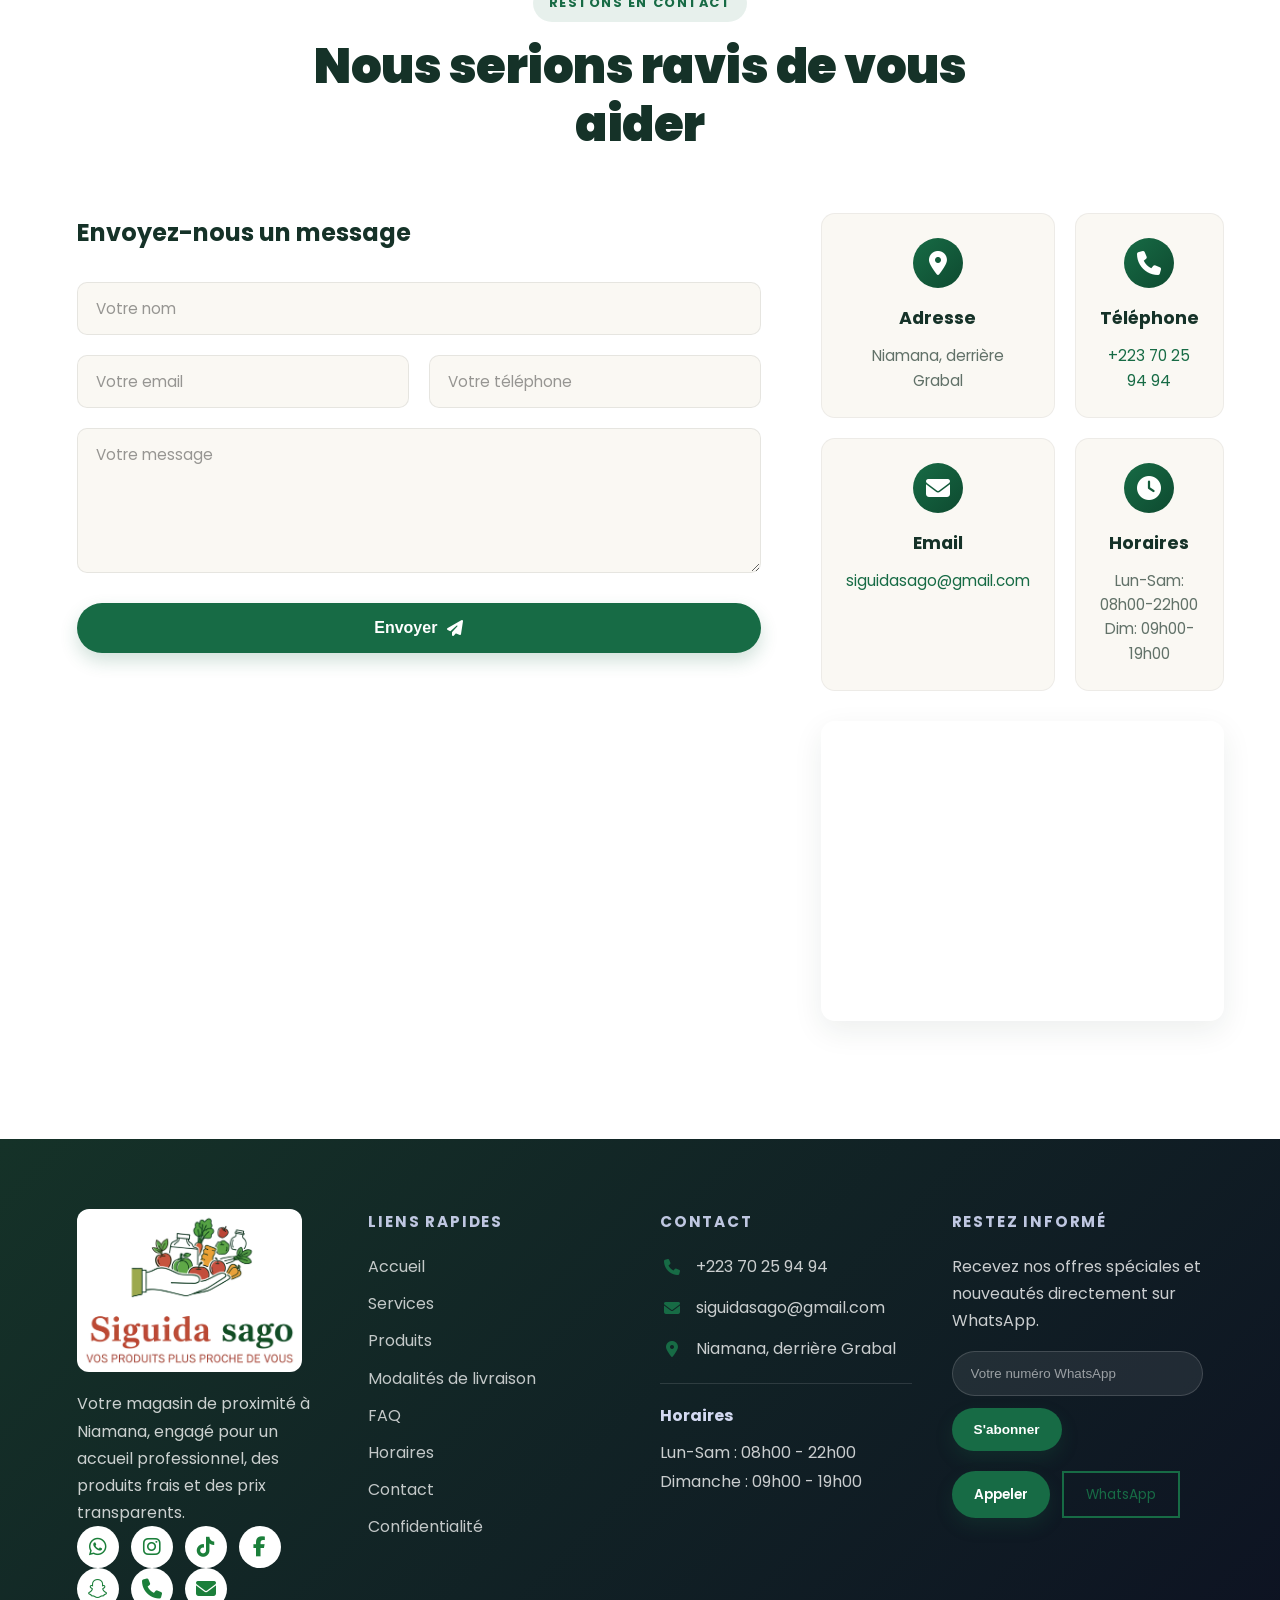
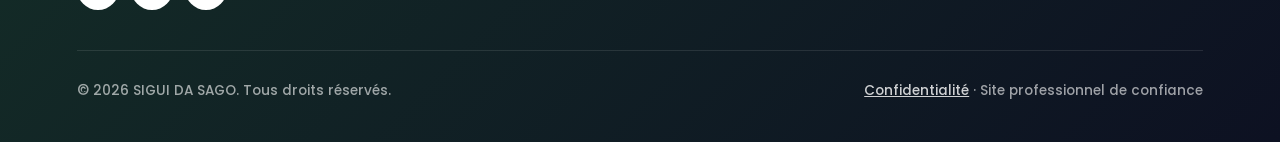
==== commit 582f27cd: "Ajout de la page Catalogue Produits (catalogue.html) avec filtres, recherche et commande WhatsApp" ====
--- a/index.html
+++ b/index.html
@@ -91,9 +91,9 @@
         <ul class="nav-links">
             <li><a href="#accueil">Accueil</a></li>
             <li><a href="#services">Services</a></li>
+            <li><a href="#produits">Produits</a></li>
+            <li><a href="catalogue.html">Catalogue</a></li>
             <li><a href="#livraison">Livraison</a></li>
-            <li><a href="#horaires">Horaires</a></li>
-            <li><a href="#produits">Produits</a></li>
             <li><a href="#contact">Contact</a></li>
         </ul>
         <a href="#livraison" class="btn header-order">Commander</a>
@@ -577,3 +577,10 @@
     </div>
 
 </footer>
+
+<!-- Bouton WhatsApp Flottant -->
+<a href="https://wa.me/22370259494" class="whatsapp" title="Discuter sur WhatsApp" target="_blank" rel="noopener noreferrer" aria-label="Contacter SIGUI DA SAGO sur WhatsApp">
+    <i class="fab fa-whatsapp" aria-hidden="true"></i>
+</a>
+
+<script src="site.js" defer></script>
--- a/site.css
+++ b/site.css
@@ -1,19 +1,19 @@
 /* ===============================
-   VARIABLES PROFESSIONNELLES
+   VARIABLES — THÈME ÉPICERIE
 ================================= */
 :root{
-    --primary:#165DFF;
-    --primary-dark:#0F46C5;
-    --secondary:#F5F7FA;
-    --accent:#10b981;
+    --primary:#176b45;
+    --primary-dark:#0e4a30;
+    --secondary:#f4f0e8;
+    --accent:#e6a422;
     --white:#ffffff;
-    --dark:#1a1a1a;
-    --gray:#666666;
-    --light-gray:#f8f9fb;
-    --shadow:0 4px 20px rgba(0,0,0,.08);
-    --shadow-lg:0 12px 40px rgba(0,0,0,.12);
-    --shadow-large:0 20px 60px rgba(0,0,0,.15);
-    --radius:16px;
+    --dark:#153228;
+    --gray:#617168;
+    --light-gray:#faf8f3;
+    --shadow:0 10px 30px rgba(21,50,40,.08);
+    --shadow-lg:0 18px 45px rgba(21,50,40,.14);
+    --shadow-large:0 24px 60px rgba(21,50,40,.18);
+    --radius:20px;
     --transition:.35s cubic-bezier(.4, 0, .2, 1);
     --max-width:1280px;
 }
@@ -1414,200 +1414,7 @@
     gap:0;
     animation:slideDown .3s ease;
 }
-.footer-links a{
-    color:rgba(255,255,255,.75);
-    transition:var(--transition);
-    display:inline-block;
-}
-
-.footer-links a:hover{
-    color:var(--primary);
-}
-
-.footer-contact p{
-    display:flex;
-    align-items:center;
-    gap:12px;
-    margin-bottom:14px;
-}
-
-.footer-contact p i,
-.footer-links li i{
-    width:24px;
-    text-align:center;
-    color:var(--primary);
-}
-
-.footer-hours{
-    margin-top:20px;
-    padding-top:18px;
-    border-top:1px solid rgba(255,255,255,.12);
-}
-
-.footer-hours span{
-    display:inline-block;
-    margin-bottom:10px;
-    font-weight:700;
-    color:#d3d9f1;
-}
-
-.footer-hours p{
-    margin:0;
-    line-height:1.8;
-}
-
-.footer-newsletter .newsletter-form{
-    display:flex;
-    flex-wrap:wrap;
-    gap:12px;
-    margin-top:16px;
-}
-
-.footer-newsletter input{
-    flex:1 1 180px;
-    min-width:0;
-    padding:14px 18px;
-    border-radius:999px;
-    border:1px solid rgba(255,255,255,.15);
-    background:rgba(255,255,255,.08);
-    color:white;
-    outline:none;
-}
-
-.footer-newsletter input::placeholder{
-    color:rgba(255,255,255,.55);
-}
-
-.footer-newsletter button{
-    padding:14px 22px;
-    border-radius:999px;
-}
-
-.footer-actions{
-    display:flex;
-    flex-wrap:wrap;
-    gap:12px;
-    margin-top:20px;
-}
-
-.footer-bottom{
-    border-top:1px solid rgba(255,255,255,.1);
-    padding-top:28px;
-    text-align:center;
-    max-width:var(--max-width);
-    margin:0 auto;
-    display:flex;
-    justify-content:space-between;
-    align-items:center;
-    gap:20px;
-}
-
-.footer-copy,
-.footer-credit{
-    color:rgba(255,255,255,.6);
-    font-size:.85rem;
-    font-weight:500;
-    margin:0;
-}
-
-.footer-credit{
-    margin-top:0;
-}
-
-@media(max-width:900px){
-    .footer-bottom{
-        flex-direction:column;
-        text-align:center;
-    }
-}
-
-
-/* ===============================
-   WHATSAPP BUTTON
-================================= */
-.whatsapp{
-    position:fixed;
-    right:25px;
-    bottom:25px;
-    width:60px;
-    height:60px;
-    border-radius:50%;
-    background:#25D366;
-    display:flex;
-    justify-content:center;
-    align-items:center;
-    color:white;
-    font-size:28px;
-    box-shadow:var(--shadow-lg);
-    z-index:1000;
-    transition:var(--transition);
-    border:none;
-}
-
-.whatsapp:hover{
-    transform:scale(1.15) rotate(10deg);
-    box-shadow:0 12px 35px rgba(37,211,102,.3);
-}
-
-/* ===============================
-   UTILITIES
-================================= */
-.hidden{
-    opacity:0;
-    transform:translateY(30px);
-    transition:var(--transition);
-}
-
-.show{
-    opacity:1;
-    transform:translateY(0);
-}
-
-.top-btn{
-    position:fixed;
-    right:30px;
-    bottom:100px;
-    width:50px;
-    height:50px;
-    border:none;
-    border-radius:50%;
-    background:var(--primary);
-    color:white;
-    cursor:pointer;
-    font-size:18px;
-    opacity:0;
-    pointer-events:none;
-    transition:var(--transition);
-    z-index:999;
-    box-shadow:var(--shadow-lg);
-}
-
-.top-btn.visible{
-    opacity:1;
-    pointer-events:auto;
-}
-
-.top-btn:hover{
-    transform:translateY(-5px);
-    box-shadow:var(--shadow-large);
-}
-
-/* ===============================
-   MOBILE MENU
-================================= */
-.nav-links.active{
-    display:flex;
-    flex-direction:column;
-    position:absolute;
-    top:80px;
-    left:0;
-    width:100%;
-    background:white;
-    padding:20px;
-    box-shadow:0 10px 30px rgba(0,0,0,.15);
-    gap:0;
-    animation:slideDown .3s ease;
-}
+
 
 /* ===============================
    RESPONSIVE
@@ -1801,62 +1608,7 @@
 img.loaded{
     animation:fadeInUp .6s ease;
 }
-        gap:30px;
-    }
-
-    .footer-section{
-        text-align:center;
-    }
-
-    .social-links{
-        justify-content:center;
-    }
-
-    .map iframe{
-        height:300px;
-    }
-}
-
-@media (max-width:600px){
-    section{
-        padding:60px 5%;
-    }
-
-    .hero h1{
-        font-size:1.8rem;
-    }
-
-    .section-head h2{
-        font-size:1.6rem;
-    }
-
-    .card,
-    .stat-card,
-    .product,
-    .testimonial-card,
-    .hour-card,
-    .contact-box{
-        padding:28px 20px;
-    }
-
-    .hero-stats strong{
-        font-size:2rem;
-    }
-
-    .stat-card strong{
-        font-size:2.5rem;
-    }
-
-    .buttons{
-        gap:10px;
-    }
-
-    .btn{
-        padding:10px 20px;
-        font-size:.9rem;
-    }
-
-}
+
 .social-links a {
     width: 42px;
     height: 42px;
@@ -2198,3 +1950,231 @@
 
     .footer-logo{ margin-left:auto; margin-right:auto; }
 }
+
+/* ===============================
+   PAGE CATALOGUE PRODUITS
+================================= */
+.catalog-page{ background:#fdfbf7; }
+
+.catalog-hero{
+    margin-top:76px;
+    padding:70px 6% 40px;
+    background:radial-gradient(circle at 80% 20%, rgba(230,164,34,.14), transparent 35%), linear-gradient(135deg, #f8f4ea 0%, #fffdf9 100%);
+    text-align:center;
+}
+
+.catalog-hero h1{
+    font-size:3.2rem;
+    color:var(--dark);
+    margin-bottom:12px;
+    font-weight:800;
+    letter-spacing:-1px;
+}
+
+.catalog-hero p{
+    color:var(--gray);
+    max-width:650px;
+    margin:0 auto 30px;
+    font-size:1.05rem;
+}
+
+.search-container{
+    max-width:550px;
+    margin:0 auto 30px;
+    position:relative;
+}
+
+.search-container input{
+    width:100%;
+    padding:16px 20px 16px 50px;
+    border-radius:50px;
+    border:2px solid rgba(23,107,69,.15);
+    background:white;
+    font-size:1rem;
+    color:var(--dark);
+    outline:none;
+    box-shadow:var(--shadow);
+    transition:var(--transition);
+}
+
+.search-container input:focus{
+    border-color:var(--primary);
+    box-shadow:0 0 0 4px rgba(23,107,69,.12);
+}
+
+.search-container i{
+    position:absolute;
+    left:20px;
+    top:50%;
+    transform:translateY(-50%);
+    color:var(--primary);
+    font-size:1.1rem;
+}
+
+.category-filters{
+    display:flex;
+    flex-wrap:wrap;
+    justify-content:center;
+    gap:10px;
+    max-width:950px;
+    margin:0 auto;
+}
+
+.filter-btn{
+    padding:10px 22px;
+    border-radius:50px;
+    border:1px solid rgba(23,107,69,.15);
+    background:white;
+    color:var(--dark);
+    font-weight:600;
+    font-size:.9rem;
+    cursor:pointer;
+    transition:var(--transition);
+    display:inline-flex;
+    align-items:center;
+    gap:8px;
+}
+
+.filter-btn:hover,
+.filter-btn.active{
+    background:var(--primary);
+    color:white;
+    border-color:var(--primary);
+    box-shadow:0 6px 16px rgba(23,107,69,.25);
+}
+
+.catalog-section{
+    padding:60px 6% 100px;
+}
+
+.catalog-grid{
+    display:grid;
+    grid-template-columns:repeat(auto-fill, minmax(270px, 1fr));
+    gap:30px;
+}
+
+.catalog-card{
+    background:white;
+    border-radius:var(--radius);
+    overflow:hidden;
+    box-shadow:var(--shadow);
+    border:1px solid rgba(23,107,69,.08);
+    transition:var(--transition);
+    display:flex;
+    flex-direction:column;
+}
+
+.catalog-card:hover{
+    transform:translateY(-8px);
+    box-shadow:var(--shadow-lg);
+}
+
+.catalog-card-img{
+    position:relative;
+    height:230px;
+    overflow:hidden;
+    background:#f4f0e8;
+}
+
+.catalog-card-img img{
+    width:100%;
+    height:100%;
+    object-fit:cover;
+    transition:var(--transition);
+}
+
+.catalog-card:hover .catalog-card-img img{
+    transform:scale(1.06);
+}
+
+.catalog-card-badge{
+    position:absolute;
+    top:14px;
+    left:14px;
+    background:rgba(21,50,40,.85);
+    backdrop-filter:blur(6px);
+    color:white;
+    font-size:.72rem;
+    font-weight:700;
+    padding:5px 12px;
+    border-radius:50px;
+    text-transform:uppercase;
+    letter-spacing:.05em;
+}
+
+.catalog-card-body{
+    padding:22px;
+    display:flex;
+    flex-direction:column;
+    flex-grow:1;
+}
+
+.catalog-card-body h3{
+    font-size:1.15rem;
+    color:var(--dark);
+    margin-bottom:8px;
+    font-weight:700;
+}
+
+.catalog-card-body p{
+    color:var(--gray);
+    font-size:.9rem;
+    line-height:1.6;
+    margin-bottom:20px;
+    flex-grow:1;
+}
+
+.catalog-card-btn{
+    width:100%;
+    padding:12px 18px;
+    border-radius:12px;
+    background:var(--primary);
+    color:white;
+    font-weight:600;
+    font-size:.92rem;
+    display:inline-flex;
+    align-items:center;
+    justify-content:center;
+    gap:8px;
+    text-decoration:none;
+    transition:var(--transition);
+    border:none;
+    cursor:pointer;
+}
+
+.catalog-card-btn:hover{
+    background:var(--primary-dark);
+    box-shadow:0 6px 18px rgba(23,107,69,.25);
+}
+
+.no-results{
+    grid-column:1 / -1;
+    text-align:center;
+    padding:60px 20px;
+    background:white;
+    border-radius:var(--radius);
+    border:1px dashed rgba(23,107,69,.2);
+}
+
+.no-results i{
+    font-size:3rem;
+    color:var(--gray);
+    margin-bottom:16px;
+}
+
+.no-results h3{
+    font-size:1.3rem;
+    color:var(--dark);
+    margin-bottom:8px;
+}
+
+.no-results p{
+    color:var(--gray);
+}
+
+@media (max-width:768px){
+    .catalog-hero{ margin-top:70px; padding:50px 5% 30px; }
+    .catalog-hero h1{ font-size:2.2rem; }
+    .catalog-grid{ grid-template-columns:repeat(auto-fill, minmax(240px, 1fr)); gap:20px; }
+    .filter-btn{ padding:8px 16px; font-size:.82rem; }
+}
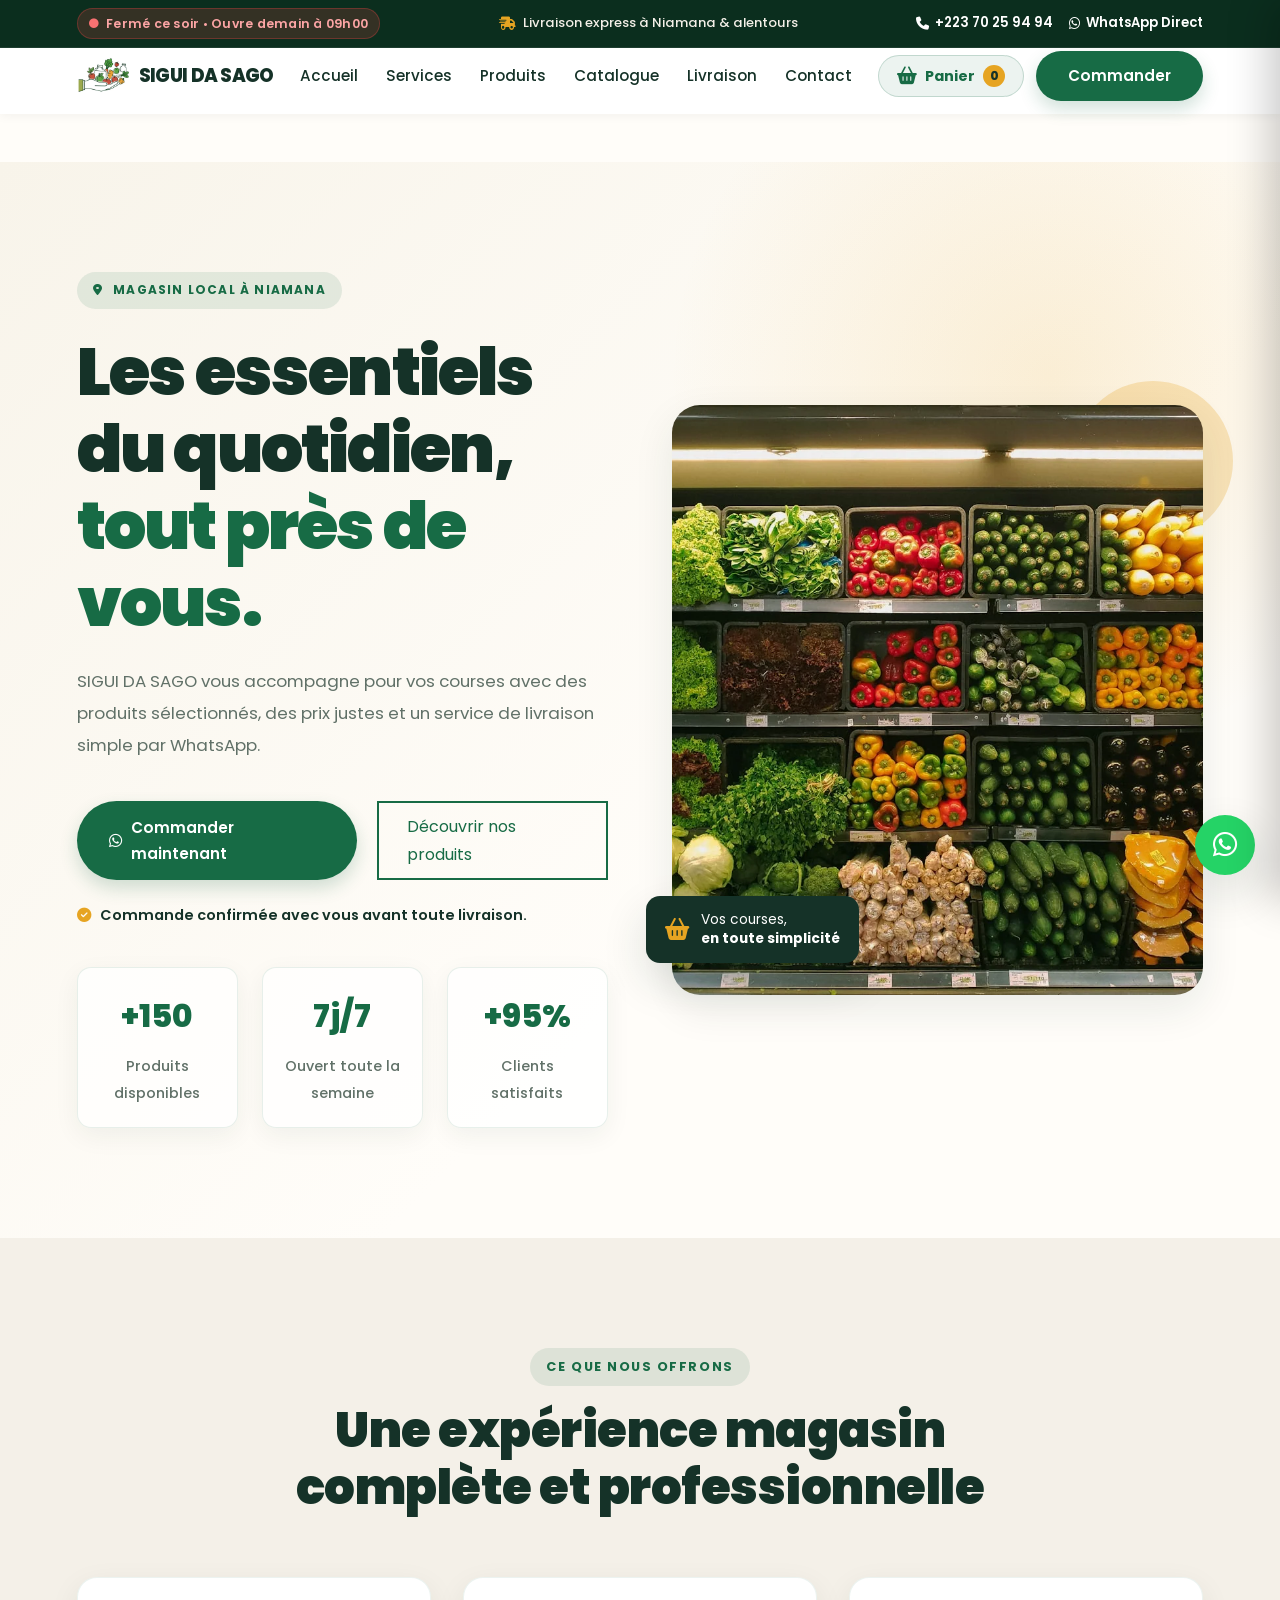
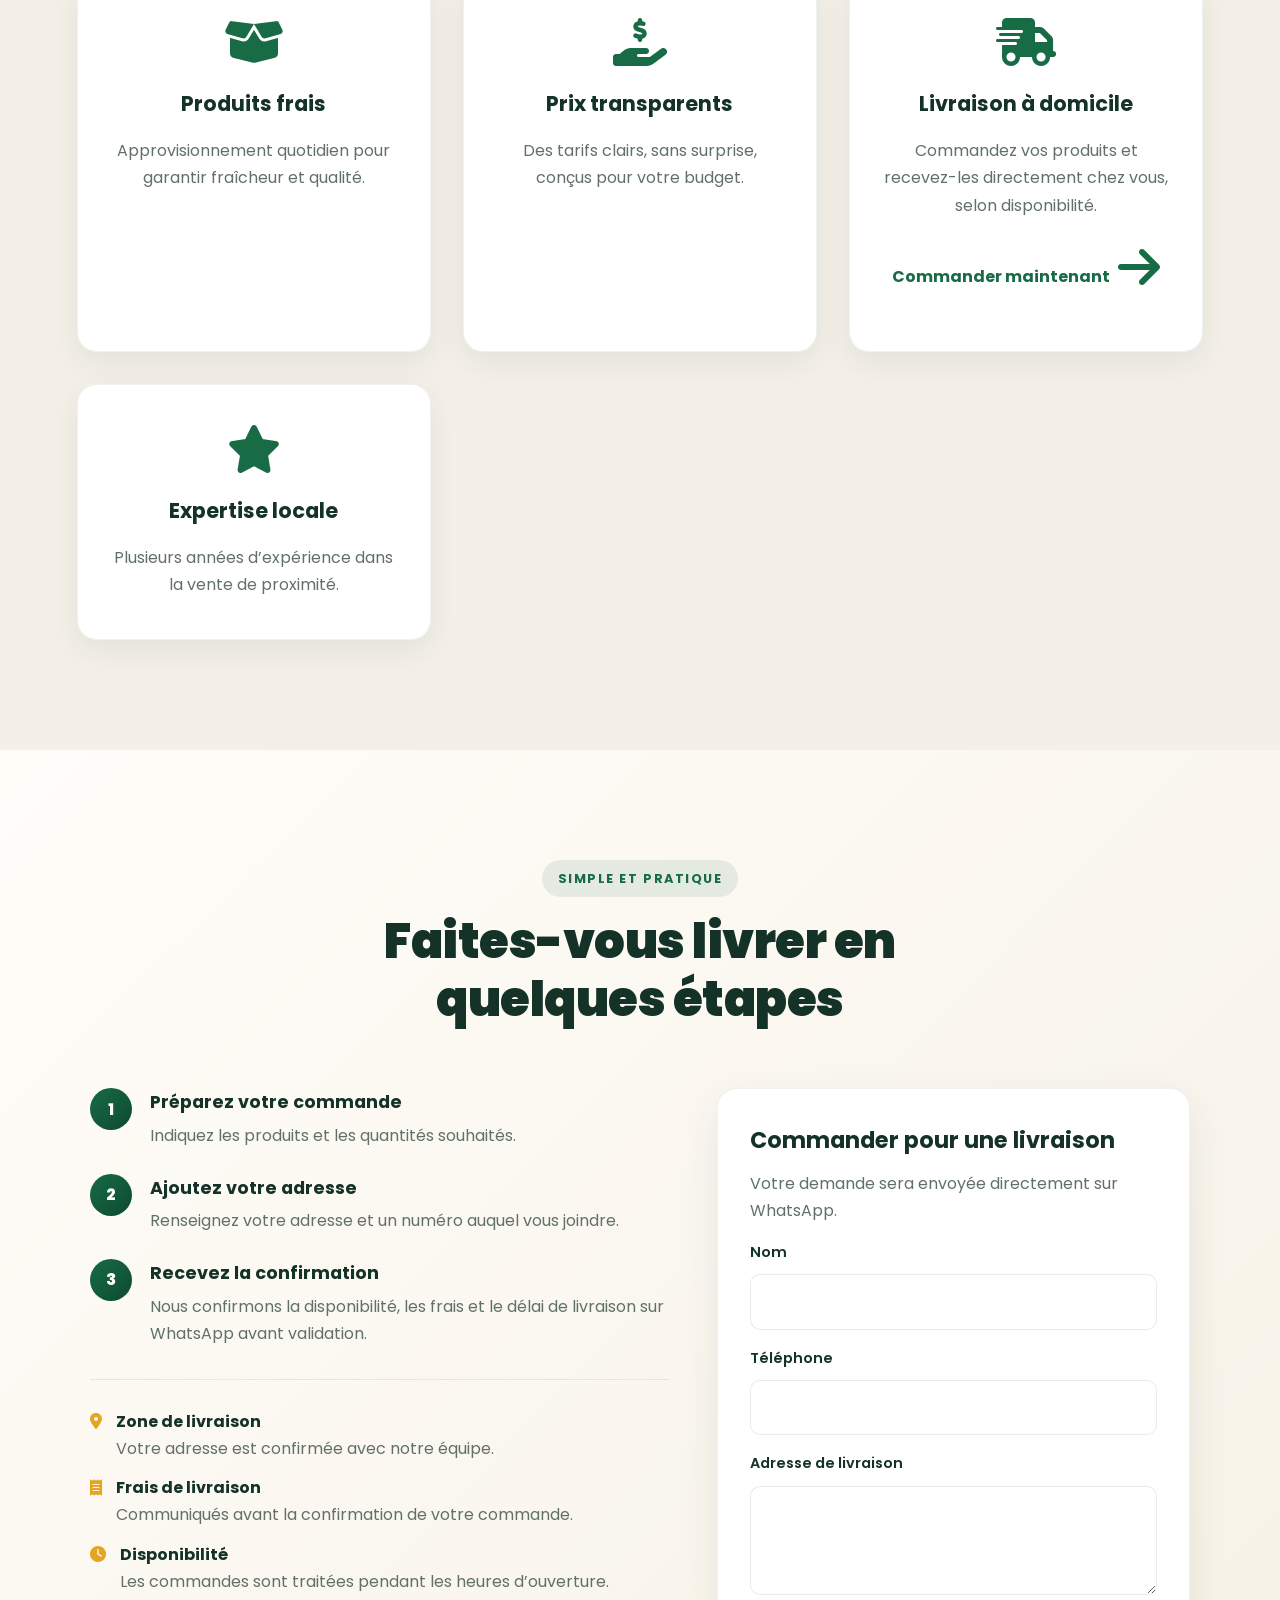
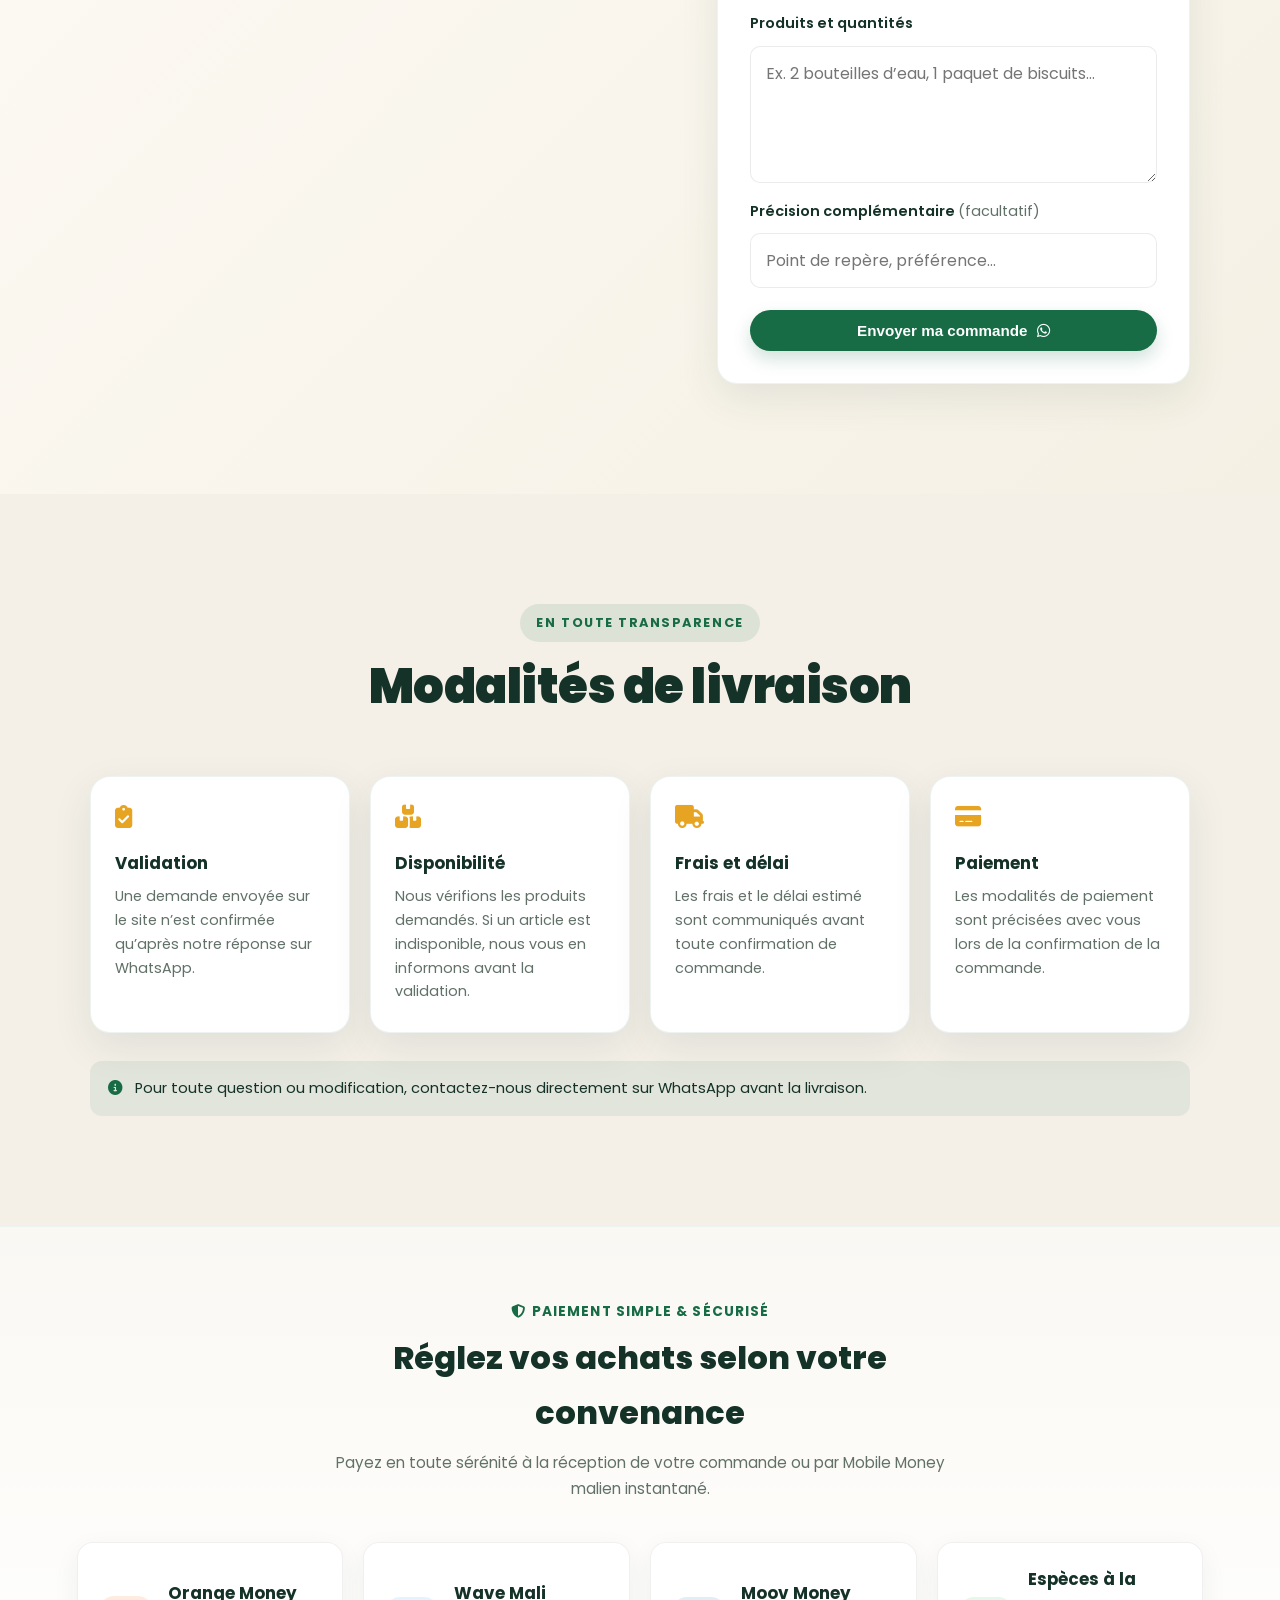
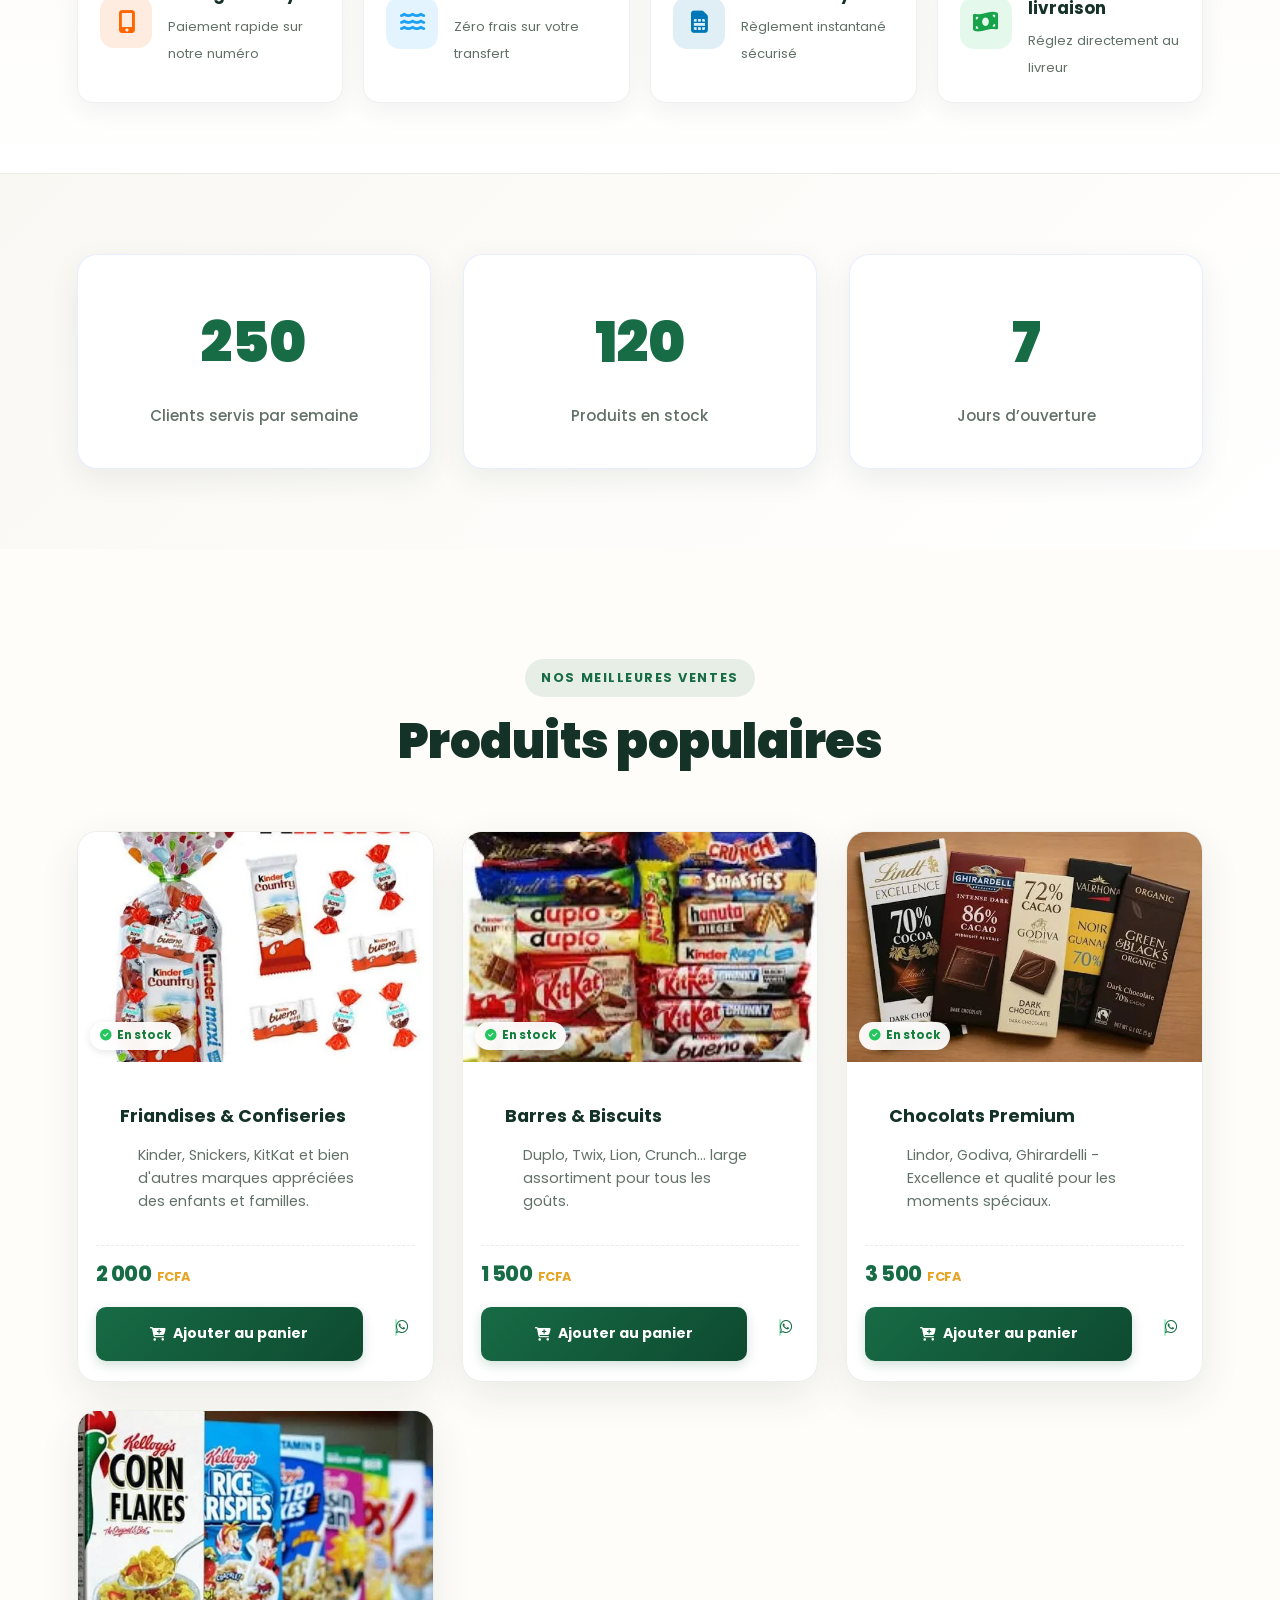
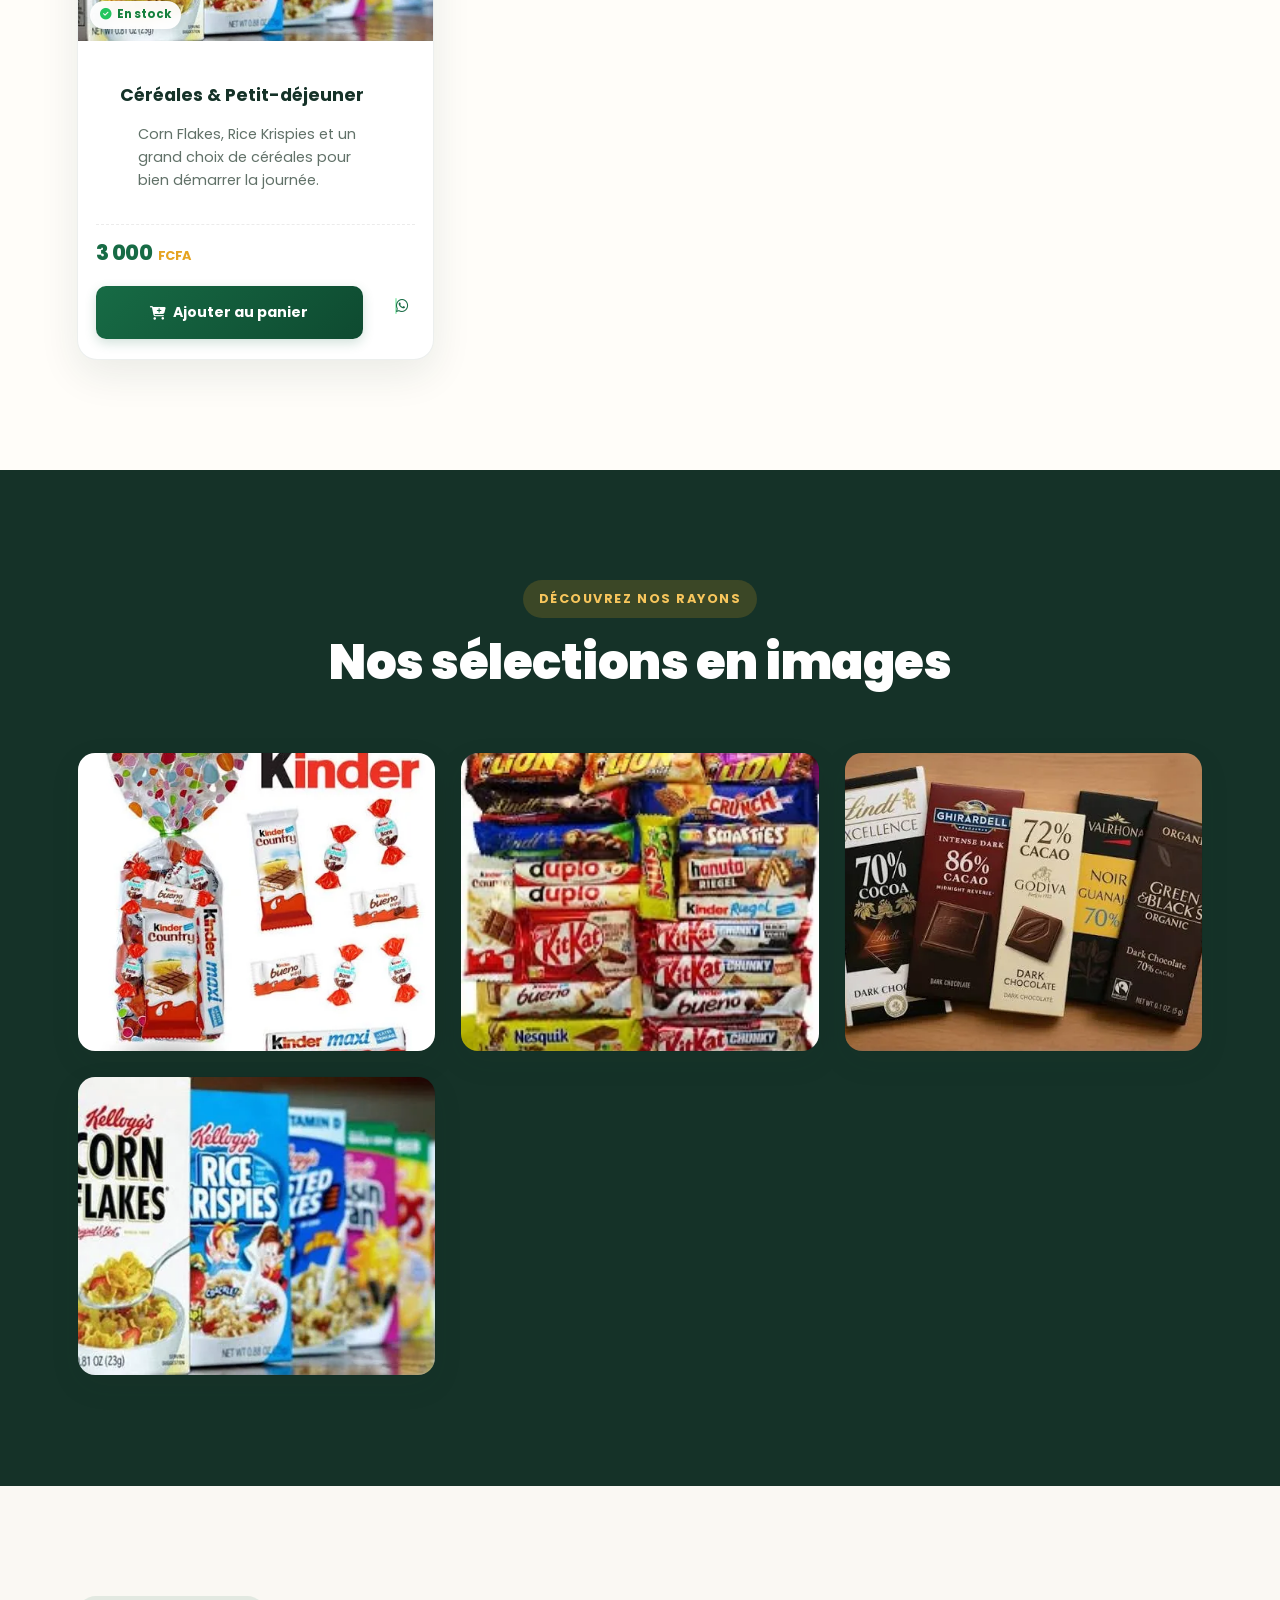
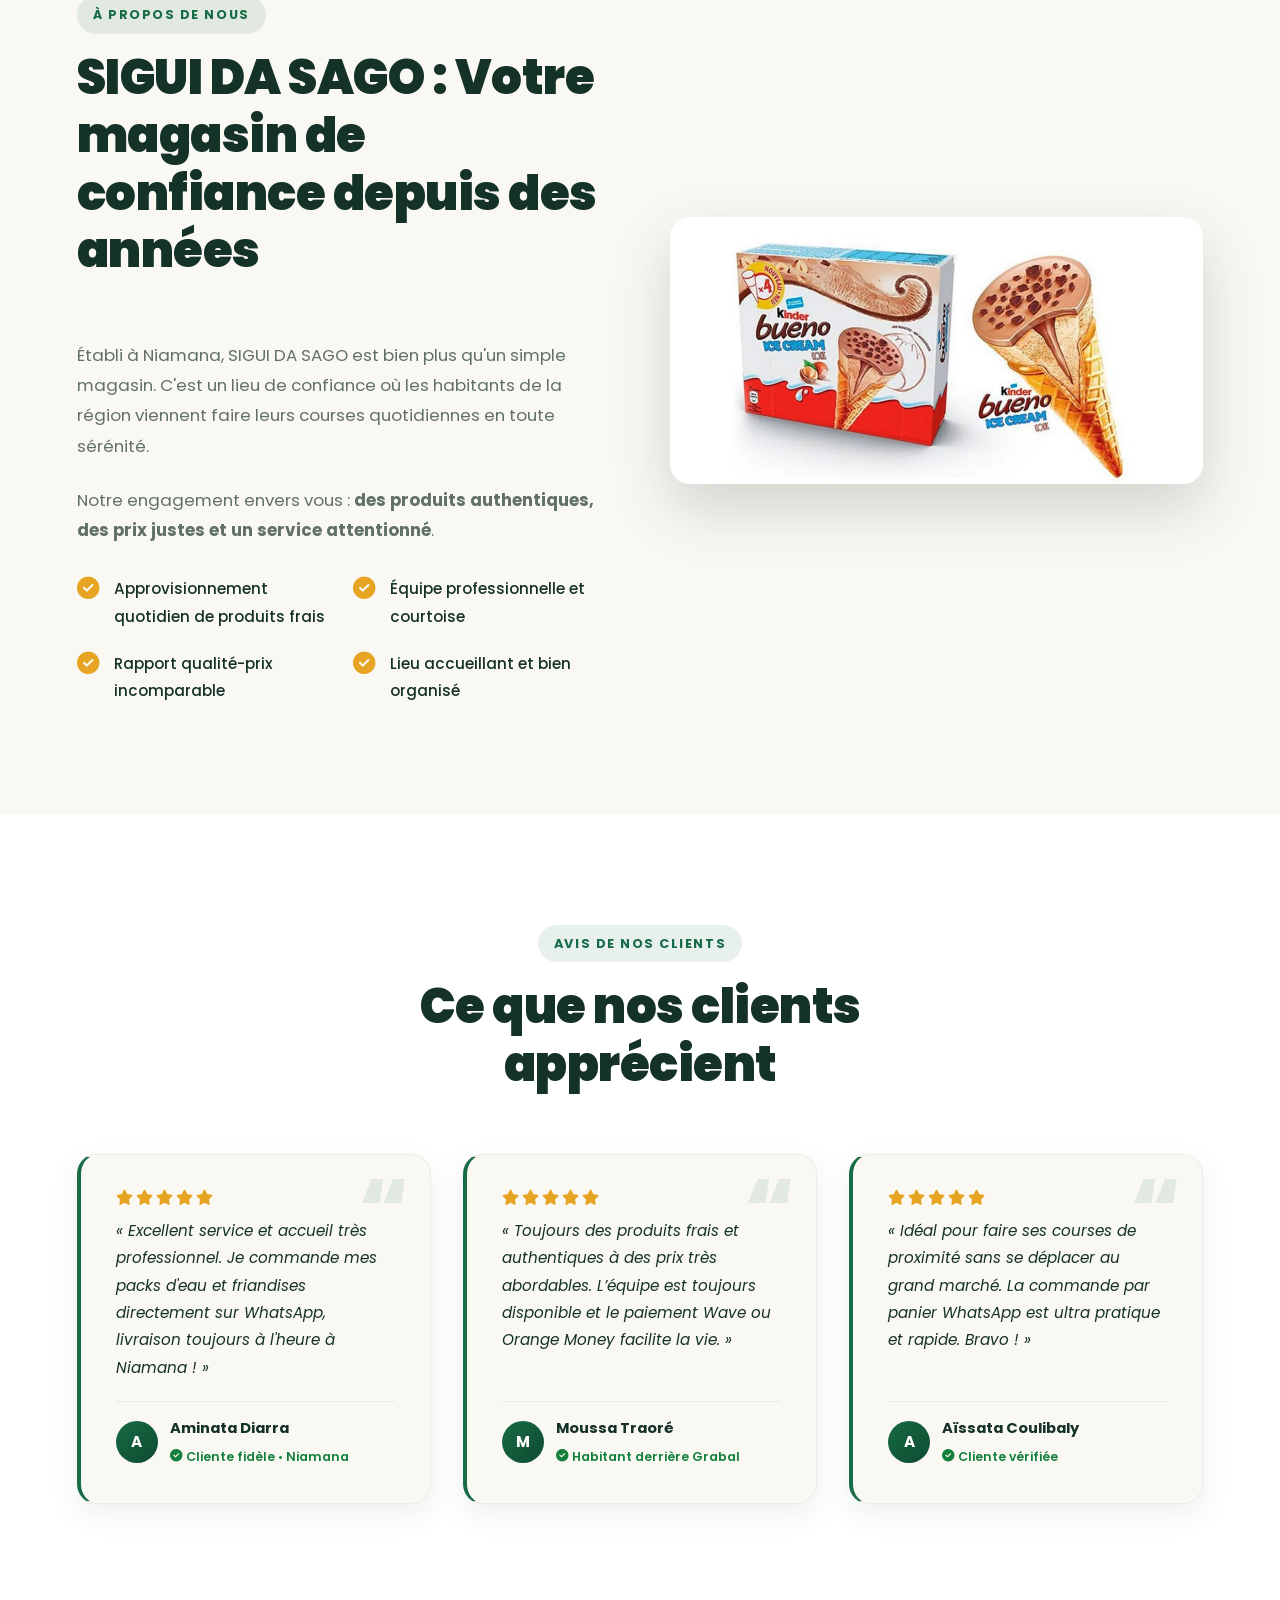
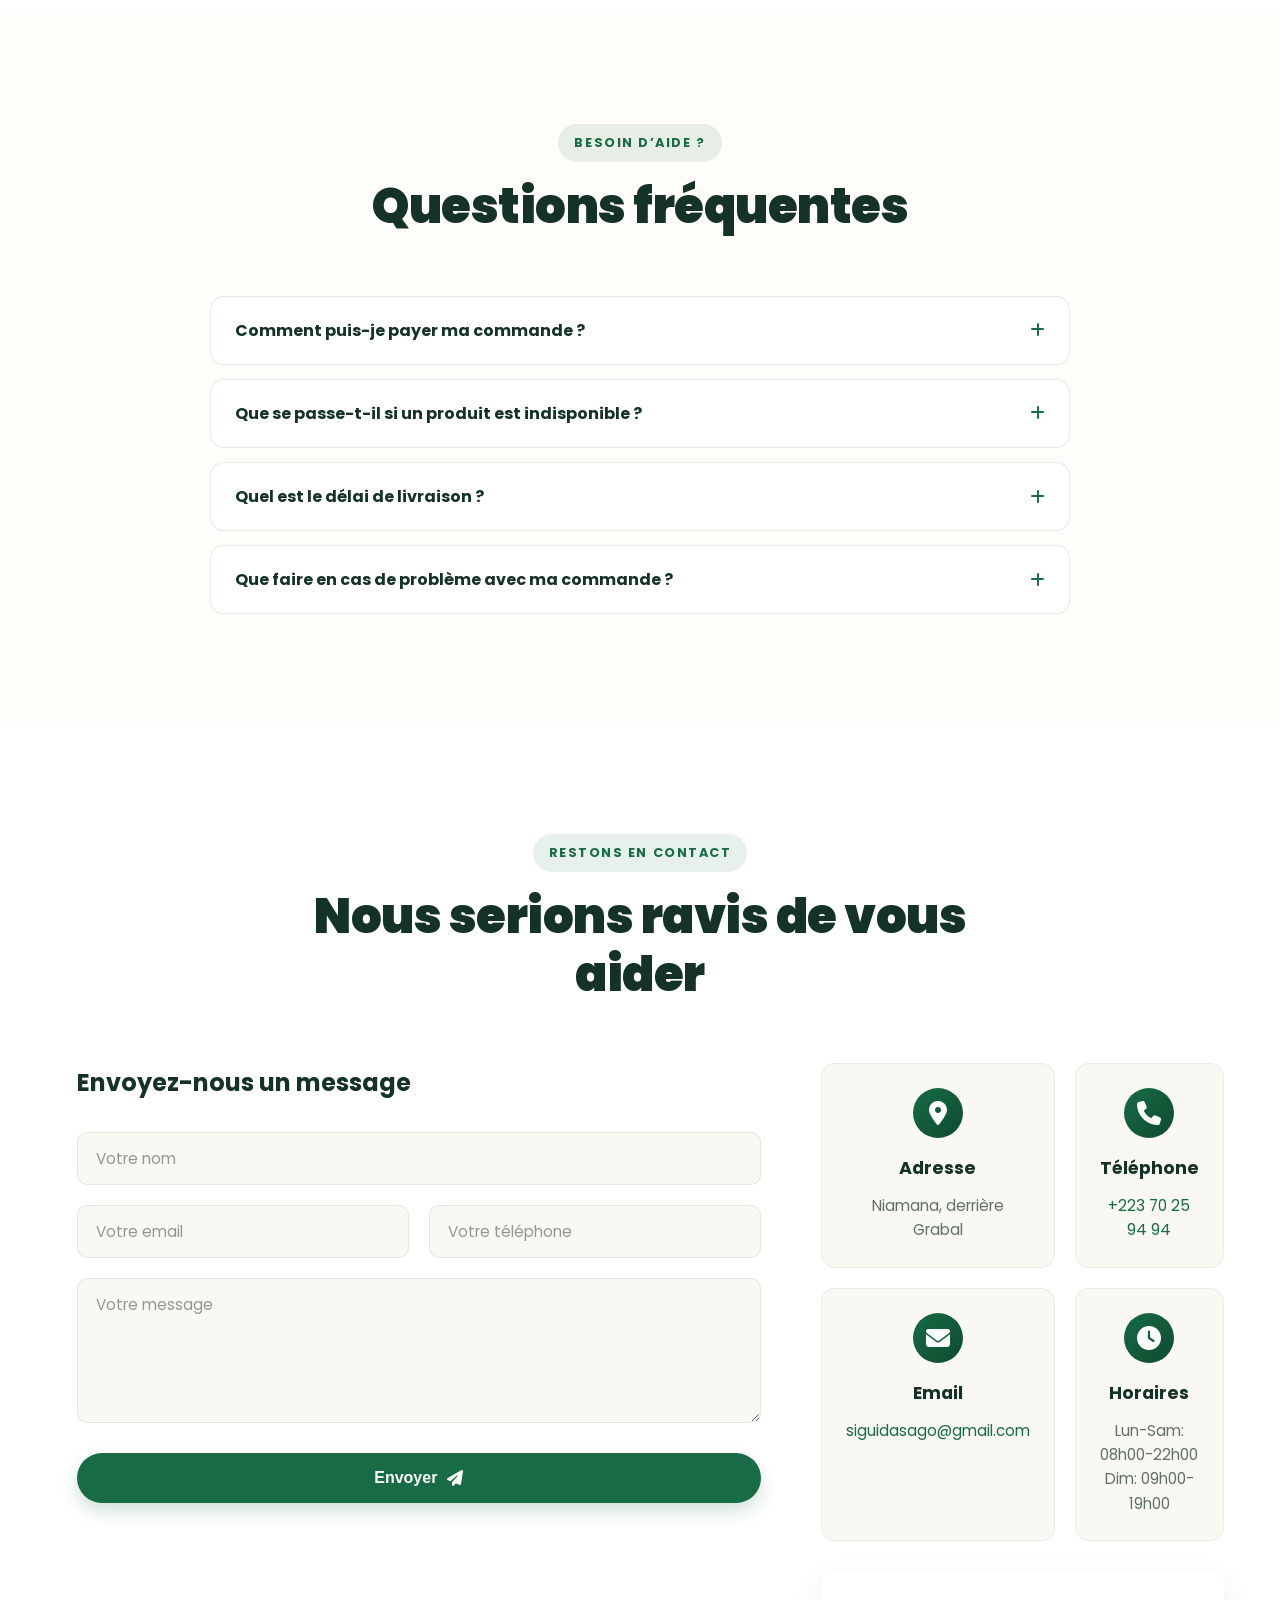
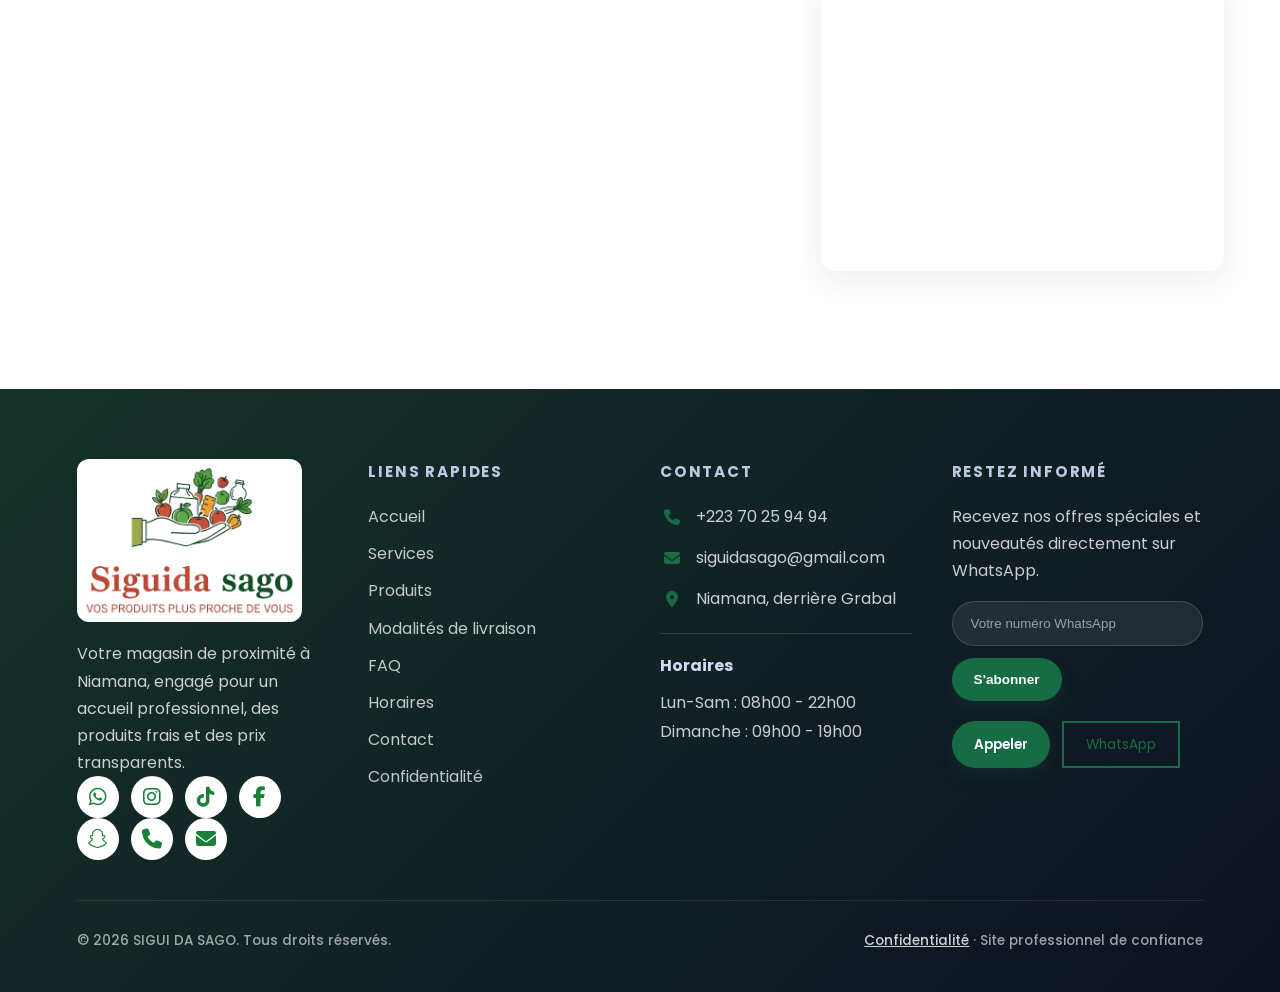
==== commit 6a202cef: "Mise à jour du site et ajout de produits" ====
--- a/index.html
+++ b/index.html
@@ -81,7 +81,23 @@
     }
     </script>
 </head>
-<body>
+<body class="has-top-bar">
+<!-- Bandeau d'annonces supérieur -->
+<div class="top-bar">
+    <div class="top-bar-inner">
+        <span class="store-status-badge open">
+            <i class="fas fa-circle" aria-hidden="true"></i> Vérification des horaires…
+        </span>
+        <span class="top-bar-promo">
+            <i class="fas fa-truck-fast" aria-hidden="true"></i> Livraison express à Niamana & alentours
+        </span>
+        <div class="top-bar-contact">
+            <a href="tel:+22370259494"><i class="fas fa-phone"></i> +223 70 25 94 94</a>
+            <a href="https://wa.me/22370259494" target="_blank" rel="noopener noreferrer"><i class="fab fa-whatsapp"></i> WhatsApp Direct</a>
+        </div>
+    </div>
+</div>
+
 <header>
     <nav class="navbar">
         <a class="brand" href="#accueil" aria-label="SIGUI DA SAGO - Accueil">
@@ -96,8 +112,15 @@
             <li><a href="#livraison">Livraison</a></li>
             <li><a href="#contact">Contact</a></li>
         </ul>
-        <a href="#livraison" class="btn header-order">Commander</a>
-        <div class="menu-btn"><i class="fas fa-bars"></i></div>
+        <div class="nav-actions">
+            <button class="cart-trigger-btn" id="cartOpenBtn" aria-label="Voir le panier">
+                <i class="fas fa-shopping-basket"></i>
+                <span>Panier</span>
+                <span class="cart-badge" id="cartBadge">0</span>
+            </button>
+            <a href="#livraison" class="btn header-order">Commander</a>
+        </div>
+        <button type="button" class="menu-btn" aria-label="Ouvrir le menu" aria-expanded="false"><i class="fas fa-bars" aria-hidden="true"></i></button>
     </nav>
 </header>
 
@@ -214,6 +237,47 @@
     <p class="terms-note"><i class="fas fa-circle-info" aria-hidden="true"></i> Pour toute question ou modification, contactez-nous directement sur WhatsApp avant la livraison.</p>
 </section>
 
+<!-- Section Modes de paiement locaux Mali -->
+<section class="payment-trust">
+    <div class="trust-container">
+        <div class="trust-header">
+            <span class="trust-eyebrow"><i class="fas fa-shield-halved" aria-hidden="true"></i> Paiement simple & sécurisé</span>
+            <h2>Réglez vos achats selon votre convenance</h2>
+            <p>Payez en toute sérénité à la réception de votre commande ou par Mobile Money malien instantané.</p>
+        </div>
+        <div class="payment-badges-grid">
+            <div class="payment-badge-card om">
+                <div class="badge-icon"><i class="fas fa-mobile-screen-button"></i></div>
+                <div class="badge-content">
+                    <h4>Orange Money</h4>
+                    <span>Paiement rapide sur notre numéro</span>
+                </div>
+            </div>
+            <div class="payment-badge-card wave">
+                <div class="badge-icon"><i class="fas fa-water"></i></div>
+                <div class="badge-content">
+                    <h4>Wave Mali</h4>
+                    <span>Zéro frais sur votre transfert</span>
+                </div>
+            </div>
+            <div class="payment-badge-card moov">
+                <div class="badge-icon"><i class="fas fa-sim-card"></i></div>
+                <div class="badge-content">
+                    <h4>Moov Money</h4>
+                    <span>Règlement instantané sécurisé</span>
+                </div>
+            </div>
+            <div class="payment-badge-card cash">
+                <div class="badge-icon"><i class="fas fa-money-bill-wave"></i></div>
+                <div class="badge-content">
+                    <h4>Espèces à la livraison</h4>
+                    <span>Réglez directement au livreur</span>
+                </div>
+            </div>
+        </div>
+    </div>
+</section>
+
 <section class="stats">
     <div class="stat-card">
         <strong class="counter" data-target="250">0</strong>
@@ -235,33 +299,104 @@
         <h2>Produits populaires</h2>
     </div>
     <div class="product-grid larger">
-        <article class="product">
-            <img src="image-produit-1.webp" alt="Friandises & Confiseries Kinder" loading="lazy" decoding="async">
-            <span class="product-label">À partager</span>
-            <h3>Friandises & Confiseries</h3>
-            <p>Kinder, Snickers, KitKat et bien d'autres marques appréciées des enfants et familles.</p>
-            <a href="#livraison">Ajouter à ma commande <i class="fas fa-arrow-right" aria-hidden="true"></i></a>
+        <!-- Produit 1 -->
+        <article class="product" data-id="pop-1" data-name="Friandises & Confiseries" data-price="2000" data-img="image-produit-1.webp" data-category="Friandises" data-badge="À partager">
+            <div class="product-media">
+                <img src="image-produit-1.webp" alt="Friandises & Confiseries Kinder" loading="lazy" decoding="async">
+                <span class="product-label">À partager</span>
+                <span class="stock-pill in-stock"><i class="fas fa-check-circle"></i> En stock</span>
+                <button type="button" class="btn-quick-preview" title="Aperçu rapide" aria-label="Aperçu rapide"><i class="fas fa-eye"></i></button>
+            </div>
+            <div class="product-info">
+                <h3>Friandises & Confiseries</h3>
+                <p>Kinder, Snickers, KitKat et bien d'autres marques appréciées des enfants et familles.</p>
+                <div class="product-price-row">
+                    <div class="price-val">2 000 <small>FCFA</small></div>
+                </div>
+                <div class="product-actions-row">
+                    <button type="button" class="btn-add-cart" data-id="pop-1" data-name="Friandises & Confiseries" data-price="2000" data-img="image-produit-1.webp">
+                        <i class="fas fa-cart-plus"></i> Ajouter au panier
+                    </button>
+                    <a href="https://wa.me/22370259494?text=Bonjour%20SIGUI%20DA%20SAGO%2C%20je%20souhaite%20commander%20%3A%20Friandises%20%26%20Confiseries%20(2%20000%20FCFA)" target="_blank" rel="noopener noreferrer" class="btn-direct-wa" title="Commander direct sur WhatsApp" aria-label="Commander direct sur WhatsApp">
+                        <i class="fab fa-whatsapp"></i>
+                    </a>
+                </div>
+            </div>
         </article>
-        <article class="product">
-            <img src="image-produit-2.webp" alt="Barres & Biscuits variés" loading="lazy" decoding="async">
-            <span class="product-label">Les incontournables</span>
-            <h3>Barres & Biscuits</h3>
-            <p>Duplo, Twix, Lion, Crunch... large assortiment pour tous les goûts.</p>
-            <a href="#livraison">Ajouter à ma commande <i class="fas fa-arrow-right" aria-hidden="true"></i></a>
+
+        <!-- Produit 2 -->
+        <article class="product" data-id="pop-2" data-name="Barres & Biscuits variés" data-price="1500" data-img="image-produit-2.webp" data-category="Biscuits" data-badge="Les incontournables">
+            <div class="product-media">
+                <img src="image-produit-2.webp" alt="Barres & Biscuits variés" loading="lazy" decoding="async">
+                <span class="product-label">Les incontournables</span>
+                <span class="stock-pill in-stock"><i class="fas fa-check-circle"></i> En stock</span>
+                <button type="button" class="btn-quick-preview" title="Aperçu rapide" aria-label="Aperçu rapide"><i class="fas fa-eye"></i></button>
+            </div>
+            <div class="product-info">
+                <h3>Barres & Biscuits</h3>
+                <p>Duplo, Twix, Lion, Crunch... large assortiment pour tous les goûts.</p>
+                <div class="product-price-row">
+                    <div class="price-val">1 500 <small>FCFA</small></div>
+                </div>
+                <div class="product-actions-row">
+                    <button type="button" class="btn-add-cart" data-id="pop-2" data-name="Barres & Biscuits variés" data-price="1500" data-img="image-produit-2.webp">
+                        <i class="fas fa-cart-plus"></i> Ajouter au panier
+                    </button>
+                    <a href="https://wa.me/22370259494?text=Bonjour%20SIGUI%20DA%20SAGO%2C%20je%20souhaite%20commander%20%3A%20Barres%20%26%20Biscuits%20(1%20500%20FCFA)" target="_blank" rel="noopener noreferrer" class="btn-direct-wa" title="Commander direct sur WhatsApp" aria-label="Commander direct sur WhatsApp">
+                        <i class="fab fa-whatsapp"></i>
+                    </a>
+                </div>
+            </div>
         </article>
-        <article class="product">
-            <img src="image-produit-3.webp" alt="Chocolats Premium Ghirardelli" loading="lazy" decoding="async">
-            <span class="product-label">Sélection premium</span>
-            <h3>Chocolats Premium</h3>
-            <p>Lindor, Godiva, Ghirardelli - Excellence et qualité pour les moments spéciaux.</p>
-            <a href="#livraison">Ajouter à ma commande <i class="fas fa-arrow-right" aria-hidden="true"></i></a>
+
+        <!-- Produit 3 -->
+        <article class="product" data-id="pop-3" data-name="Chocolats Premium" data-price="3500" data-img="image-produit-3.webp" data-category="Chocolats" data-badge="Sélection premium">
+            <div class="product-media">
+                <img src="image-produit-3.webp" alt="Chocolats Premium Ghirardelli" loading="lazy" decoding="async">
+                <span class="product-label">Sélection premium</span>
+                <span class="stock-pill in-stock"><i class="fas fa-check-circle"></i> En stock</span>
+                <button type="button" class="btn-quick-preview" title="Aperçu rapide" aria-label="Aperçu rapide"><i class="fas fa-eye"></i></button>
+            </div>
+            <div class="product-info">
+                <h3>Chocolats Premium</h3>
+                <p>Lindor, Godiva, Ghirardelli - Excellence et qualité pour les moments spéciaux.</p>
+                <div class="product-price-row">
+                    <div class="price-val">3 500 <small>FCFA</small></div>
+                </div>
+                <div class="product-actions-row">
+                    <button type="button" class="btn-add-cart" data-id="pop-3" data-name="Chocolats Premium" data-price="3500" data-img="image-produit-3.webp">
+                        <i class="fas fa-cart-plus"></i> Ajouter au panier
+                    </button>
+                    <a href="https://wa.me/22370259494?text=Bonjour%20SIGUI%20DA%20SAGO%2C%20je%20souhaite%20commander%20%3A%20Chocolats%20Premium%20(3%20500%20FCFA)" target="_blank" rel="noopener noreferrer" class="btn-direct-wa" title="Commander direct sur WhatsApp" aria-label="Commander direct sur WhatsApp">
+                        <i class="fab fa-whatsapp"></i>
+                    </a>
+                </div>
+            </div>
         </article>
-        <article class="product">
-            <img src="image-produit-4.webp" alt="Céréales & Petit-déjeuner Kellogg's" loading="lazy" decoding="async">
-            <span class="product-label">Pour le petit-déjeuner</span>
-            <h3>Céréales & Petit-déjeuner</h3>
-            <p>Corn Flakes, Rice Krispies et un grand choix de céréales pour bien démarrer la journée.</p>
-            <a href="#livraison">Ajouter à ma commande <i class="fas fa-arrow-right" aria-hidden="true"></i></a>
+
+        <!-- Produit 4 -->
+        <article class="product" data-id="pop-4" data-name="Céréales & Petit-déjeuner" data-price="3000" data-img="image-produit-4.webp" data-category="Petit-déjeuner" data-badge="Pour le petit-déjeuner">
+            <div class="product-media">
+                <img src="image-produit-4.webp" alt="Céréales & Petit-déjeuner Kellogg's" loading="lazy" decoding="async">
+                <span class="product-label">Pour le petit-déjeuner</span>
+                <span class="stock-pill in-stock"><i class="fas fa-check-circle"></i> En stock</span>
+                <button type="button" class="btn-quick-preview" title="Aperçu rapide" aria-label="Aperçu rapide"><i class="fas fa-eye"></i></button>
+            </div>
+            <div class="product-info">
+                <h3>Céréales & Petit-déjeuner</h3>
+                <p>Corn Flakes, Rice Krispies et un grand choix de céréales pour bien démarrer la journée.</p>
+                <div class="product-price-row">
+                    <div class="price-val">3 000 <small>FCFA</small></div>
+                </div>
+                <div class="product-actions-row">
+                    <button type="button" class="btn-add-cart" data-id="pop-4" data-name="Céréales & Petit-déjeuner" data-price="3000" data-img="image-produit-4.webp">
+                        <i class="fas fa-cart-plus"></i> Ajouter au panier
+                    </button>
+                    <a href="https://wa.me/22370259494?text=Bonjour%20SIGUI%20DA%20SAGO%2C%20je%20souhaite%20commander%20%3A%20C%C3%A9r%C3%A9ales%20%26%20Petit-d%C3%A9jeuner%20(3%20000%20FCFA)" target="_blank" rel="noopener noreferrer" class="btn-direct-wa" title="Commander direct sur WhatsApp" aria-label="Commander direct sur WhatsApp">
+                        <i class="fab fa-whatsapp"></i>
+                    </a>
+                </div>
+            </div>
         </article>
     </div>
 </section>
@@ -317,21 +452,48 @@
 
 <section class="testimonials">
     <div class="section-head">
-        <span>Avis clients</span>
+        <span>Avis de nos clients</span>
         <h2>Ce que nos clients apprécient</h2>
     </div>
     <div class="testimonial-grid">
         <div class="testimonial-card">
-            <p>« Excellent service et accueil très professionnel. Je recommande SIGUI DA SAGO. »</p>
-            <span>— Aminata</span>
+            <div class="testimonial-rating">
+                <i class="fas fa-star"></i><i class="fas fa-star"></i><i class="fas fa-star"></i><i class="fas fa-star"></i><i class="fas fa-star"></i>
+            </div>
+            <p>« Excellent service et accueil très professionnel. Je commande mes packs d'eau et friandises directement sur WhatsApp, livraison toujours à l'heure à Niamana ! »</p>
+            <div class="testimonial-author">
+                <div class="author-avatar">A</div>
+                <div class="author-meta">
+                    <strong>Aminata Diarra</strong>
+                    <span><i class="fas fa-circle-check"></i> Cliente fidèle • Niamana</span>
+                </div>
+            </div>
         </div>
         <div class="testimonial-card">
-            <p>« Toujours des produits frais à des prix intéressants. L’équipe est très disponible. »</p>
-            <span>— Moussa</span>
+            <div class="testimonial-rating">
+                <i class="fas fa-star"></i><i class="fas fa-star"></i><i class="fas fa-star"></i><i class="fas fa-star"></i><i class="fas fa-star"></i>
+            </div>
+            <p>« Toujours des produits frais et authentiques à des prix très abordables. L’équipe est toujours disponible et le paiement Wave ou Orange Money facilite la vie. »</p>
+            <div class="testimonial-author">
+                <div class="author-avatar">M</div>
+                <div class="author-meta">
+                    <strong>Moussa Traoré</strong>
+                    <span><i class="fas fa-circle-check"></i> Habitant derrière Grabal</span>
+                </div>
+            </div>
         </div>
         <div class="testimonial-card">
-            <p>« Idéal pour faire ses courses près de chez soi. Service rapide et fiable. »</p>
-            <span>— Aïssata</span>
+            <div class="testimonial-rating">
+                <i class="fas fa-star"></i><i class="fas fa-star"></i><i class="fas fa-star"></i><i class="fas fa-star"></i><i class="fas fa-star"></i>
+            </div>
+            <p>« Idéal pour faire ses courses de proximité sans se déplacer au grand marché. La commande par panier WhatsApp est ultra pratique et rapide. Bravo ! »</p>
+            <div class="testimonial-author">
+                <div class="author-avatar">A</div>
+                <div class="author-meta">
+                    <strong>Aïssata Coulibaly</strong>
+                    <span><i class="fas fa-circle-check"></i> Cliente vérifiée</span>
+                </div>
+            </div>
         </div>
     </div>
 </section>
@@ -583,4 +745,125 @@
     <i class="fab fa-whatsapp" aria-hidden="true"></i>
 </a>
 
+<!-- TIROIR DE PANIER (DRAWER) -->
+<div class="cart-overlay" id="cartOverlay"></div>
+<aside class="cart-drawer" id="cartDrawer" aria-label="Mon Panier">
+    <div class="cart-drawer-header">
+        <div class="cart-drawer-title">
+            <i class="fas fa-shopping-basket"></i>
+            <h3>Mon Panier</h3>
+            <span class="cart-drawer-count" id="drawerCartCount">(0 article)</span>
+        </div>
+        <button class="cart-drawer-close" id="cartCloseBtn" aria-label="Fermer le panier">
+            <i class="fas fa-times"></i>
+        </button>
+    </div>
+    <div class="cart-drawer-body" id="cartItemsList">
+        <!-- Rempli dynamiquement par JS -->
+    </div>
+    <div class="cart-drawer-footer" id="cartDrawerFooter">
+        <div class="cart-summary">
+            <div class="summary-line">
+                <span>Sous-total</span>
+                <strong id="cartSubtotal">0 FCFA</strong>
+            </div>
+            <div class="summary-line">
+                <span>Livraison</span>
+                <span class="delivery-badge-calc">Confirmé sur WhatsApp</span>
+            </div>
+            <div class="summary-line total-line">
+                <span>Total estimé</span>
+                <strong id="cartTotal">0 FCFA</strong>
+            </div>
+        </div>
+        <div class="cart-checkout-form">
+            <div class="checkout-input-group">
+                <input type="text" id="cartCustomerName" placeholder="Votre nom complet *" required>
+            </div>
+            <div class="checkout-input-group">
+                <input type="tel" id="cartCustomerPhone" placeholder="Téléphone WhatsApp *" required>
+            </div>
+            <div class="checkout-input-group">
+                <input type="text" id="cartCustomerAddress" placeholder="Lieu ou repère à Niamana *" required>
+            </div>
+            <div class="checkout-input-group">
+                <input type="text" id="cartCustomerNote" placeholder="Note facultative (ex. monnaie sur 5000...)">
+            </div>
+            <button type="button" class="btn btn-whatsapp-checkout" id="cartCheckoutBtn">
+                <i class="fab fa-whatsapp"></i> Commander sur WhatsApp
+            </button>
+            <button type="button" class="btn-clear-cart" id="clearCartBtn">
+                <i class="fas fa-trash-alt"></i> Vider le panier
+            </button>
+        </div>
+    </div>
+</aside>
+
+<!-- MODAL APERÇU RAPIDE (QUICK VIEW) -->
+<div class="modal-overlay" id="quickViewOverlay"></div>
+<div class="product-modal" id="quickViewModal" role="dialog" aria-modal="true" aria-hidden="true">
+    <button class="modal-close" id="modalCloseBtn" aria-label="Fermer l'aperçu"><i class="fas fa-times"></i></button>
+    <div class="modal-grid">
+        <div class="modal-img-col">
+            <img id="modalProductImg" src="logo-mark.webp" alt="">
+            <span class="modal-badge" id="modalProductBadge">En stock</span>
+        </div>
+        <div class="modal-info-col">
+            <span class="modal-category" id="modalProductCategory">Épicerie</span>
+            <h3 id="modalProductTitle">Titre du produit</h3>
+            <div class="modal-price" id="modalProductPrice">2 000 FCFA</div>
+            <p class="modal-desc" id="modalProductDesc">Description détaillée du produit.</p>
+            <div class="modal-stock-status"><i class="fas fa-check-circle"></i> Disponible au magasin de Niamana</div>
+            <div class="modal-qty-row">
+                <span>Quantité :</span>
+                <div class="qty-selector">
+                    <button type="button" id="modalQtyMinus" aria-label="Moins">-</button>
+                    <input type="number" id="modalQtyInput" value="1" min="1" max="50" aria-label="Quantité">
+                    <button type="button" id="modalQtyPlus" aria-label="Plus">+</button>
+                </div>
+            </div>
+            <div class="modal-actions">
+                <button type="button" class="btn btn-modal-add" id="modalAddToCartBtn">
+                    <i class="fas fa-cart-plus"></i> Ajouter au panier
+                </button>
+                <a id="modalDirectWaBtn" href="#" target="_blank" rel="noopener noreferrer" class="btn-secondary btn-modal-wa">
+                    <i class="fab fa-whatsapp"></i> WhatsApp direct
+                </a>
+            </div>
+        </div>
+    </div>
+</div>
+
+<!-- BARRE DE NAVIGATION MOBILE AU POUCE -->
+<nav class="mobile-bottom-bar" aria-label="Navigation mobile">
+    <a href="#accueil" class="bottom-nav-item active">
+        <i class="fas fa-home"></i>
+        <span>Accueil</span>
+    </a>
+    <a href="catalogue.html" class="bottom-nav-item">
+        <i class="fas fa-store"></i>
+        <span>Catalogue</span>
+    </a>
+    <button type="button" class="bottom-nav-item cart-bottom-btn" id="mobileCartBtn" aria-label="Panier">
+        <div class="bottom-cart-icon">
+            <i class="fas fa-shopping-basket"></i>
+            <span class="bottom-cart-badge" id="mobileCartBadge">0</span>
+        </div>
+        <span>Panier</span>
+    </button>
+    <a href="https://wa.me/22370259494" target="_blank" rel="noopener noreferrer" class="bottom-nav-item wa-item" aria-label="WhatsApp">
+        <i class="fab fa-whatsapp"></i>
+        <span>WhatsApp</span>
+    </a>
+    <a href="tel:+22370259494" class="bottom-nav-item" aria-label="Téléphone">
+        <i class="fas fa-phone"></i>
+        <span>Appel</span>
+    </a>
+</nav>
+
+<!-- CONTENEUR DES TOASTS -->
+<div class="toast-container" id="toastContainer" aria-live="polite"></div>
+
 <script src="site.js" defer></script>
+</body>
+</html>
--- a/site.css
+++ b/site.css
@@ -1955,6 +1955,8 @@
    PAGE CATALOGUE PRODUITS
 ================================= */
 .catalog-page{ background:#fdfbf7; }
+.catalog-page .catalog-card-price-row,
+.catalog-page .modal-price{ display:none; }
 
 .catalog-hero{
     margin-top:76px;
@@ -2124,6 +2126,13 @@
     flex-grow:1;
 }
 
+.catalog-price-on-request{
+    color:var(--primary);
+    font-weight:700;
+    font-size:.92rem;
+    margin:0 0 16px;
+}
+
 .catalog-card-btn{
     width:100%;
     padding:12px 18px;
@@ -2178,3 +2187,1323 @@
     .catalog-grid{ grid-template-columns:repeat(auto-fill, minmax(240px, 1fr)); gap:20px; }
     .filter-btn{ padding:8px 16px; font-size:.82rem; }
 }
+
+/* ==========================================================================
+   REFONTE COMPLÈTE : TOP BAR, PANIER WHATSAPP, MODAL, MOBILE BAR, PAIEMENTS
+   ========================================================================== */
+
+/* --- BANDEAU D'ANNONCES SUPÉRIEUR (TOP BAR) --- */
+.top-bar{
+    background:#0b2e1e;
+    color:rgba(255,255,255,.92);
+    font-size:.82rem;
+    padding:8px 6%;
+    border-bottom:1px solid rgba(255,255,255,.08);
+    position:relative;
+    z-index:1001;
+}
+
+.top-bar-inner{
+    max-width:var(--max-width);
+    margin:0 auto;
+    display:flex;
+    justify-content:space-between;
+    align-items:center;
+    gap:16px;
+    flex-wrap:wrap;
+}
+
+.store-status-badge{
+    display:inline-flex;
+    align-items:center;
+    gap:7px;
+    padding:4px 11px;
+    border-radius:20px;
+    font-weight:600;
+    font-size:.78rem;
+    letter-spacing:.02em;
+    background:rgba(255,255,255,.1);
+    transition:var(--transition);
+}
+
+.store-status-badge i{
+    font-size:.6rem;
+}
+
+.store-status-badge.open{
+    background:rgba(34,197,94,.18);
+    color:#4ade80;
+    border:1px solid rgba(74,222,128,.3);
+}
+
+.store-status-badge.open i{
+    color:#4ade80;
+    animation:pulseDot 1.8s infinite;
+}
+
+.store-status-badge.closed{
+    background:rgba(239,68,68,.18);
+    color:#fca5a5;
+    border:1px solid rgba(239,68,68,.3);
+}
+
+.store-status-badge.closed i{
+    color:#f87171;
+}
+
+@keyframes pulseDot{
+    0%, 100%{ opacity:1; transform:scale(1); }
+    50%{ opacity:.4; transform:scale(.85); }
+}
+
+.top-bar-promo{
+    display:inline-flex;
+    align-items:center;
+    gap:8px;
+    color:#f4f0e8;
+    font-weight:500;
+}
+
+.top-bar-promo i{
+    color:var(--accent);
+}
+
+.top-bar-contact{
+    display:inline-flex;
+    align-items:center;
+    gap:16px;
+}
+
+.top-bar-contact a{
+    color:white;
+    font-weight:600;
+    display:inline-flex;
+    align-items:center;
+    gap:6px;
+    transition:var(--transition);
+}
+
+.top-bar-contact a:hover{
+    color:var(--accent);
+}
+
+/* Header adjust when top bar is present */
+body.has-top-bar header{
+    top:38px;
+}
+
+@media (max-width:900px){
+    .top-bar-inner{
+        justify-content:center;
+        text-align:center;
+        gap:8px;
+    }
+    .top-bar-contact{
+        display:none;
+    }
+    body.has-top-bar header{
+        top:36px;
+    }
+}
+
+/* --- BOUTON PANIER DANS LA NAVBAR --- */
+.cart-trigger-btn{
+    background:rgba(23,107,69,.08);
+    border:1.5px solid rgba(23,107,69,.2);
+    color:var(--primary);
+    padding:9px 18px;
+    border-radius:50px;
+    font-family:inherit;
+    font-weight:700;
+    font-size:.9rem;
+    display:inline-flex;
+    align-items:center;
+    gap:8px;
+    cursor:pointer;
+    transition:var(--transition);
+    position:relative;
+}
+
+.cart-trigger-btn:hover{
+    background:var(--primary);
+    color:white;
+    border-color:var(--primary);
+    transform:translateY(-1px);
+    box-shadow:0 6px 18px rgba(23,107,69,.22);
+}
+
+.cart-trigger-btn i{
+    font-size:1.1rem;
+}
+
+.cart-badge{
+    background:var(--accent);
+    color:var(--dark);
+    font-size:.75rem;
+    font-weight:800;
+    width:22px;
+    height:22px;
+    border-radius:50%;
+    display:grid;
+    place-items:center;
+    line-height:1;
+    transition:transform .2s ease;
+}
+
+.cart-badge.bump{
+    animation:badgeBump .4s ease;
+}
+
+@keyframes badgeBump{
+    0%{ transform:scale(1); }
+    50%{ transform:scale(1.35); }
+    100%{ transform:scale(1); }
+}
+
+/* --- TIROIR DE PANIER OFF-CANVAS (DRAWER) --- */
+.cart-overlay{
+    position:fixed;
+    inset:0;
+    background:rgba(14,46,33,.55);
+    backdrop-filter:blur(4px);
+    z-index:2000;
+    opacity:0;
+    visibility:hidden;
+    transition:opacity .35s ease, visibility .35s ease;
+}
+
+.cart-overlay.active{
+    opacity:1;
+    visibility:visible;
+}
+
+.cart-drawer{
+    position:fixed;
+    top:0;
+    right:0;
+    bottom:0;
+    width:100%;
+    max-width:440px;
+    background:#ffffff;
+    z-index:2001;
+    box-shadow:-10px 0 40px rgba(0,0,0,.22);
+    display:flex;
+    flex-direction:column;
+    transform:translateX(100%);
+    transition:transform .35s cubic-bezier(.4, 0, .2, 1);
+}
+
+.cart-drawer.active{
+    transform:translateX(0);
+}
+
+.cart-drawer-header{
+    padding:20px 24px;
+    background:#faf8f3;
+    border-bottom:1px solid rgba(23,107,69,.12);
+    display:flex;
+    justify-content:space-between;
+    align-items:center;
+}
+
+.cart-drawer-title{
+    display:flex;
+    align-items:center;
+    gap:10px;
+    color:var(--primary-dark);
+}
+
+.cart-drawer-title i{
+    font-size:1.4rem;
+    color:var(--primary);
+}
+
+.cart-drawer-title h3{
+    font-size:1.25rem;
+    font-weight:800;
+    margin:0;
+}
+
+.cart-drawer-count{
+    font-size:.85rem;
+    color:var(--gray);
+    font-weight:600;
+}
+
+.cart-drawer-close{
+    background:none;
+    border:none;
+    font-size:1.25rem;
+    color:var(--gray);
+    cursor:pointer;
+    width:36px;
+    height:36px;
+    border-radius:50%;
+    display:grid;
+    place-items:center;
+    transition:var(--transition);
+}
+
+.cart-drawer-close:hover{
+    background:rgba(0,0,0,.06);
+    color:var(--dark);
+    transform:rotate(90deg);
+}
+
+.cart-drawer-body{
+    flex:1;
+    overflow-y:auto;
+    padding:20px 24px;
+    display:flex;
+    flex-direction:column;
+    gap:16px;
+}
+
+/* État vide du panier */
+.cart-empty-state{
+    text-align:center;
+    padding:60px 20px;
+    display:flex;
+    flex-direction:column;
+    align-items:center;
+    justify-content:center;
+    flex:1;
+    gap:14px;
+}
+
+.cart-empty-state i{
+    font-size:3.5rem;
+    color:rgba(23,107,69,.25);
+}
+
+.cart-empty-state h4{
+    font-size:1.2rem;
+    color:var(--dark);
+    margin:0;
+    font-weight:700;
+}
+
+.cart-empty-state p{
+    color:var(--gray);
+    font-size:.9rem;
+    max-width:260px;
+    margin:0;
+}
+
+.cart-empty-state .btn-explore{
+    margin-top:8px;
+    background:var(--primary);
+    color:white;
+    padding:10px 22px;
+    border-radius:30px;
+    font-size:.9rem;
+    font-weight:600;
+    display:inline-flex;
+    align-items:center;
+    gap:8px;
+    border:none;
+    cursor:pointer;
+}
+
+/* Ligne article panier */
+.cart-item{
+    display:grid;
+    grid-template-columns:64px 1fr auto;
+    gap:14px;
+    align-items:center;
+    padding:12px;
+    border-radius:14px;
+    background:#faf8f3;
+    border:1px solid rgba(23,107,69,.08);
+    position:relative;
+    transition:var(--transition);
+}
+
+.cart-item:hover{
+    box-shadow:0 4px 15px rgba(0,0,0,.06);
+    border-color:rgba(23,107,69,.18);
+}
+
+.cart-item-img{
+    width:64px;
+    height:64px;
+    border-radius:10px;
+    overflow:hidden;
+    background:white;
+}
+
+.cart-item-img img{
+    width:100%;
+    height:100%;
+    object-fit:cover;
+}
+
+.cart-item-info h5{
+    font-size:.95rem;
+    font-weight:700;
+    color:var(--dark);
+    margin:0 0 4px;
+    line-height:1.3;
+}
+
+.cart-item-price{
+    font-size:.88rem;
+    font-weight:700;
+    color:var(--primary);
+}
+
+.cart-item-controls{
+    display:flex;
+    flex-direction:column;
+    align-items:flex-end;
+    gap:8px;
+}
+
+.cart-qty-box{
+    display:inline-flex;
+    align-items:center;
+    border:1px solid rgba(0,0,0,.15);
+    background:white;
+    border-radius:8px;
+    overflow:hidden;
+}
+
+.cart-qty-box button{
+    background:none;
+    border:none;
+    width:26px;
+    height:26px;
+    cursor:pointer;
+    font-size:.85rem;
+    font-weight:700;
+    color:var(--dark);
+    transition:background .2s;
+}
+
+.cart-qty-box button:hover{
+    background:rgba(23,107,69,.1);
+    color:var(--primary);
+}
+
+.cart-qty-box span{
+    width:28px;
+    text-align:center;
+    font-size:.85rem;
+    font-weight:700;
+}
+
+.cart-item-del{
+    background:none;
+    border:none;
+    color:#e53e3e;
+    cursor:pointer;
+    font-size:.82rem;
+    padding:2px 6px;
+    opacity:.7;
+    transition:opacity .2s, transform .2s;
+}
+
+.cart-item-del:hover{
+    opacity:1;
+    transform:scale(1.15);
+}
+
+/* Pied du tiroir */
+.cart-drawer-footer{
+    padding:20px 24px;
+    background:#faf8f3;
+    border-top:1px solid rgba(23,107,69,.12);
+}
+
+.cart-summary{
+    display:flex;
+    flex-direction:column;
+    gap:8px;
+    margin-bottom:16px;
+    padding-bottom:14px;
+    border-bottom:1px dashed rgba(0,0,0,.12);
+}
+
+.summary-line{
+    display:flex;
+    justify-content:space-between;
+    font-size:.9rem;
+    color:var(--gray);
+}
+
+.summary-line.total-line{
+    font-size:1.15rem;
+    font-weight:800;
+    color:var(--dark);
+    margin-top:4px;
+}
+
+.summary-line.total-line strong{
+    color:var(--primary);
+    font-size:1.25rem;
+}
+
+.delivery-badge-calc{
+    background:rgba(23,107,69,.1);
+    color:var(--primary-dark);
+    font-size:.78rem;
+    font-weight:700;
+    padding:2px 8px;
+    border-radius:12px;
+}
+
+.cart-checkout-form{
+    display:flex;
+    flex-direction:column;
+    gap:10px;
+}
+
+.checkout-input-group input{
+    width:100%;
+    padding:10px 14px;
+    border-radius:10px;
+    border:1.5px solid rgba(0,0,0,.12);
+    font-size:.88rem;
+    font-family:inherit;
+    background:white;
+    transition:border-color .2s;
+}
+
+.checkout-input-group input:focus{
+    outline:none;
+    border-color:var(--primary);
+    box-shadow:0 0 0 3px rgba(23,107,69,.12);
+}
+
+.btn-whatsapp-checkout{
+    width:100%;
+    padding:13px 18px;
+    background:#25d366;
+    color:white;
+    border:none;
+    border-radius:12px;
+    font-weight:700;
+    font-size:.95rem;
+    display:inline-flex;
+    align-items:center;
+    justify-content:center;
+    gap:10px;
+    cursor:pointer;
+    box-shadow:0 4px 15px rgba(37,211,102,.3);
+    transition:var(--transition);
+}
+
+.btn-whatsapp-checkout:hover{
+    background:#1ebe57;
+    transform:translateY(-2px);
+    box-shadow:0 8px 22px rgba(37,211,102,.4);
+}
+
+.btn-whatsapp-checkout i{
+    font-size:1.2rem;
+}
+
+.btn-clear-cart{
+    background:none;
+    border:none;
+    color:var(--gray);
+    font-size:.82rem;
+    display:inline-flex;
+    align-items:center;
+    justify-content:center;
+    gap:6px;
+    cursor:pointer;
+    margin-top:4px;
+    padding:6px;
+    transition:color .2s;
+}
+
+.btn-clear-cart:hover{
+    color:#e53e3e;
+}
+
+/* --- BADGES ET BOUTONS PRODUITS (ACCUEIL & CATALOGUE) --- */
+.product-media{
+    position:relative;
+    height:230px;
+    overflow:hidden;
+    background:#f4f0e8;
+}
+
+.product-media img{
+    width:100%;
+    height:100%;
+    object-fit:cover;
+    transition:transform .4s ease;
+}
+
+.product:hover .product-media img,
+.catalog-card:hover .product-media img{
+    transform:scale(1.08);
+}
+
+.stock-pill{
+    position:absolute;
+    bottom:12px;
+    left:12px;
+    background:rgba(255,255,255,.94);
+    backdrop-filter:blur(6px);
+    font-size:.72rem;
+    font-weight:700;
+    padding:4px 10px;
+    border-radius:20px;
+    display:inline-flex;
+    align-items:center;
+    gap:5px;
+    box-shadow:0 2px 8px rgba(0,0,0,.1);
+}
+
+.stock-pill.in-stock{
+    color:#15803d;
+}
+
+.stock-pill.in-stock i{
+    color:#22c55e;
+}
+
+.btn-quick-preview{
+    position:absolute;
+    bottom:12px;
+    right:12px;
+    background:white;
+    color:var(--dark);
+    border:none;
+    width:34px;
+    height:34px;
+    border-radius:50%;
+    display:grid;
+    place-items:center;
+    cursor:pointer;
+    box-shadow:0 3px 10px rgba(0,0,0,.15);
+    opacity:0;
+    transform:translateY(8px);
+    transition:var(--transition);
+}
+
+.product:hover .btn-quick-preview,
+.catalog-card:hover .btn-quick-preview{
+    opacity:1;
+    transform:translateY(0);
+}
+
+.btn-quick-preview:hover{
+    background:var(--primary);
+    color:white;
+}
+
+.product-info{
+    padding:20px 18px;
+    display:flex;
+    flex-direction:column;
+    flex-grow:1;
+}
+
+.product-price-row{
+    display:flex;
+    justify-content:space-between;
+    align-items:baseline;
+    margin:12px 0 16px;
+    padding-top:10px;
+    border-top:1px dashed rgba(0,0,0,.08);
+}
+
+.price-val{
+    font-size:1.3rem;
+    font-weight:800;
+    color:var(--primary);
+    letter-spacing:-.5px;
+}
+
+.price-val small{
+    font-size:.8rem;
+    font-weight:700;
+    color:var(--accent);
+    margin-left:2px;
+}
+
+.product-actions-row{
+    display:grid;
+    grid-template-columns:1fr 44px;
+    gap:8px;
+}
+
+.btn-add-cart{
+    background:linear-gradient(135deg, var(--primary), var(--primary-dark));
+    color:white;
+    border:none;
+    padding:11px 14px;
+    border-radius:10px;
+    font-weight:700;
+    font-size:.88rem;
+    font-family:inherit;
+    cursor:pointer;
+    display:inline-flex;
+    align-items:center;
+    justify-content:center;
+    gap:7px;
+    transition:var(--transition);
+    box-shadow:0 4px 12px rgba(23,107,69,.2);
+}
+
+.btn-add-cart:hover{
+    transform:translateY(-2px);
+    box-shadow:0 6px 18px rgba(23,107,69,.32);
+}
+
+.btn-direct-wa{
+    background:rgba(37,211,102,.12);
+    color:#25d366;
+    border:1.5px solid rgba(37,211,102,.3);
+    border-radius:10px;
+    display:grid;
+    place-items:center;
+    font-size:1.15rem;
+    transition:var(--transition);
+}
+
+.btn-direct-wa:hover{
+    background:#25d366;
+    color:white;
+    transform:translateY(-2px);
+}
+
+/* Modifs carte catalogue */
+.catalog-card-price-row{
+    display:none;
+}
+
+.catalog-actions-wrap{
+    display:grid;
+    grid-template-columns:1fr 44px;
+    gap:8px;
+    margin-top:auto;
+}
+
+/* --- BANDEAU MODES DE PAIEMENT MALI --- */
+.payment-trust{
+    background:linear-gradient(180deg, #faf8f3 0%, white 100%);
+    padding:70px 6%;
+    border-top:1px solid rgba(23,107,69,.08);
+    border-bottom:1px solid rgba(23,107,69,.08);
+}
+
+.trust-container{
+    max-width:var(--max-width);
+    margin:0 auto;
+}
+
+.trust-header{
+    text-align:center;
+    max-width:650px;
+    margin:0 auto 40px;
+}
+
+.trust-eyebrow{
+    color:var(--primary);
+    font-weight:700;
+    font-size:.85rem;
+    text-transform:uppercase;
+    letter-spacing:.08em;
+    display:inline-flex;
+    align-items:center;
+    gap:6px;
+    margin-bottom:8px;
+}
+
+.trust-header h2{
+    font-size:2rem;
+    font-weight:800;
+    color:var(--dark);
+    margin-bottom:10px;
+}
+
+.trust-header p{
+    color:var(--gray);
+    font-size:.95rem;
+}
+
+.payment-badges-grid{
+    display:grid;
+    grid-template-columns:repeat(auto-fit, minmax(240px, 1fr));
+    gap:20px;
+}
+
+.payment-badge-card{
+    background:white;
+    border-radius:16px;
+    padding:22px;
+    display:flex;
+    align-items:center;
+    gap:16px;
+    box-shadow:0 8px 24px rgba(0,0,0,.04);
+    border:1px solid rgba(0,0,0,.06);
+    transition:var(--transition);
+}
+
+.payment-badge-card:hover{
+    transform:translateY(-5px);
+    box-shadow:0 14px 30px rgba(0,0,0,.08);
+}
+
+.payment-badge-card .badge-icon{
+    width:52px;
+    height:52px;
+    border-radius:14px;
+    display:grid;
+    place-items:center;
+    font-size:1.4rem;
+    flex-shrink:0;
+}
+
+.payment-badge-card.om .badge-icon{ background:rgba(255,102,0,.12); color:#ff6600; }
+.payment-badge-card.wave .badge-icon{ background:rgba(29,161,242,.12); color:#1da1f2; }
+.payment-badge-card.moov .badge-icon{ background:rgba(0,119,182,.12); color:#0077b6; }
+.payment-badge-card.cash .badge-icon{ background:rgba(34,197,94,.12); color:#16a34a; }
+
+.payment-badge-card h4{
+    margin:0 0 4px;
+    font-size:1.05rem;
+    color:var(--dark);
+    font-weight:700;
+}
+
+.payment-badge-card span{
+    font-size:.82rem;
+    color:var(--gray);
+}
+
+/* --- MODAL APERÇU RAPIDE (QUICK VIEW) --- */
+.modal-overlay{
+    position:fixed;
+    inset:0;
+    background:rgba(14,46,33,.6);
+    backdrop-filter:blur(5px);
+    z-index:3000;
+    opacity:0;
+    visibility:hidden;
+    transition:opacity .3s ease, visibility .3s ease;
+}
+
+.modal-overlay.active{
+    opacity:1;
+    visibility:visible;
+}
+
+.product-modal{
+    position:fixed;
+    top:50%;
+    left:50%;
+    transform:translate(-50%, -50%) scale(.92);
+    width:92%;
+    max-width:760px;
+    background:white;
+    border-radius:24px;
+    z-index:3001;
+    box-shadow:0 24px 60px rgba(0,0,0,.25);
+    opacity:0;
+    visibility:hidden;
+    transition:transform .3s cubic-bezier(.4, 0, .2, 1), opacity .3s ease, visibility .3s ease;
+    overflow:hidden;
+}
+
+.product-modal.active{
+    opacity:1;
+    visibility:visible;
+    transform:translate(-50%, -50%) scale(1);
+}
+
+.modal-close{
+    position:absolute;
+    top:16px;
+    right:16px;
+    background:white;
+    border:none;
+    width:38px;
+    height:38px;
+    border-radius:50%;
+    display:grid;
+    place-items:center;
+    font-size:1.1rem;
+    color:var(--gray);
+    cursor:pointer;
+    z-index:10;
+    box-shadow:0 3px 10px rgba(0,0,0,.12);
+    transition:var(--transition);
+}
+
+.modal-close:hover{
+    color:var(--dark);
+    transform:rotate(90deg);
+}
+
+.modal-grid{
+    display:grid;
+    grid-template-columns:1fr 1.15fr;
+}
+
+.modal-img-col{
+    position:relative;
+    background:#faf8f3;
+    height:100%;
+    min-height:360px;
+}
+
+.modal-img-col img{
+    width:100%;
+    height:100%;
+    object-fit:cover;
+}
+
+.modal-badge{
+    position:absolute;
+    top:16px;
+    left:16px;
+    background:rgba(21,50,40,.88);
+    backdrop-filter:blur(6px);
+    color:white;
+    font-size:.72rem;
+    font-weight:700;
+    padding:5px 12px;
+    border-radius:20px;
+    text-transform:uppercase;
+}
+
+.modal-info-col{
+    padding:36px 30px;
+    display:flex;
+    flex-direction:column;
+    justify-content:center;
+}
+
+.modal-category{
+    font-size:.8rem;
+    color:var(--primary);
+    font-weight:700;
+    text-transform:uppercase;
+    letter-spacing:.05em;
+    margin-bottom:6px;
+}
+
+.modal-info-col h3{
+    font-size:1.45rem;
+    font-weight:800;
+    color:var(--dark);
+    margin:0 0 10px;
+    line-height:1.25;
+}
+
+.modal-price{
+    font-size:1.6rem;
+    font-weight:800;
+    color:var(--primary);
+    margin-bottom:14px;
+}
+
+.modal-price small{
+    font-size:.9rem;
+    color:var(--accent);
+    margin-left:4px;
+}
+
+.modal-desc{
+    font-size:.9rem;
+    color:var(--gray);
+    line-height:1.6;
+    margin-bottom:16px;
+}
+
+.modal-stock-status{
+    display:inline-flex;
+    align-items:center;
+    gap:6px;
+    color:#15803d;
+    font-weight:700;
+    font-size:.82rem;
+    margin-bottom:20px;
+}
+
+.modal-qty-row{
+    display:flex;
+    align-items:center;
+    gap:14px;
+    margin-bottom:22px;
+}
+
+.modal-qty-row span{
+    font-size:.9rem;
+    font-weight:600;
+    color:var(--dark);
+}
+
+.qty-selector{
+    display:inline-flex;
+    align-items:center;
+    border:1.5px solid rgba(0,0,0,.15);
+    border-radius:10px;
+    overflow:hidden;
+    background:white;
+}
+
+.qty-selector button{
+    background:none;
+    border:none;
+    width:36px;
+    height:36px;
+    font-size:1rem;
+    font-weight:700;
+    color:var(--dark);
+    cursor:pointer;
+    transition:background .2s;
+}
+
+.qty-selector button:hover{
+    background:rgba(23,107,69,.1);
+    color:var(--primary);
+}
+
+.qty-selector input{
+    width:44px;
+    height:36px;
+    text-align:center;
+    border:none;
+    font-size:.95rem;
+    font-weight:700;
+    font-family:inherit;
+    color:var(--dark);
+}
+
+.modal-actions{
+    display:flex;
+    gap:10px;
+}
+
+.btn-modal-add{
+    flex:1;
+    background:linear-gradient(135deg, var(--primary), var(--primary-dark));
+    color:white;
+    border:none;
+    padding:12px 20px;
+    border-radius:12px;
+    font-weight:700;
+    font-size:.95rem;
+    font-family:inherit;
+    cursor:pointer;
+    display:inline-flex;
+    align-items:center;
+    justify-content:center;
+    gap:8px;
+    transition:var(--transition);
+}
+
+.btn-modal-add:hover{
+    transform:translateY(-2px);
+    box-shadow:0 6px 18px rgba(23,107,69,.28);
+}
+
+.btn-modal-wa{
+    padding:12px 18px;
+    border-radius:12px;
+    display:inline-flex;
+    align-items:center;
+    gap:6px;
+    border:1.5px solid rgba(37,211,102,.4);
+    color:#25d366;
+}
+
+.btn-modal-wa:hover{
+    background:#25d366;
+    color:white;
+}
+
+@media (max-width:680px){
+    .modal-grid{
+        grid-template-columns:1fr;
+    }
+    .modal-img-col{
+        min-height:220px;
+        max-height:260px;
+    }
+    .modal-info-col{
+        padding:22px 20px;
+    }
+    .modal-info-col h3{
+        font-size:1.25rem;
+    }
+}
+
+/* --- TOAST NOTIFICATIONS --- */
+.toast-container{
+    position:fixed;
+    bottom:30px;
+    left:50%;
+    transform:translateX(-50%);
+    z-index:4000;
+    display:flex;
+    flex-direction:column;
+    gap:10px;
+    pointer-events:none;
+}
+
+.toast{
+    background:#0e3825;
+    color:white;
+    padding:12px 22px;
+    border-radius:50px;
+    font-size:.9rem;
+    font-weight:600;
+    box-shadow:0 10px 30px rgba(0,0,0,.25);
+    display:inline-flex;
+    align-items:center;
+    gap:12px;
+    border:1px solid rgba(255,255,255,.15);
+    pointer-events:auto;
+    animation:toastIn .35s cubic-bezier(.4, 0, .2, 1);
+    transition:opacity .3s ease, transform .3s ease;
+}
+
+.toast i{
+    color:#4ade80;
+    font-size:1.1rem;
+}
+
+.toast a{
+    color:var(--accent);
+    text-decoration:underline;
+    font-weight:700;
+    margin-left:4px;
+}
+
+@keyframes toastIn{
+    from{ opacity:0; transform:translateY(20px) scale(.95); }
+    to{ opacity:1; transform:translateY(0) scale(1); }
+}
+
+/* --- BARRE DE NAVIGATION MOBILE (MOBILE BOTTOM BAR) --- */
+.mobile-bottom-bar{
+    display:none;
+    position:fixed;
+    bottom:0;
+    left:0;
+    right:0;
+    height:64px;
+    background:rgba(255,255,255,.98);
+    backdrop-filter:blur(10px);
+    box-shadow:0 -4px 20px rgba(0,0,0,.08);
+    border-top:1px solid rgba(0,0,0,.08);
+    z-index:1500;
+    justify-content:space-around;
+    align-items:center;
+    padding:0 8px;
+}
+
+.bottom-nav-item{
+    display:flex;
+    flex-direction:column;
+    align-items:center;
+    justify-content:center;
+    gap:3px;
+    color:var(--gray);
+    font-size:.72rem;
+    font-weight:600;
+    text-decoration:none;
+    background:none;
+    border:none;
+    cursor:pointer;
+    padding:6px 12px;
+    border-radius:10px;
+    transition:color .2s;
+    font-family:inherit;
+}
+
+.bottom-nav-item i{
+    font-size:1.25rem;
+}
+
+.bottom-nav-item.active,
+.bottom-nav-item:hover{
+    color:var(--primary);
+}
+
+.bottom-cart-icon{
+    position:relative;
+}
+
+.bottom-cart-badge{
+    position:absolute;
+    top:-6px;
+    right:-10px;
+    background:var(--accent);
+    color:var(--dark);
+    font-size:.68rem;
+    font-weight:800;
+    width:18px;
+    height:18px;
+    border-radius:50%;
+    display:grid;
+    place-items:center;
+    line-height:1;
+}
+
+.bottom-nav-item.wa-item{
+    color:#25d366;
+}
+
+@media (max-width:768px){
+    .mobile-bottom-bar{
+        display:flex;
+    }
+    body{
+        padding-bottom:64px;
+    }
+    .whatsapp{
+        bottom:76px;
+    }
+    .top-btn{
+        bottom:76px;
+    }
+}
+
+/* --- AVIS CLIENTS ENRICHIS --- */
+.testimonial-card{
+    position:relative;
+    display:flex;
+    flex-direction:column;
+}
+
+.testimonial-rating{
+    color:#e6a422;
+    margin-bottom:12px;
+    font-size:.95rem;
+    display:flex;
+    gap:3px;
+}
+
+.testimonial-author{
+    margin-top:auto;
+    padding-top:14px;
+    border-top:1px solid rgba(0,0,0,.06);
+    display:flex;
+    align-items:center;
+    gap:12px;
+}
+
+/* Finitions cohérentes pour l’en-tête, les cartes et les petits écrans. */
+.nav-actions{
+    display:flex;
+    align-items:center;
+    gap:12px;
+    flex-shrink:0;
+}
+
+.menu-btn{
+    border:0;
+    padding:8px;
+    background:transparent;
+    border-radius:10px;
+    line-height:1;
+}
+
+.menu-btn:focus-visible,
+.btn:focus-visible,
+.btn-secondary:focus-visible,
+.cart-trigger-btn:focus-visible,
+a:focus-visible,
+button:focus-visible,
+input:focus-visible,
+textarea:focus-visible{
+    outline:3px solid rgba(230,164,34,.75);
+    outline-offset:3px;
+}
+
+body.has-top-bar .hero{ margin-top:114px; min-height:calc(100vh - 114px); }
+.catalog-page .catalog-hero{ margin-top:114px; }
+body.has-top-bar header.sticky{ top:0; }
+
+.hero-image img,
+.product,
+.catalog-card,
+.term-card,
+.delivery-form,
+.contact-box{
+    box-shadow:0 14px 40px rgba(21,50,40,.09);
+}
+
+.product,
+.catalog-card{
+    border-color:rgba(21,50,40,.08);
+}
+
+.hero-stats div,
+.payment-badge-card{
+    box-shadow:0 8px 26px rgba(21,50,40,.06);
+}
+
+.btn-quick-preview:focus-visible{ opacity:1; transform:translateY(0); }
+
+@media (max-width:680px){
+    .top-bar-promo{ display:none; }
+}
+
+@media (max-width:900px){
+    body.has-top-bar .hero{ margin-top:106px; min-height:auto; }
+    .catalog-page .catalog-hero{ margin-top:106px; }
+}
+
+@media (max-width:768px){
+    .nav-actions .header-order{ display:none; }
+    .cart-trigger-btn{ padding:8px 12px; }
+    .brand{ gap:7px; font-size:1rem; }
+    .brand img{ width:42px; }
+    .btn-quick-preview{ opacity:1; transform:none; }
+    .top-btn{ bottom:148px; }
+    .whatsapp{ display:none; }
+}
+
+@media (max-width:600px){
+    body.has-top-bar .hero{ margin-top:104px; }
+    .catalog-page .catalog-hero{ margin-top:104px; }
+    .top-bar{ padding:7px 4%; font-size:.72rem; }
+    .top-bar-promo{ display:none; }
+    .hero-image::before{ width:100px; height:100px; right:-12px; }
+    .hero-stats{ grid-template-columns:repeat(3,minmax(0,1fr)); }
+    .hero-stats span{ line-height:1.35; }
+    .brand{ gap:5px; font-size:.9rem; }
+    .cart-trigger-btn{ gap:6px; padding:7px 9px; font-size:.82rem; }
+}
+
+@media (prefers-reduced-motion:reduce){
+    *,*::before,*::after{ scroll-behavior:auto !important; animation-duration:.01ms !important; animation-iteration-count:1 !important; transition-duration:.01ms !important; }
+}
+
+.author-avatar{
+    width:42px;
+    height:42px;
+    border-radius:50%;
+    background:linear-gradient(135deg, var(--primary), var(--primary-dark));
+    color:white;
+    display:grid;
+    place-items:center;
+    font-weight:700;
+    font-size:.95rem;
+    flex-shrink:0;
+}
+
+.author-meta strong{
+    display:block;
+    color:var(--dark);
+    font-size:.92rem;
+}
+
+.author-meta span{
+    font-size:.78rem;
+    color:#15803d;
+    display:inline-flex;
+    align-items:center;
+    gap:4px;
+    font-weight:600;
+}
